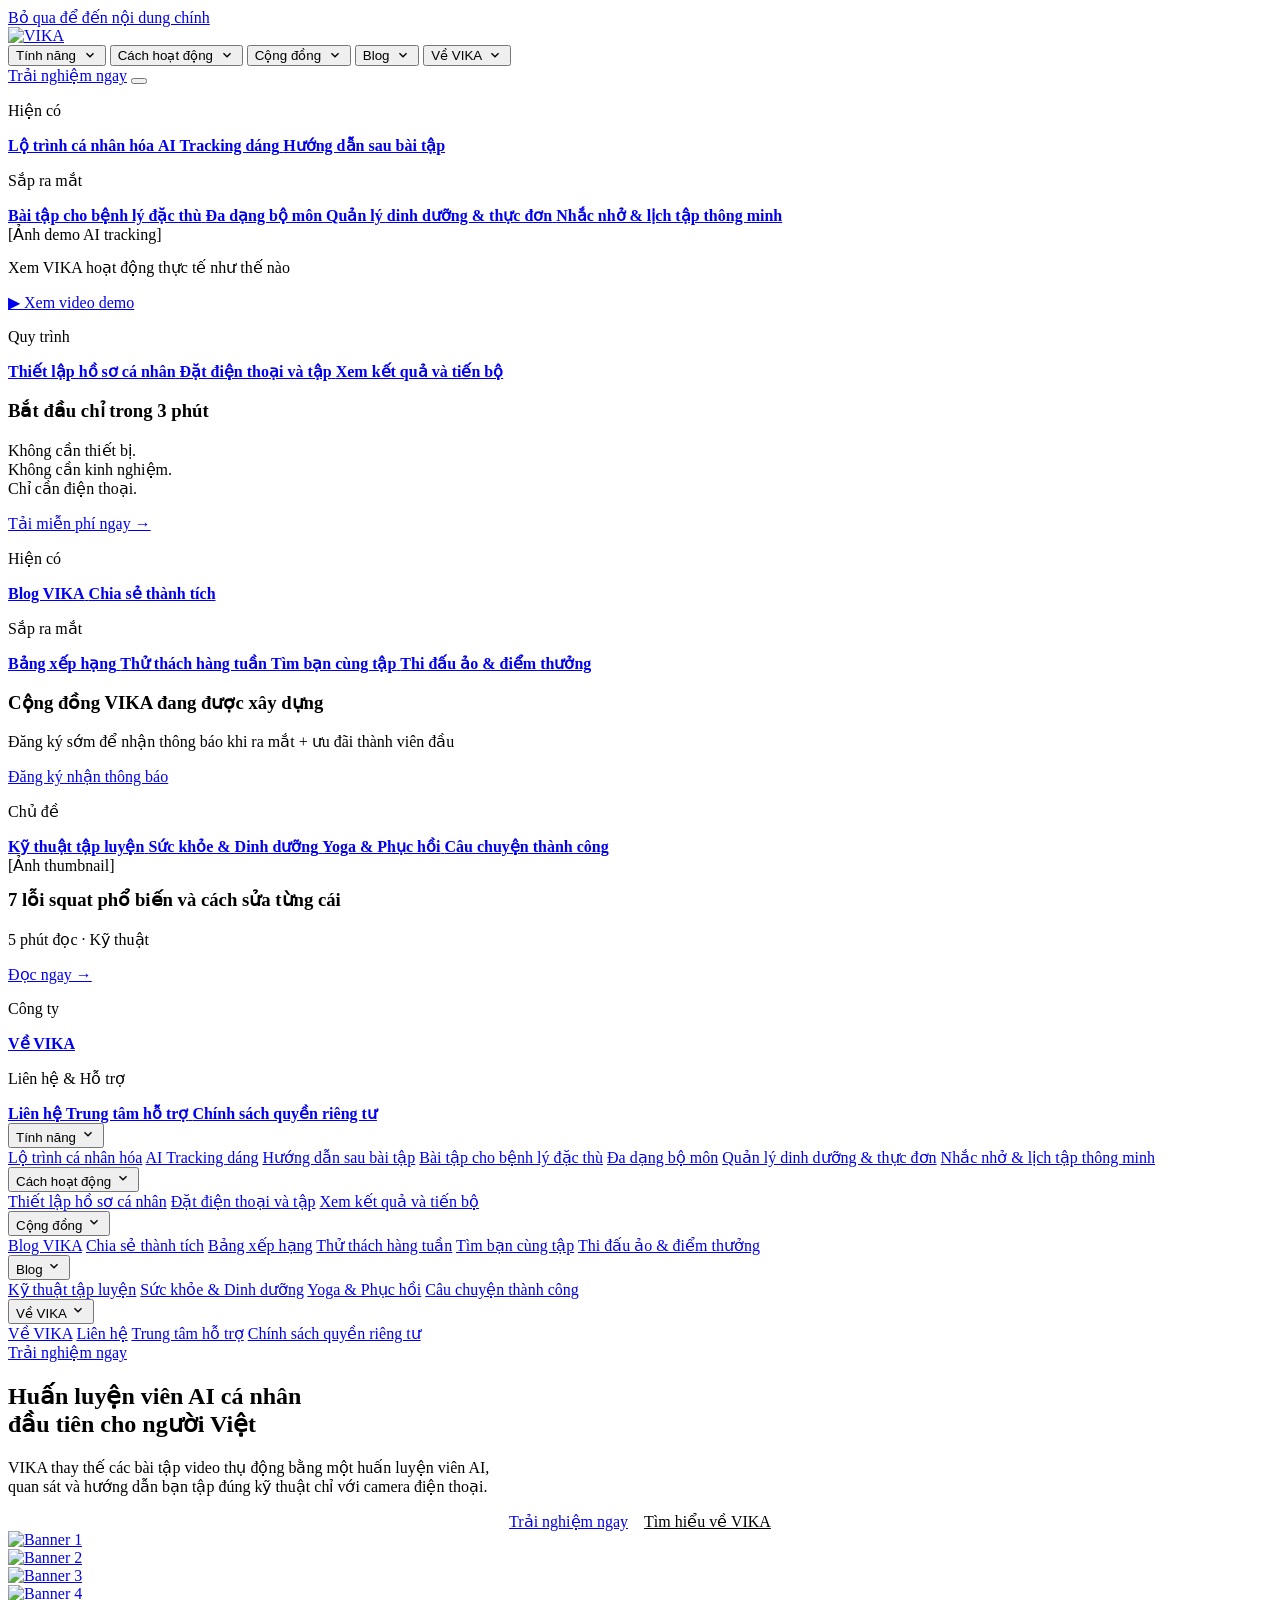
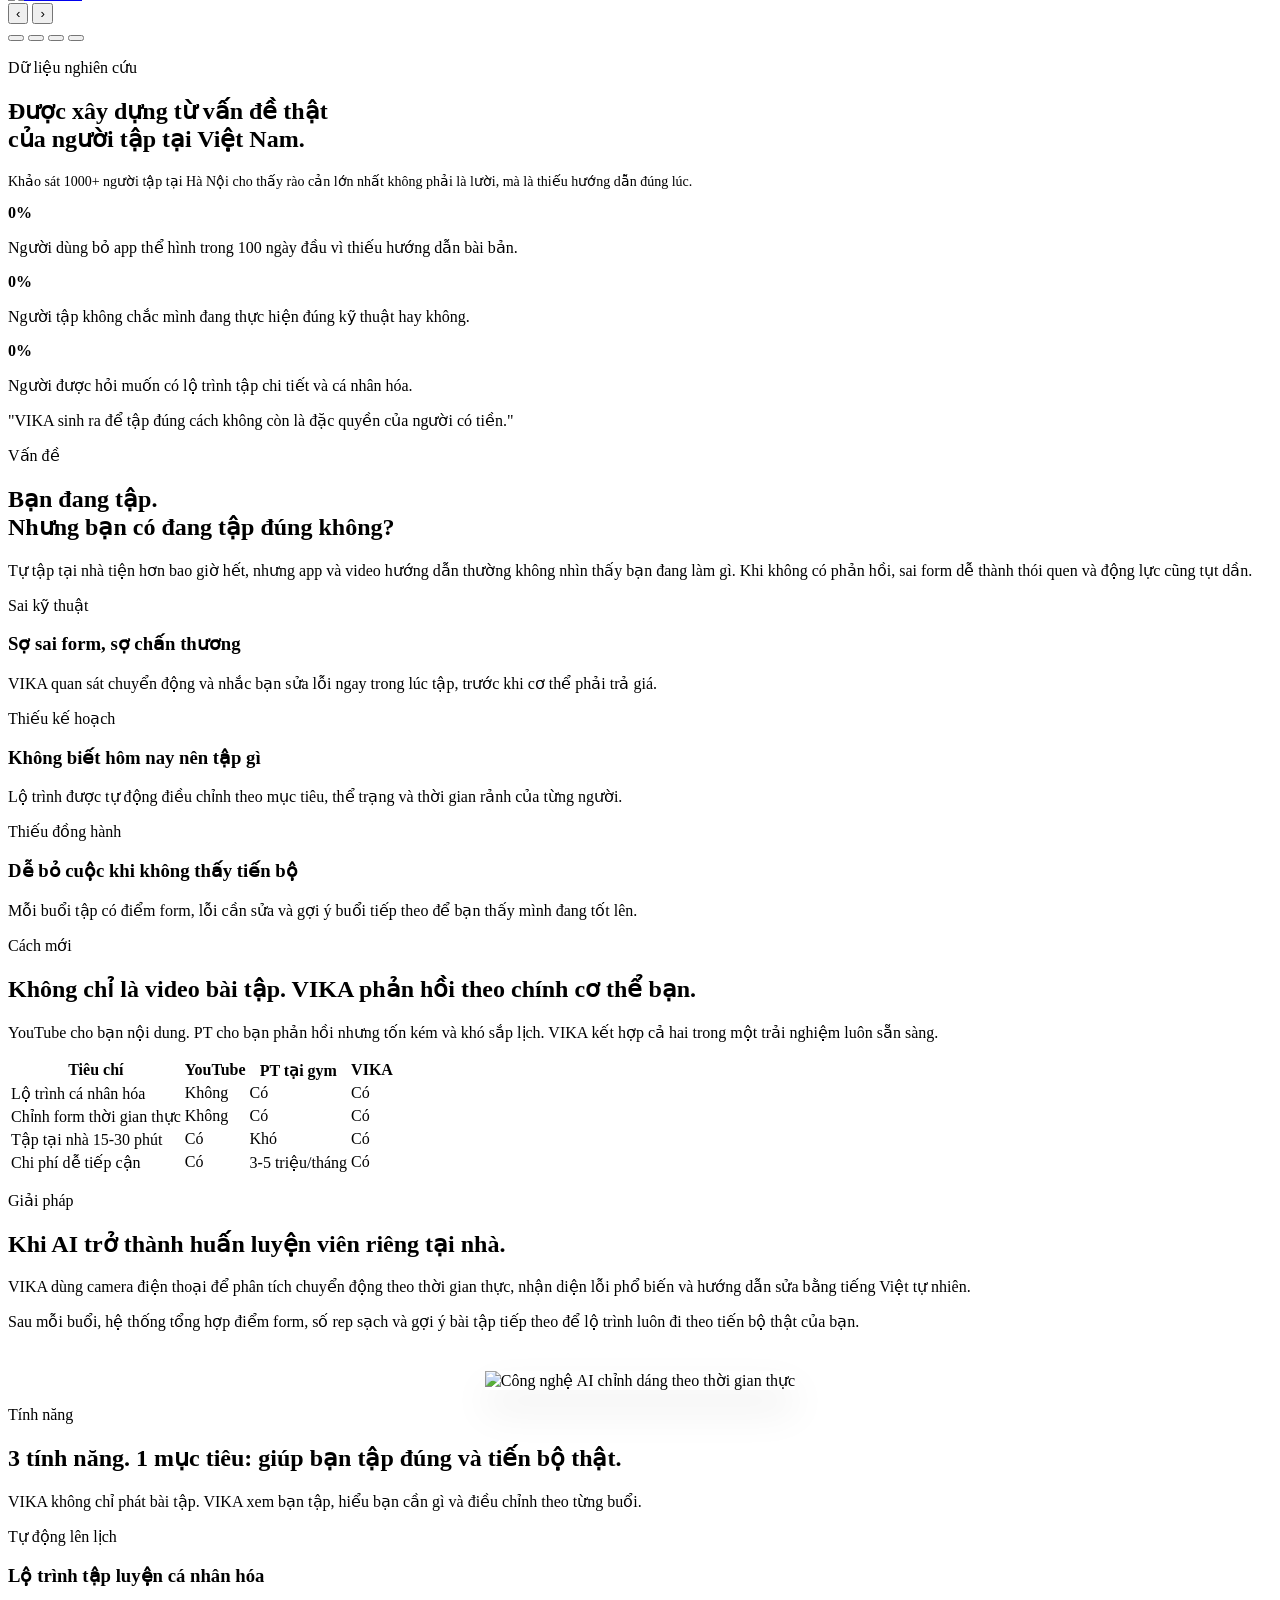
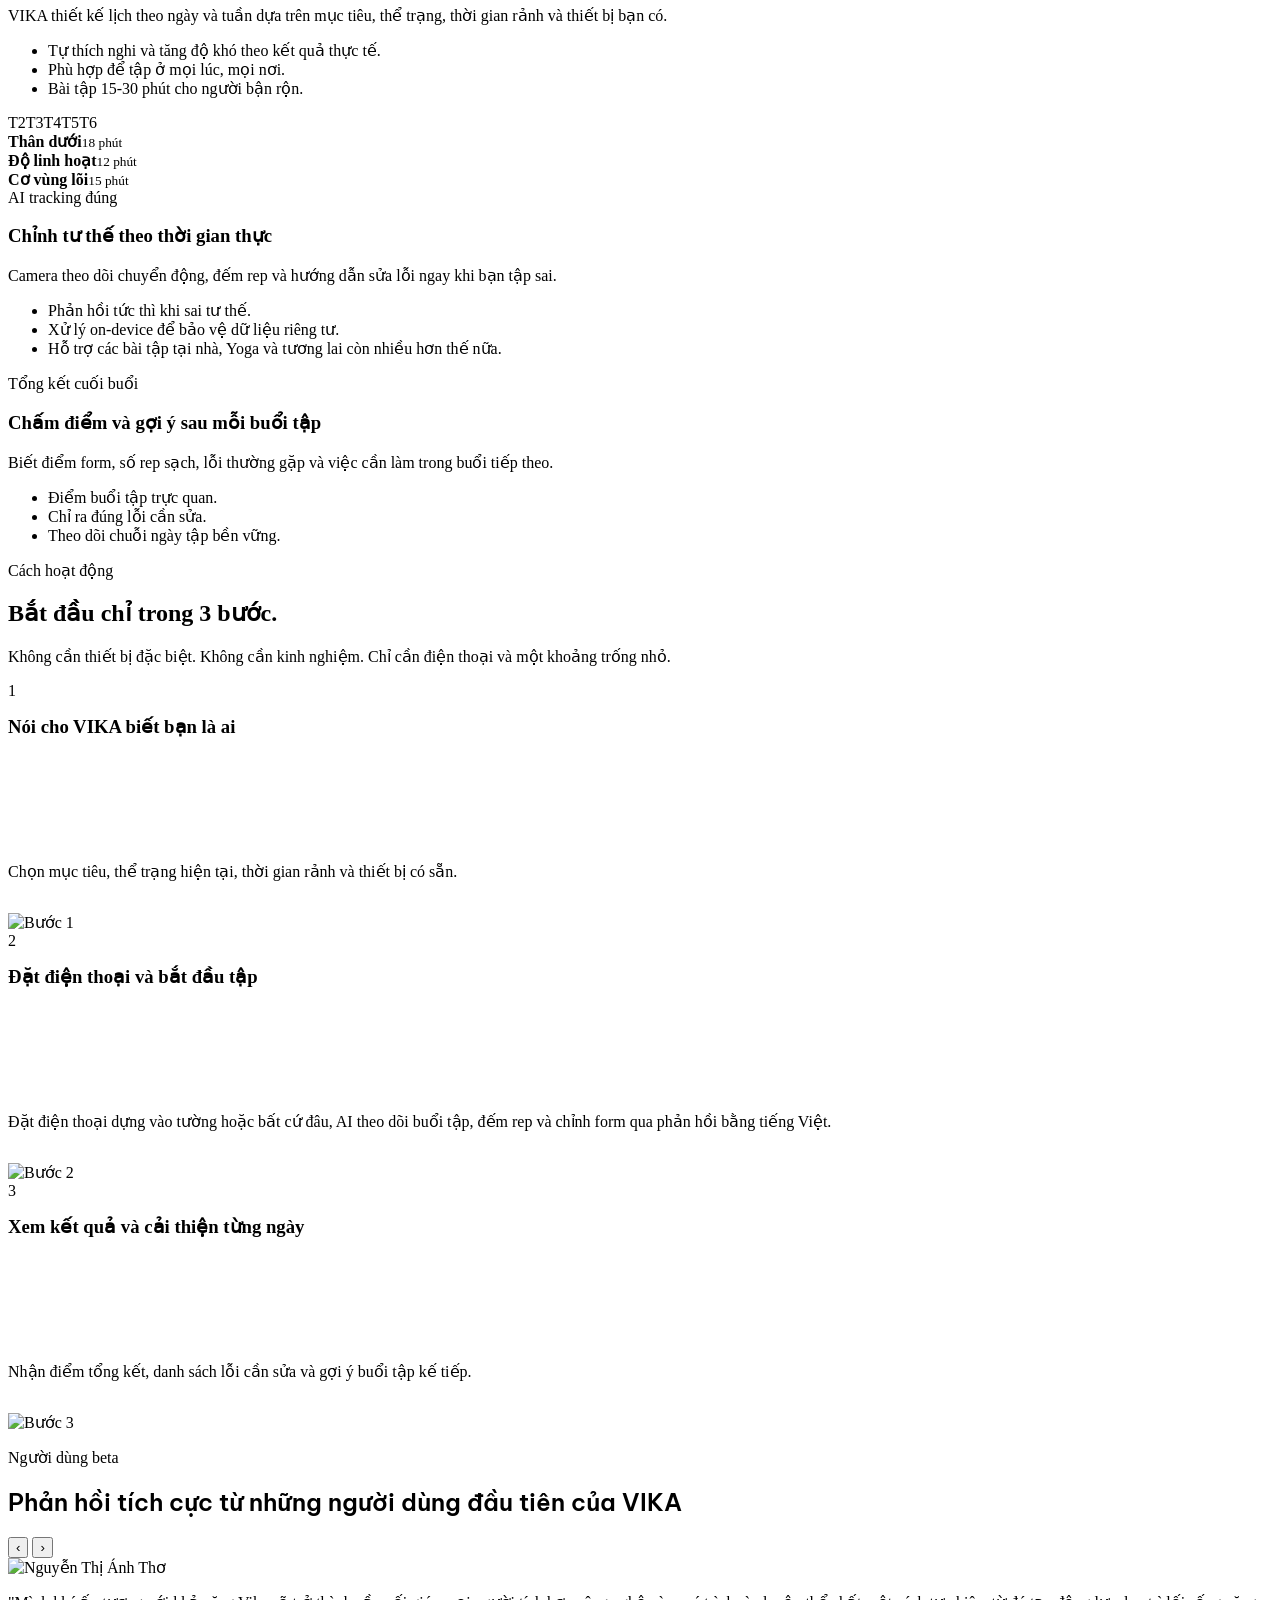
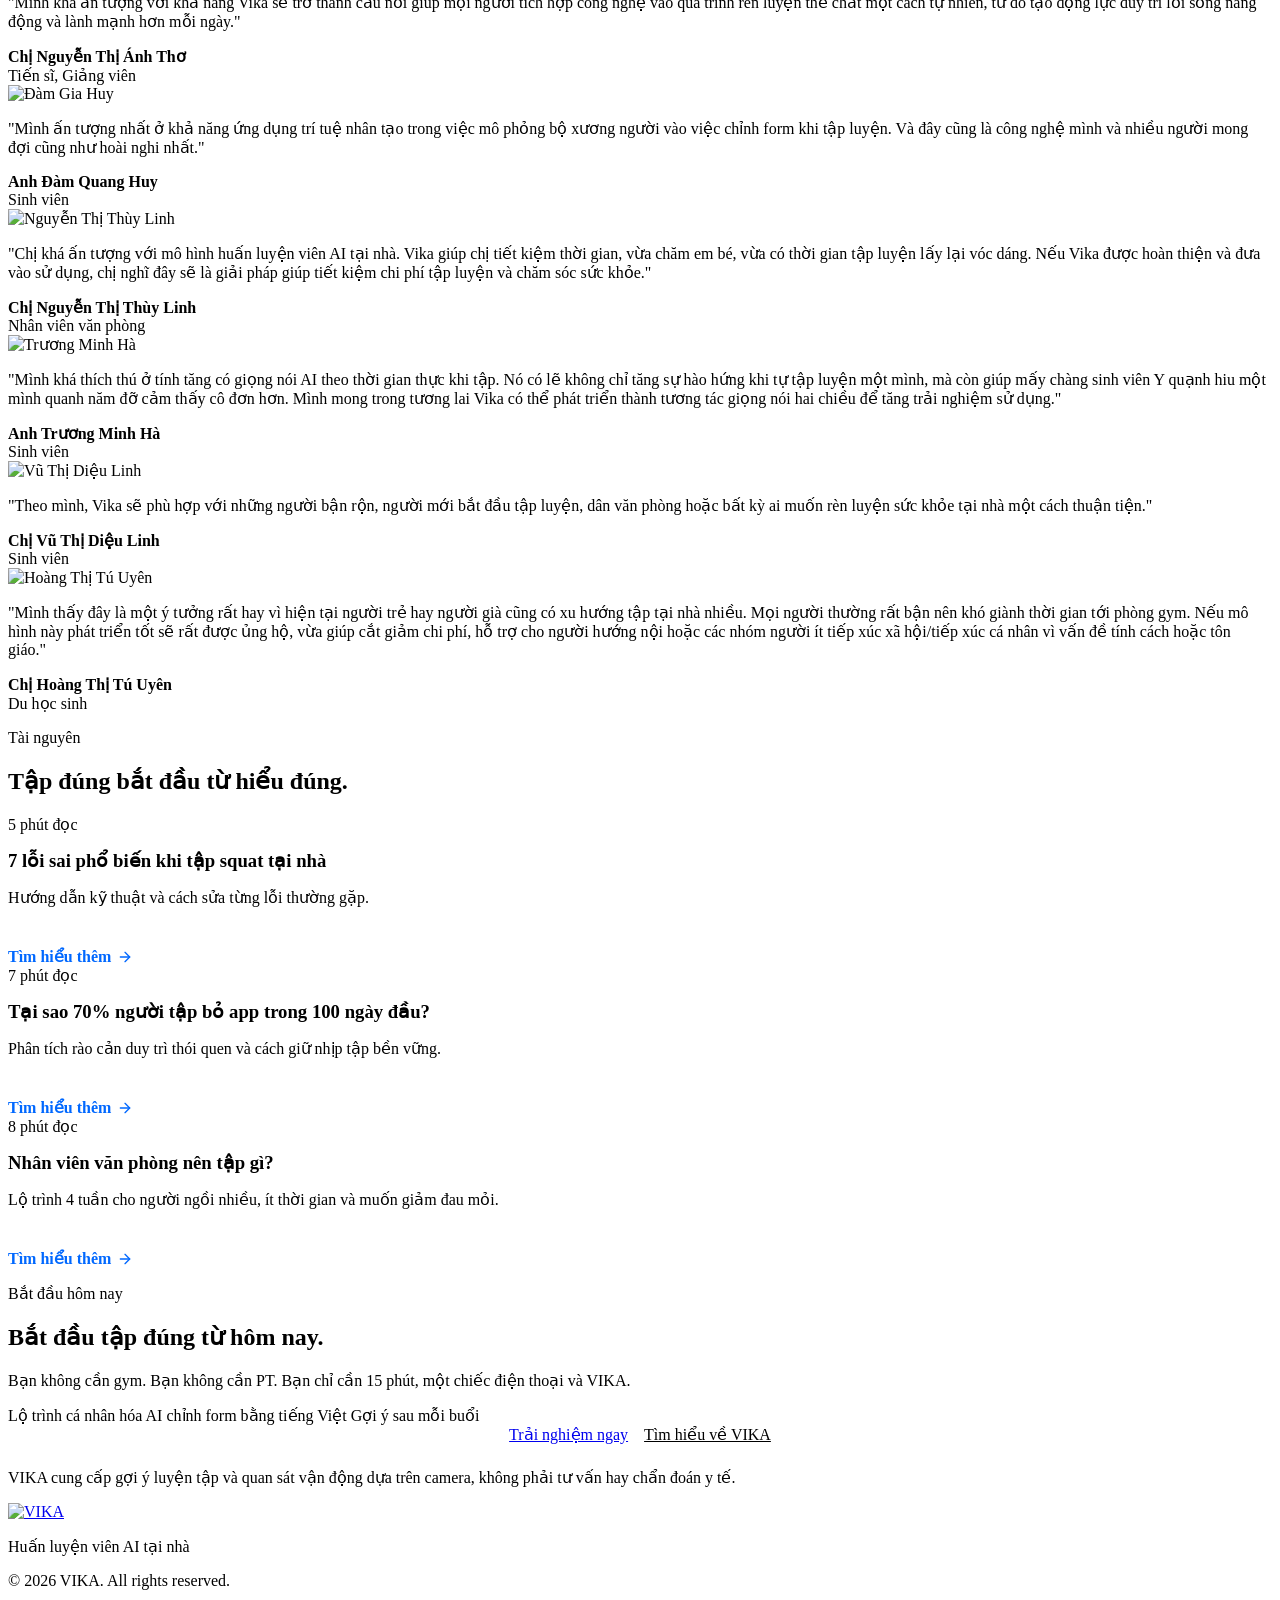
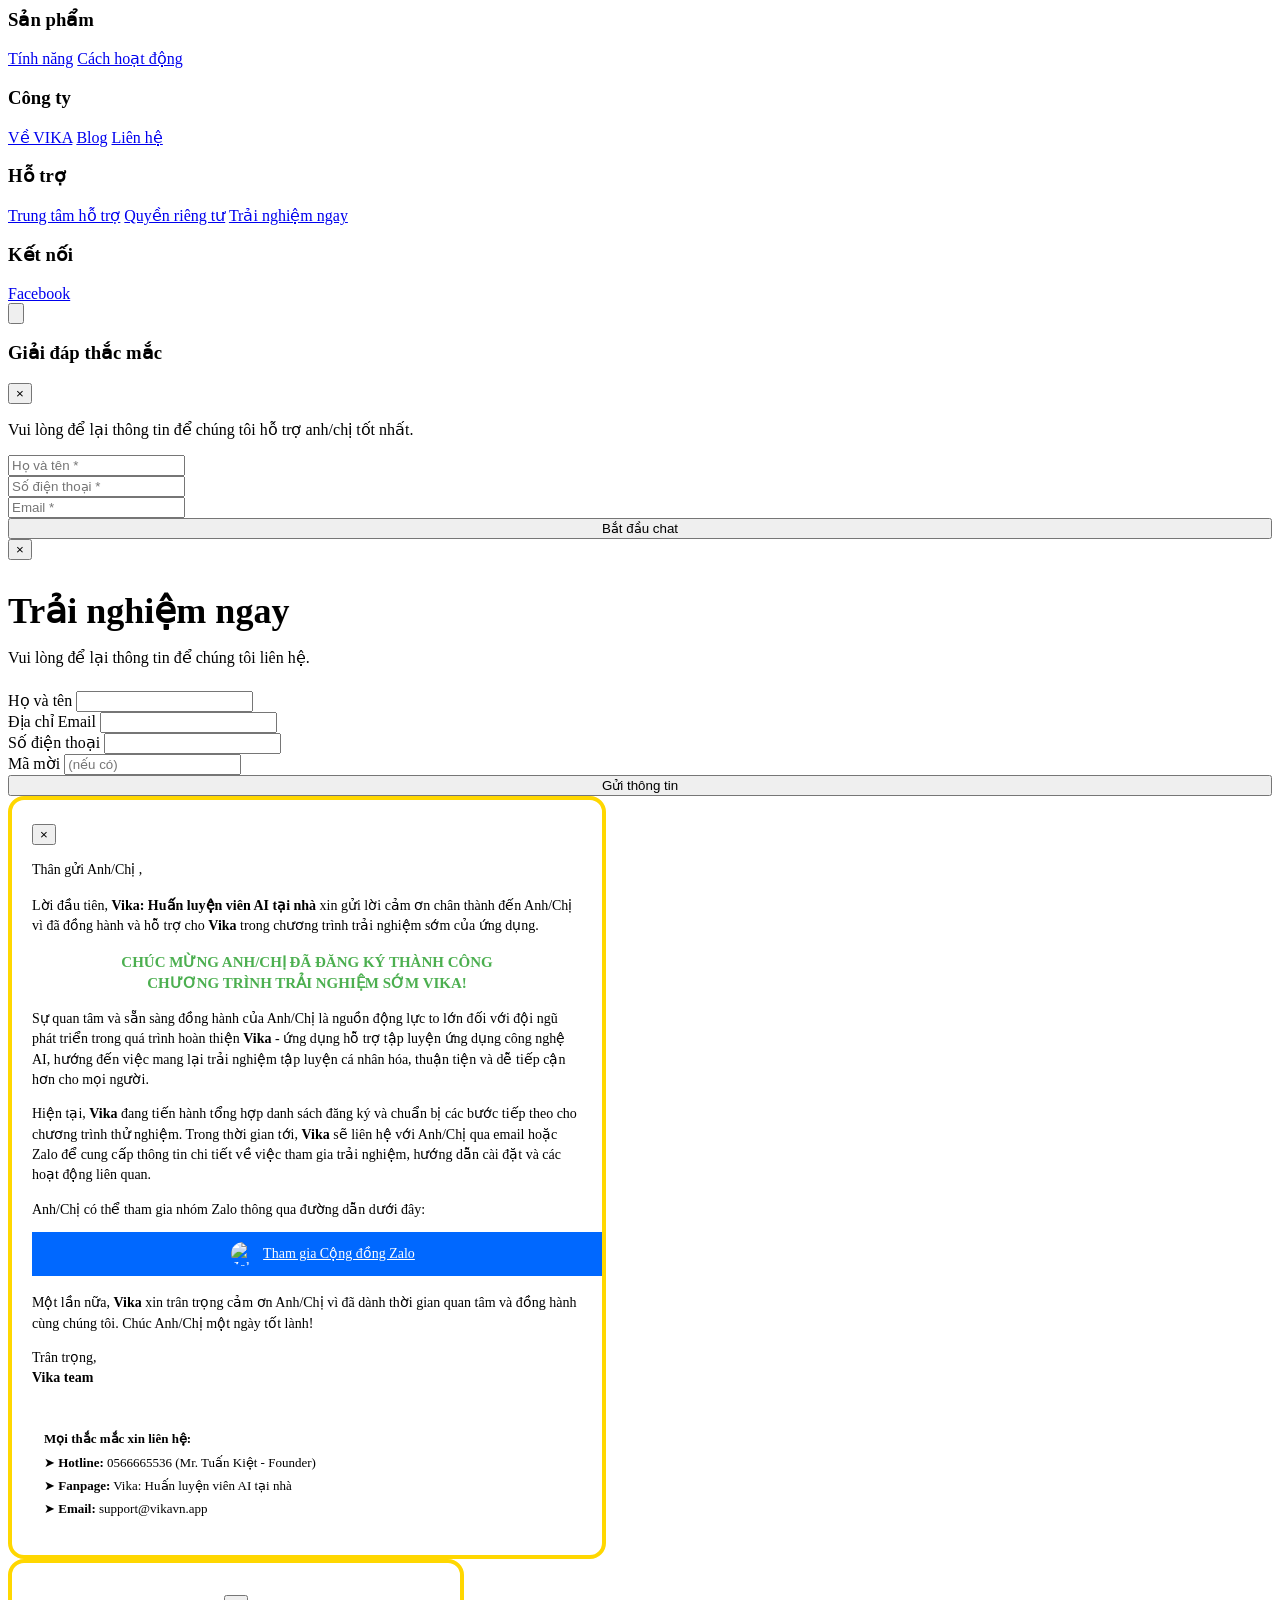
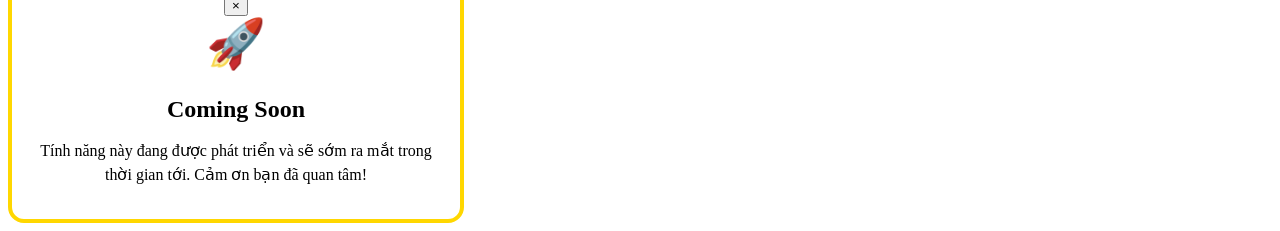
==== index.html @ 9a4d3ed3 "privacy: remove pre-announced AI integrations, correct PostHog disclosure" ====
<!doctype html>
<html lang="vi">

<head>
  <meta charset="utf-8" />
  <meta name="viewport" content="width=device-width, initial-scale=1" />
  <title>VIKA - Huấn luyện viên AI cá nhân cho người Việt</title>
  <meta name="description"
    content="VIKA dùng AI và camera điện thoại để chỉnh tư thế, đếm rep và cá nhân hóa lộ trình tập luyện bằng tiếng Việt." />
  <link rel="icon" type="image/png" href="favicon.png" />
  <link rel="apple-touch-icon" href="vika-logo-square.png" />
  <link rel="preconnect" href="https://fonts.googleapis.com" />
  <link rel="preconnect" href="https://fonts.gstatic.com" crossorigin />
  <link href="https://fonts.googleapis.com/css2?family=Be+Vietnam+Pro:wght@400;500;600;700&display=swap"
    rel="stylesheet" />
  <link rel="preload" href="vika-wordmark-blacktext.png" as="image" />
  <link rel="stylesheet" href="styles.css?v=1.3" />
  <style>
    .chat-notification {
      position: fixed;
      bottom: 85px;
      right: 20px;
      background: var(--color-surface);
      color: var(--color-ink);
      padding: 12px 16px;
      border-radius: 12px;
      box-shadow: 0 4px 12px rgba(0, 0, 0, 0.15);
      font-size: 14px;
      z-index: 1000;
      border: 1px solid var(--color-line);
      display: flex;
      align-items: center;
      gap: 12px;
      animation: slideUpFadeIn 0.5s ease-out forwards;
      max-width: 260px;
      line-height: 1.4;
    }

    .chat-notification button {
      background: none;
      border: none;
      font-size: 20px;
      cursor: pointer;
      color: var(--color-ink-light);
      padding: 0;
      margin-top: -2px;
    }

    .chat-notification::after {
      content: '';
      position: absolute;
      bottom: -8px;
      right: 24px;
      border-width: 8px 8px 0;
      border-style: solid;
      border-color: var(--color-surface) transparent transparent transparent;
    }

    .chat-notification::before {
      content: '';
      position: absolute;
      bottom: -9px;
      right: 24px;
      border-width: 9px 8px 0;
      border-style: solid;
      border-color: var(--color-line) transparent transparent transparent;
    }

    @keyframes slideUpFadeIn {
      from {
        opacity: 0;
        transform: translateY(20px);
      }

      to {
        opacity: 1;
        transform: translateY(0);
      }
    }
  </style>
  <script src="https://cdn.jsdelivr.net/npm/canvas-confetti@1.6.0/dist/confetti.browser.min.js"></script>
</head>

<body>
  <a class="skip-link" href="#content">Bỏ qua để đến nội dung chính</a>

  <header class="site-header" data-header>
    <div class="header-inner">
      <a class="brand" href="/#top" aria-label="VIKA">
        <img class="brand-logo" src="vika-wordmark-blacktext.png" width="359" height="164" alt="VIKA"
          decoding="async" />
      </a>

      <nav class="desktop-nav" aria-label="Điều hướng chính">
        <button class="nav-link nav-link-button" type="button" data-mega-trigger="mega-features" aria-expanded="false">
          Tính năng
          <svg class="chevron" stroke="currentColor" fill="currentColor" stroke-width="0" viewBox="0 0 24 24"
            height="1.2em" width="1.2em"
            style="display: inline-block; vertical-align: middle; margin-top: -2px; margin-left: 2px;"
            aria-hidden="true" xmlns="http://www.w3.org/2000/svg">
            <path fill="none" d="M0 0h24v24H0V0z"></path>
            <path d="M7.41 8.59 12 13.17l4.59-4.58L18 10l-6 6-6-6 1.41-1.41z"></path>
          </svg>
        </button>
        <button class="nav-link nav-link-button" type="button" data-mega-trigger="mega-how" aria-expanded="false">
          Cách hoạt động
          <svg class="chevron" stroke="currentColor" fill="currentColor" stroke-width="0" viewBox="0 0 24 24"
            height="1.2em" width="1.2em"
            style="display: inline-block; vertical-align: middle; margin-top: -2px; margin-left: 2px;"
            aria-hidden="true" xmlns="http://www.w3.org/2000/svg">
            <path fill="none" d="M0 0h24v24H0V0z"></path>
            <path d="M7.41 8.59 12 13.17l4.59-4.58L18 10l-6 6-6-6 1.41-1.41z"></path>
          </svg>
        </button>
        <button class="nav-link nav-link-button" type="button" data-mega-trigger="mega-community" aria-expanded="false">
          Cộng đồng
          <svg class="chevron" stroke="currentColor" fill="currentColor" stroke-width="0" viewBox="0 0 24 24"
            height="1.2em" width="1.2em"
            style="display: inline-block; vertical-align: middle; margin-top: -2px; margin-left: 2px;"
            aria-hidden="true" xmlns="http://www.w3.org/2000/svg">
            <path fill="none" d="M0 0h24v24H0V0z"></path>
            <path d="M7.41 8.59 12 13.17l4.59-4.58L18 10l-6 6-6-6 1.41-1.41z"></path>
          </svg>
        </button>
        <button class="nav-link nav-link-button" type="button" data-mega-trigger="mega-blog" aria-expanded="false">
          Blog
          <svg class="chevron" stroke="currentColor" fill="currentColor" stroke-width="0" viewBox="0 0 24 24"
            height="1.2em" width="1.2em"
            style="display: inline-block; vertical-align: middle; margin-top: -2px; margin-left: 2px;"
            aria-hidden="true" xmlns="http://www.w3.org/2000/svg">
            <path fill="none" d="M0 0h24v24H0V0z"></path>
            <path d="M7.41 8.59 12 13.17l4.59-4.58L18 10l-6 6-6-6 1.41-1.41z"></path>
          </svg>
        </button>
        <button class="nav-link nav-link-button" type="button" data-mega-trigger="mega-about" aria-expanded="false">
          Về VIKA
          <svg class="chevron" stroke="currentColor" fill="currentColor" stroke-width="0" viewBox="0 0 24 24"
            height="1.2em" width="1.2em"
            style="display: inline-block; vertical-align: middle; margin-top: -2px; margin-left: 2px;"
            aria-hidden="true" xmlns="http://www.w3.org/2000/svg">
            <path fill="none" d="M0 0h24v24H0V0z"></path>
            <path d="M7.41 8.59 12 13.17l4.59-4.58L18 10l-6 6-6-6 1.41-1.41z"></path>
          </svg>
        </button>
      </nav>

      <div class="header-actions">
        <a class="button button-primary" href="#experience-modal" data-modal-trigger="experience-modal">Trải nghiệm
          ngay</a>
        <button class="menu-toggle" type="button" data-menu-toggle aria-label="Mở menu" aria-expanded="false">
          <span></span>
          <span></span>
          <span></span>
        </button>
      </div>
    </div>

    <div class="mega-panel" data-mega-panel id="mega-features">
      <div class="mega-inner">
        <div class="mega-column">
          <p class="mega-title">Hiện có</p>
          <a href="#features" class="mega-item no-icon">
            <span><strong>Lộ trình cá nhân hóa</strong></span>
          </a>
          <a href="#features" class="mega-item no-icon">
            <span><strong>AI Tracking dáng</strong></span>
          </a>
          <a href="#features" class="mega-item no-icon">
            <span><strong>Hướng dẫn sau bài tập</strong></span>
          </a>
        </div>
        <div class="mega-column">
          <p class="mega-title">Sắp ra mắt</p>
          <a href="#features" class="mega-item no-icon">
            <span><strong>Bài tập cho bệnh lý đặc thù</strong></span>
          </a>
          <a href="#features" class="mega-item no-icon">
            <span><strong>Đa dạng bộ môn</strong></span>
          </a>
          <a href="#features" class="mega-item no-icon">
            <span><strong>Quản lý dinh dưỡng & thực đơn</strong></span>
          </a>
          <a href="#features" class="mega-item no-icon">
            <span><strong>Nhắc nhở & lịch tập thông minh</strong></span>
          </a>
        </div>
        <div class="mega-feature">
          <div class="image-placeholder">
            [Ảnh demo AI tracking]
          </div>
          <p style="margin-top: 14px;">Xem VIKA hoạt động thực tế như thế nào</p>
          <a class="text-link" href="#demo">▶ Xem video demo</a>
        </div>
      </div>
    </div>

    <div class="mega-panel" data-mega-panel id="mega-how">
      <div class="mega-inner mega-inner-2col">
        <div class="mega-column">
          <p class="mega-title">Quy trình</p>
          <a href="#how" class="mega-item no-icon">
            <span><strong>Thiết lập hồ sơ cá nhân</strong></span>
          </a>
          <a href="#how" class="mega-item no-icon">
            <span><strong>Đặt điện thoại và tập</strong></span>
          </a>
          <a href="#how" class="mega-item no-icon">
            <span><strong>Xem kết quả và tiến bộ</strong></span>
          </a>
        </div>
        <div class="mega-feature">
          <h3>Bắt đầu chỉ trong 3 phút</h3>
          <p>Không cần thiết bị.<br />Không cần kinh nghiệm.<br />Chỉ cần điện thoại.</p>
          <a class="text-link" href="#download">Tải miễn phí ngay →</a>
        </div>
      </div>
    </div>

    <div class="mega-panel" data-mega-panel id="mega-community">
      <div class="mega-inner">
        <div class="mega-column">
          <p class="mega-title">Hiện có</p>
          <a href="#blog" class="mega-item no-icon">
            <span><strong>Blog VIKA</strong></span>
          </a>
          <a href="#community" class="mega-item no-icon">
            <span><strong>Chia sẻ thành tích</strong></span>
          </a>
        </div>
        <div class="mega-column">
          <p class="mega-title">Sắp ra mắt</p>
          <a href="#community" class="mega-item no-icon">
            <span><strong>Bảng xếp hạng</strong></span>
          </a>
          <a href="#community" class="mega-item no-icon">
            <span><strong>Thử thách hàng tuần</strong></span>
          </a>
          <a href="#community" class="mega-item no-icon">
            <span><strong>Tìm bạn cùng tập</strong></span>
          </a>
          <a href="#community" class="mega-item no-icon">
            <span><strong>Thi đấu ảo & điểm thưởng</strong></span>
          </a>
        </div>
        <div class="mega-feature">
          <h3>Cộng đồng VIKA đang được xây dựng</h3>
          <p>Đăng ký sớm để nhận thông báo khi ra mắt + ưu đãi thành viên đầu</p>
          <a class="text-link" href="#register">Đăng ký nhận thông báo</a>
        </div>
      </div>
    </div>

    <div class="mega-panel" data-mega-panel id="mega-blog">
      <div class="mega-inner mega-inner-2col">
        <div class="mega-column">
          <p class="mega-title">Chủ đề</p>
          <a href="#blog" class="mega-item no-icon">
            <span><strong>Kỹ thuật tập luyện</strong></span>
          </a>
          <a href="#blog" class="mega-item no-icon">
            <span><strong>Sức khỏe & Dinh dưỡng</strong></span>
          </a>
          <a href="#blog" class="mega-item no-icon">
            <span><strong>Yoga & Phục hồi</strong></span>
          </a>
          <a href="#blog" class="mega-item no-icon">
            <span><strong>Câu chuyện thành công</strong></span>
          </a>
        </div>
        <div class="mega-feature">
          <div class="image-placeholder">
            [Ảnh thumbnail]
          </div>
          <h3 style="margin-top: 14px;">7 lỗi squat phổ biến và cách sửa từng cái</h3>
          <p class="eyebrow" style="margin-top: 4px;">5 phút đọc · Kỹ thuật</p>
          <a class="text-link" href="#blog" style="margin-top: 4px;">Đọc ngay →</a>
        </div>
      </div>
    </div>

    <div class="mega-panel" data-mega-panel id="mega-about">
      <div class="mega-inner mega-inner-2col">
        <div class="mega-column">
          <p class="mega-title">Công ty</p>
          <a href="/about" class="mega-item no-icon">
            <span>
              <strong>Về VIKA</strong>
            </span>
          </a>
        </div>
        <div class="mega-column">
          <p class="mega-title">Liên hệ & Hỗ trợ</p>
          <a href="mailto:hello@vikavn.app" class="mega-item no-icon">
            <span>
              <strong>Liên hệ</strong>
            </span>
          </a>
          <a href="/support.html" class="mega-item no-icon">
            <span>
              <strong>Trung tâm hỗ trợ</strong>
            </span>
          </a>
          <a href="/privacy" class="mega-item no-icon">
            <span>
              <strong>Chính sách quyền riêng tư</strong>
            </span>
          </a>
        </div>
      </div>
    </div>

    <nav class="mobile-nav" data-mobile-nav aria-label="Điều hướng mobile">
      <div class="mobile-nav-inner">
        <button class="mobile-accordion-button" type="button" data-mobile-accordion aria-expanded="false">
          Tính năng
          <svg class="chevron" stroke="currentColor" fill="currentColor" stroke-width="0" viewBox="0 0 24 24"
            height="1.2em" width="1.2em" aria-hidden="true" xmlns="http://www.w3.org/2000/svg">
            <path fill="none" d="M0 0h24v24H0V0z"></path>
            <path d="M7.41 8.59 12 13.17l4.59-4.58L18 10l-6 6-6-6 1.41-1.41z"></path>
          </svg>
        </button>
        <div class="mobile-accordion-panel">
          <a href="#features">Lộ trình cá nhân hóa</a>
          <a href="#features">AI Tracking dáng</a>
          <a href="#features">Hướng dẫn sau bài tập</a>
          <a href="#features">Bài tập cho bệnh lý đặc thù</a>
          <a href="#features">Đa dạng bộ môn</a>
          <a href="#features">Quản lý dinh dưỡng & thực đơn</a>
          <a href="#features">Nhắc nhở & lịch tập thông minh</a>
        </div>

        <button class="mobile-accordion-button" type="button" data-mobile-accordion aria-expanded="false">
          Cách hoạt động
          <svg class="chevron" stroke="currentColor" fill="currentColor" stroke-width="0" viewBox="0 0 24 24"
            height="1.2em" width="1.2em" aria-hidden="true" xmlns="http://www.w3.org/2000/svg">
            <path fill="none" d="M0 0h24v24H0V0z"></path>
            <path d="M7.41 8.59 12 13.17l4.59-4.58L18 10l-6 6-6-6 1.41-1.41z"></path>
          </svg>
        </button>
        <div class="mobile-accordion-panel">
          <a href="#how">Thiết lập hồ sơ cá nhân</a>
          <a href="#how">Đặt điện thoại và tập</a>
          <a href="#how">Xem kết quả và tiến bộ</a>
        </div>

        <button class="mobile-accordion-button" type="button" data-mobile-accordion aria-expanded="false">
          Cộng đồng
          <svg class="chevron" stroke="currentColor" fill="currentColor" stroke-width="0" viewBox="0 0 24 24"
            height="1.2em" width="1.2em" aria-hidden="true" xmlns="http://www.w3.org/2000/svg">
            <path fill="none" d="M0 0h24v24H0V0z"></path>
            <path d="M7.41 8.59 12 13.17l4.59-4.58L18 10l-6 6-6-6 1.41-1.41z"></path>
          </svg>
        </button>
        <div class="mobile-accordion-panel">
          <a href="#blog">Blog VIKA</a>
          <a href="#community">Chia sẻ thành tích</a>
          <a href="#community">Bảng xếp hạng</a>
          <a href="#community">Thử thách hàng tuần</a>
          <a href="#community">Tìm bạn cùng tập</a>
          <a href="#community">Thi đấu ảo & điểm thưởng</a>
        </div>

        <button class="mobile-accordion-button" type="button" data-mobile-accordion aria-expanded="false">
          Blog
          <svg class="chevron" stroke="currentColor" fill="currentColor" stroke-width="0" viewBox="0 0 24 24"
            height="1.2em" width="1.2em" aria-hidden="true" xmlns="http://www.w3.org/2000/svg">
            <path fill="none" d="M0 0h24v24H0V0z"></path>
            <path d="M7.41 8.59 12 13.17l4.59-4.58L18 10l-6 6-6-6 1.41-1.41z"></path>
          </svg>
        </button>
        <div class="mobile-accordion-panel">
          <a href="#blog">Kỹ thuật tập luyện</a>
          <a href="#blog">Sức khỏe & Dinh dưỡng</a>
          <a href="#blog">Yoga & Phục hồi</a>
          <a href="#blog">Câu chuyện thành công</a>
        </div>

        <button class="mobile-accordion-button" type="button" data-mobile-accordion aria-expanded="false">
          Về VIKA
          <svg class="chevron" stroke="currentColor" fill="currentColor" stroke-width="0" viewBox="0 0 24 24"
            height="1.2em" width="1.2em" aria-hidden="true" xmlns="http://www.w3.org/2000/svg">
            <path fill="none" d="M0 0h24v24H0V0z"></path>
            <path d="M7.41 8.59 12 13.17l4.59-4.58L18 10l-6 6-6-6 1.41-1.41z"></path>
          </svg>
        </button>
        <div class="mobile-accordion-panel">
          <a href="/about">Về VIKA</a>
          <a href="mailto:hello@vikavn.app">Liên hệ</a>
          <a href="/support.html">Trung tâm hỗ trợ</a>
          <a href="/privacy">Chính sách quyền riêng tư</a>
        </div>

        <div class="mobile-nav-actions">
          <a class="button button-primary" href="#experience-modal" data-modal-trigger="experience-modal">Trải nghiệm
            ngay</a>
        </div>
      </div>
    </nav>
  </header>

  <main id="content">
    <section class="hero-section" id="top">
      <div class="hero-inner">
        <div class="hero-copy">
          <h1><span class="nowrap-desktop">Huấn luyện viên AI cá nhân</span><br>đầu tiên cho người Việt</h1>
          <p class="hero-tagline">
            VIKA thay thế các bài tập video thụ động bằng một huấn luyện viên AI,<br class="desktop-only" />
            quan sát và hướng dẫn bạn tập đúng kỹ thuật chỉ với camera điện thoại.
          </p>
          <div class="hero-actions"
            style="width: 100%; display: flex; justify-content: center; gap: 16px; flex-wrap: wrap;">
            <a class="button button-primary button-large" href="#experience-modal"
              data-modal-trigger="experience-modal">Trải nghiệm ngay</a>
            <a class="button button-secondary button-large" href="/about"
              style="border: 2px solid var(--color-ink); color: var(--color-ink);">Tìm hiểu về VIKA</a>
          </div>
        </div>

        <div class="hero-media-card" id="demo">
          <div class="banner-carousel" data-banner-carousel>
            <div class="banner-carousel-track" data-banner-track>
              <div class="banner-slide"><a href="/about" draggable="false"><img src="BÌA 1.png" alt="Banner 1" /></a>
              </div>
              <div class="banner-slide"><a href="/about" draggable="false"><img src="BÌA 2.png" alt="Banner 2" /></a>
              </div>
              <div class="banner-slide"><a href="/about" draggable="false"><img src="BÌA 3.png" alt="Banner 3" /></a>
              </div>
              <div class="banner-slide"><a href="/about" draggable="false"><img src="VIKA BÌA.png" alt="Banner 4" /></a>
              </div>
            </div>
            <div class="banner-controls">
              <button class="banner-prev" data-banner-prev aria-label="Banner trước">‹</button>
              <button class="banner-next" data-banner-next aria-label="Banner sau">›</button>
            </div>
            <div class="banner-dots" data-banner-dots>
              <button class="banner-dot active" data-index="0" aria-label="Banner 1"></button>
              <button class="banner-dot" data-index="1" aria-label="Banner 2"></button>
              <button class="banner-dot" data-index="2" aria-label="Banner 3"></button>
              <button class="banner-dot" data-index="3" aria-label="Banner 4"></button>
            </div>
          </div>
        </div>
      </div>
    </section>

    <section class="section proof-section" id="community">
      <div class="container">
        <div class="section-heading centered" data-animate>
          <p class="eyebrow">Dữ liệu nghiên cứu</p>
          <h2 style="max-width: 100%;"><span class="nowrap-desktop">Được xây dựng từ vấn đề thật</span><br><span
              class="nowrap-desktop">của người tập tại Việt Nam.</span></h2>
          <p style="font-size: 14px;">Khảo sát 1000+ người tập tại Hà Nội cho thấy rào cản lớn nhất
            không phải là lười, mà là thiếu hướng dẫn đúng lúc.</p>
        </div>
        <div class="stats-grid" data-animate>
          <article class="stat-card">
            <strong class="counter" data-target="70" data-suffix="%">0%</strong>
            <p>Người dùng bỏ app thể hình trong 100 ngày đầu vì thiếu hướng dẫn bài bản.</p>
          </article>
          <article class="stat-card">
            <strong class="counter" data-target="63.5" data-suffix="%">0%</strong>
            <p>Người tập không chắc mình đang thực hiện đúng kỹ thuật hay không.</p>
          </article>
          <article class="stat-card">
            <strong class="counter" data-target="72.6" data-suffix="%">0%</strong>
            <p>Người được hỏi muốn có lộ trình tập chi tiết và cá nhân hóa.</p>
          </article>
        </div>
        <p class="quote-line" data-animate>"VIKA sinh ra để tập đúng cách không còn là đặc quyền của người có tiền."</p>
      </div>
    </section>

    <section class="section problem-section">
      <div class="container">
        <div class="split-heading" data-animate>
          <p class="eyebrow">Vấn đề</p>
          <h2>Bạn đang tập.<br>Nhưng bạn có đang tập đúng không?</h2>
          <p>
            Tự tập tại nhà tiện hơn bao giờ hết, nhưng app và video hướng dẫn thường không nhìn thấy bạn đang làm gì.
            Khi không có phản hồi,
            sai form dễ thành thói quen và động lực cũng tụt dần.
          </p>
        </div>

        <div class="pain-grid" data-animate>
          <article class="pain-card">
            <span class="card-kicker">Sai kỹ thuật</span>
            <h3>Sợ sai form, sợ chấn thương</h3>
            <p>VIKA quan sát chuyển động và nhắc bạn sửa lỗi ngay trong lúc tập, trước khi cơ thể phải trả giá.</p>
          </article>
          <article class="pain-card">
            <span class="card-kicker">Thiếu kế hoạch</span>
            <h3>Không biết hôm nay nên tập gì</h3>
            <p>Lộ trình được tự động điều chỉnh theo mục tiêu, thể trạng và thời gian rảnh của từng người.</p>
          </article>
          <article class="pain-card">
            <span class="card-kicker">Thiếu đồng hành</span>
            <h3>Dễ bỏ cuộc khi không thấy tiến bộ</h3>
            <p>Mỗi buổi tập có điểm form, lỗi cần sửa và gợi ý buổi tiếp theo để bạn thấy mình đang tốt lên.</p>
          </article>
        </div>
      </div>
    </section>

    <section class="section compare-section">
      <div class="container">
        <div class="section-heading" data-animate>
          <p class="eyebrow">Cách mới</p>
          <h2>Không chỉ là video bài tập. VIKA phản hồi theo chính cơ thể bạn.</h2>
          <p>
            YouTube cho bạn nội dung. PT cho bạn phản hồi nhưng tốn kém và khó sắp lịch. VIKA kết hợp cả hai trong một
            trải nghiệm luôn sẵn sàng.
          </p>
        </div>

        <div class="comparison-table-wrap" data-animate>
          <table class="comparison-table">
            <thead>
              <tr>
                <th>Tiêu chí</th>
                <th>YouTube</th>
                <th>PT tại gym</th>
                <th>VIKA</th>
              </tr>
            </thead>
            <tbody>
              <tr>
                <td>Lộ trình cá nhân hóa</td>
                <td>Không</td>
                <td>Có</td>
                <td>Có</td>
              </tr>
              <tr>
                <td>Chỉnh form thời gian thực</td>
                <td>Không</td>
                <td>Có</td>
                <td>Có</td>
              </tr>
              <tr>
                <td>Tập tại nhà 15-30 phút</td>
                <td>Có</td>
                <td>Khó</td>
                <td>Có</td>
              </tr>
              <tr>
                <td>Chi phí dễ tiếp cận</td>
                <td>Có</td>
                <td>3-5 triệu/tháng</td>
                <td>Có</td>
              </tr>
            </tbody>
          </table>
        </div>
      </div>
    </section>

    <section class="section solution-section">
      <div class="container solution-grid">
        <div data-animate>
          <p class="eyebrow">Giải pháp</p>
          <h2>Khi AI trở thành huấn luyện viên riêng tại nhà.</h2>
          <p>
            VIKA dùng camera điện thoại để phân tích chuyển động theo thời gian thực, nhận diện lỗi phổ biến và hướng
            dẫn sửa bằng tiếng Việt tự nhiên.
          </p>
          <p>
            Sau mỗi buổi, hệ thống tổng hợp điểm form, số rep sạch và gợi ý bài tập tiếp theo để lộ trình luôn đi theo
            tiến bộ thật của bạn.
          </p>
        </div>
        <div class="coach-image-wrapper" data-animate style="margin-top: 40px; text-align: center;">
          <img src="ai-coach-demo.png" alt="Công nghệ AI chỉnh dáng theo thời gian thực"
            style="max-width: 100%; height: auto; border-radius: var(--radius-card); box-shadow: 0 20px 40px rgba(0,0,0,0.08);">
        </div>
      </div>
    </section>

    <section class="section features-section" id="features">
      <div class="container">
        <div class="section-heading" data-animate>
          <p class="eyebrow">Tính năng</p>
          <h2>3 tính năng. 1 mục tiêu: giúp bạn tập đúng và tiến bộ thật.</h2>
          <p>VIKA không chỉ phát bài tập. VIKA xem bạn tập, hiểu bạn cần gì và điều chỉnh theo từng buổi.</p>
        </div>

        <div class="bento-grid">
          <article class="feature-card feature-card-wide" data-animate>
            <div>
              <span class="card-kicker">Tự động lên lịch</span>
              <h3>Lộ trình tập luyện cá nhân hóa</h3>
              <p>
                VIKA thiết kế lịch theo ngày và tuần dựa trên mục tiêu, thể trạng, thời gian rảnh và thiết bị bạn có.
              </p>
              <ul class="check-list">
                <li>Tự thích nghi và tăng độ khó theo kết quả thực tế.</li>
                <li>Phù hợp để tập ở mọi lúc, mọi nơi.</li>
                <li>Bài tập 15-30 phút cho người bận rộn.</li>
              </ul>
            </div>
            <div class="schedule-ui" aria-hidden="true">
              <div class="week-row">
                <span>T2</span><span>T3</span><span>T4</span><span>T5</span><span>T6</span>
              </div>
              <div class="workout-line active"><strong>Thân dưới</strong><small>18 phút</small></div>
              <div class="workout-line"><strong>Độ linh hoạt</strong><small>12 phút</small></div>
              <div class="workout-line"><strong>Cơ vùng lõi</strong><small>15 phút</small></div>
            </div>
          </article>

          <article class="feature-card feature-card-dark" data-animate>
            <span class="card-kicker">AI tracking đúng</span>
            <h3>Chỉnh tư thế theo thời gian thực</h3>
            <p>Camera theo dõi chuyển động, đếm rep và hướng dẫn sửa lỗi ngay khi bạn tập sai.</p>
            <ul class="check-list">
              <li>Phản hồi tức thì khi sai tư thế.</li>
              <li>Xử lý on-device để bảo vệ dữ liệu riêng tư.</li>
              <li>Hỗ trợ các bài tập tại nhà, Yoga và tương lai còn nhiều hơn thế nữa.</li>
            </ul>
          </article>

          <article class="feature-card" data-animate>
            <span class="card-kicker">Tổng kết cuối buổi</span>
            <h3>Chấm điểm và gợi ý sau mỗi buổi tập</h3>
            <p>Biết điểm form, số rep sạch, lỗi thường gặp và việc cần làm trong buổi tiếp theo.</p>
            <ul class="check-list">
              <li>Điểm buổi tập trực quan.</li>
              <li>Chỉ ra đúng lỗi cần sửa.</li>
              <li>Theo dõi chuỗi ngày tập bền vững.</li>
            </ul>
          </article>
        </div>
      </div>
    </section>

    <section class="section how-section" id="how">
      <div class="container">
        <div class="section-heading" data-animate>
          <p class="eyebrow">Cách hoạt động</p>
          <h2>Bắt đầu chỉ trong 3 bước.</h2>
          <p>Không cần thiết bị đặc biệt. Không cần kinh nghiệm. Chỉ cần điện thoại và một khoảng trống nhỏ.</p>
        </div>
        <div class="steps-grid" data-animate style="align-items: flex-start;">
          <article class="step-card" style="display: flex; flex-direction: column; gap: 16px;">
            <span>1</span>
            <div class="step-text-content">
              <h3 style="margin: 0; min-height: 130px;">Nói cho VIKA biết bạn là ai</h3>
              <div class="step-desc-wrapper">
                <p>Chọn mục tiêu, thể trạng hiện tại, thời gian rảnh và thiết bị có sẵn.</p>
              </div>
            </div>
            <img class="step-box-img" src="Box%201.png" alt="Bước 1" style="object-position: left;">
          </article>
          <article class="step-card" style="display: flex; flex-direction: column; gap: 16px;">
            <span>2</span>
            <div class="step-text-content">
              <h3 style="margin: 0; min-height: 130px;">Đặt điện thoại và bắt đầu tập</h3>
              <div class="step-desc-wrapper">
                <p>Đặt điện thoại dựng vào tường hoặc bất cứ đâu, AI theo dõi buổi tập, đếm rep và chỉnh form qua phản
                  hồi bằng tiếng Việt.</p>
              </div>
            </div>
            <img class="step-box-img" src="Box%202.png" alt="Bước 2">
          </article>
          <article class="step-card" style="display: flex; flex-direction: column; gap: 16px;">
            <span>3</span>
            <div class="step-text-content">
              <h3 style="margin: 0; min-height: 130px;">Xem kết quả và cải thiện từng ngày</h3>
              <div class="step-desc-wrapper">
                <p>Nhận điểm tổng kết, danh sách lỗi cần sửa và gợi ý buổi tập kế tiếp.</p>
              </div>
            </div>
            <img class="step-box-img" src="Box%203.png" alt="Bước 3">
          </article>
        </div>

      </div>
    </section>

    <section class="section testimonials-section">
      <div class="container">
        <div class="section-heading" data-animate>
          <p class="eyebrow">Người dùng beta</p>
          <h2 style="font-family: 'Be Vietnam Pro', sans-serif; font-weight: 600; text-transform: none;">Phản hồi tích
            cực từ những người dùng đầu tiên của VIKA</h2>
        </div>

        <div class="carousel" data-carousel data-animate>
          <div class="carousel-controls">
            <button class="icon-button" type="button" data-carousel-prev aria-label="Xem nhận xét trước">‹</button>
            <button class="icon-button" type="button" data-carousel-next aria-label="Xem nhận xét sau">›</button>
          </div>
          <div class="carousel-track" data-carousel-track>
            <article class="testimonial-card rich-card">
              <div class="card-image-header">
                <img src="Nguyễn Thị Ánh Thơ.jpg" alt="Nguyễn Thị Ánh Thơ">
              </div>
              <div class="card-content">
                <p>"Mình khá ấn tượng với khả năng Vika sẽ trở thành cầu nối giúp mọi người tích hợp công nghệ vào quá
                  trình rèn luyện thể chất một cách tự nhiên, từ đó tạo động lực duy trì lối sống năng động và lành mạnh
                  hơn mỗi ngày."</p>
                <footer>
                  <strong>Chị Nguyễn Thị Ánh Thơ</strong><br>
                  <span>Tiến sĩ, Giảng viên</span>
                </footer>
              </div>
            </article>

            <article class="testimonial-card rich-card">
              <div class="card-image-header">
                <img src="Đàm Gia Huy.jpg" alt="Đàm Gia Huy" style="object-position: top;">
              </div>
              <div class="card-content">
                <p>"Mình ấn tượng nhất ở khả năng ứng dụng trí tuệ nhân tạo trong việc mô phỏng bộ xương người vào việc
                  chỉnh form khi tập luyện. Và đây cũng là công nghệ mình và nhiều người mong đợi cũng như hoài nghi
                  nhất."</p>
                <footer>
                  <strong>Anh Đàm Quang Huy</strong><br>
                  <span>Sinh viên</span>
                </footer>
              </div>
            </article>

            <article class="testimonial-card rich-card">
              <div class="card-image-header">
                <img src="Nguyễn Thị Thuỳ Linh.jpg" alt="Nguyễn Thị Thùy Linh">
              </div>
              <div class="card-content">
                <p>"Chị khá ấn tượng với mô hình huấn luyện viên AI tại nhà. Vika giúp chị tiết kiệm thời gian, vừa chăm
                  em bé, vừa có thời gian tập luyện lấy lại vóc dáng. Nếu Vika được hoàn thiện và đưa vào sử dụng, chị
                  nghĩ đây sẽ là giải pháp giúp tiết kiệm chi phí tập luyện và chăm sóc sức khỏe."</p>
                <footer>
                  <strong>Chị Nguyễn Thị Thùy Linh</strong><br>
                  <span>Nhân viên văn phòng</span>
                </footer>
              </div>
            </article>

            <article class="testimonial-card rich-card">
              <div class="card-image-header">
                <img src="Trương Minh Hà.jpg" alt="Trương Minh Hà">
              </div>
              <div class="card-content">
                <p>"Mình khá thích thú ở tính tăng có giọng nói AI theo thời gian thực khi tập. Nó có lẽ không chỉ tăng
                  sự hào hứng khi tự tập luyện một mình, mà còn giúp mấy chàng sinh viên Y quạnh hiu một mình quanh năm
                  đỡ cảm thấy cô đơn hơn. Mình mong trong tương lai Vika có thể phát triển thành tương tác giọng nói hai
                  chiều để tăng trải nghiệm sử dụng."</p>
                <footer>
                  <strong>Anh Trương Minh Hà</strong><br>
                  <span>Sinh viên</span>
                </footer>
              </div>
            </article>

            <article class="testimonial-card rich-card">
              <div class="card-image-header">
                <img src="Vũ Thị Diệu Linh.jpg" alt="Vũ Thị Diệu Linh" style="object-position: top;">
              </div>
              <div class="card-content">
                <p>"Theo mình, Vika sẽ phù hợp với những người bận rộn, người mới bắt đầu tập luyện, dân văn phòng hoặc
                  bất kỳ ai muốn rèn luyện sức khỏe tại nhà một cách thuận tiện."</p>
                <footer>
                  <strong>Chị Vũ Thị Diệu Linh</strong><br>
                  <span>Sinh viên</span>
                </footer>
              </div>
            </article>

            <article class="testimonial-card rich-card">
              <div class="card-image-header">
                <img src="Hoàng Thị Tú Uyên.jpeg" alt="Hoàng Thị Tú Uyên" style="object-position: center 25%;">
              </div>
              <div class="card-content">
                <p>"Mình thấy đây là một ý tưởng rất hay vì hiện tại người trẻ hay người già cũng có xu hướng tập tại
                  nhà nhiều. Mọi người thường rất bận nên khó giành thời gian tới phòng gym. Nếu mô hình này phát triển
                  tốt sẽ rất được ủng hộ, vừa giúp cắt giảm chi phí, hỗ trợ cho người hướng nội hoặc các nhóm người ít
                  tiếp xúc xã hội/tiếp xúc cá nhân vì vấn đề tính cách hoặc tôn giáo."</p>
                <footer>
                  <strong>Chị Hoàng Thị Tú Uyên</strong><br>
                  <span>Du học sinh</span>
                </footer>
              </div>
            </article>
          </div>
          <div class="carousel-dots" data-carousel-dots aria-label="Chọn nhận xét"></div>
        </div>
      </div>
    </section>

    <section class="section blog-section" id="blog">
      <div class="container">
        <div class="section-heading" data-animate>
          <p class="eyebrow">Tài nguyên</p>
          <h2>Tập đúng bắt đầu từ hiểu đúng.</h2>
        </div>
        <div class="blog-grid" data-animate>
          <article class="blog-card" style="display: flex; flex-direction: column; justify-content: space-between;">
            <div>
              <span>5 phút đọc</span>
              <h3 style="margin: 16px 0;">7 lỗi sai phổ biến khi tập squat tại nhà</h3>
              <p>Hướng dẫn kỹ thuật và cách sửa từng lỗi thường gặp.</p>
            </div>
            <a href="#experience-modal" data-modal-trigger="experience-modal"
              style="margin-top: 24px; color: #0068FF; font-weight: 600; text-decoration: none; display: flex; align-items: center; gap: 6px;">Tìm
              hiểu thêm <svg width="16" height="16" viewBox="0 0 24 24" fill="none" stroke="currentColor"
                stroke-width="2" stroke-linecap="round" stroke-linejoin="round">
                <path d="M5 12h14"></path>
                <path d="m12 5 7 7-7 7"></path>
              </svg></a>
          </article>
          <article class="blog-card" style="display: flex; flex-direction: column; justify-content: space-between;">
            <div>
              <span>7 phút đọc</span>
              <h3 style="margin: 16px 0;">Tại sao 70% người tập bỏ app trong 100 ngày đầu?</h3>
              <p>Phân tích rào cản duy trì thói quen và cách giữ nhịp tập bền vững.</p>
            </div>
            <a href="#experience-modal" data-modal-trigger="experience-modal"
              style="margin-top: 24px; color: #0068FF; font-weight: 600; text-decoration: none; display: flex; align-items: center; gap: 6px;">Tìm
              hiểu thêm <svg width="16" height="16" viewBox="0 0 24 24" fill="none" stroke="currentColor"
                stroke-width="2" stroke-linecap="round" stroke-linejoin="round">
                <path d="M5 12h14"></path>
                <path d="m12 5 7 7-7 7"></path>
              </svg></a>
          </article>
          <article class="blog-card" style="display: flex; flex-direction: column; justify-content: space-between;">
            <div>
              <span>8 phút đọc</span>
              <h3 style="margin: 16px 0;">Nhân viên văn phòng nên tập gì?</h3>
              <p>Lộ trình 4 tuần cho người ngồi nhiều, ít thời gian và muốn giảm đau mỏi.</p>
            </div>
            <a href="#experience-modal" data-modal-trigger="experience-modal"
              style="margin-top: 24px; color: #0068FF; font-weight: 600; text-decoration: none; display: flex; align-items: center; gap: 6px;">Tìm
              hiểu thêm <svg width="16" height="16" viewBox="0 0 24 24" fill="none" stroke="currentColor"
                stroke-width="2" stroke-linecap="round" stroke-linejoin="round">
                <path d="M5 12h14"></path>
                <path d="m12 5 7 7-7 7"></path>
              </svg></a>
          </article>
        </div>
      </div>
    </section>

    <section class="section final-cta-section" id="download">
      <div class="container final-cta" data-animate>
        <p class="eyebrow">Bắt đầu hôm nay</p>
        <h2>Bắt đầu tập đúng từ hôm nay.</h2>
        <p>Bạn không cần gym. Bạn không cần PT. Bạn chỉ cần 15 phút, một chiếc điện thoại và VIKA.</p>
        <div class="benefit-row">
          <span>Lộ trình cá nhân hóa</span>
          <span>AI chỉnh form bằng tiếng Việt</span>
          <span>Gợi ý sau mỗi buổi</span>
        </div>
        <div style="display: flex; justify-content: center; gap: 16px; flex-wrap: wrap; margin-bottom: 24px;">
          <a class="button button-primary button-large" href="#experience-modal"
            data-modal-trigger="experience-modal">Trải nghiệm ngay</a>
          <a class="button button-secondary button-large" href="/about"
            style="border: 2px solid var(--color-ink); color: var(--color-ink); background: transparent;">Tìm hiểu về
            VIKA</a>
        </div>
        <p class="disclaimer">
          VIKA cung cấp gợi ý luyện tập và quan sát vận động dựa trên camera, không phải tư vấn hay chẩn đoán y tế.
        </p>
      </div>
    </section>
  </main>

  <footer class="site-footer" id="about">
    <div class="container footer-grid">
      <div>
        <a class="brand footer-brand" href="/#top" aria-label="VIKA">
          <img class="brand-logo" src="vika-wordmark-blacktext.png" width="359" height="164" alt="VIKA"
            loading="lazy" />
        </a>
        <p>Huấn luyện viên AI tại nhà</p>
        <p class="footer-small">&copy; 2026 VIKA. All rights reserved.</p>
      </div>
      <div>
        <h3>Sản phẩm</h3>
        <a href="#features">Tính năng</a>
        <a href="#how">Cách hoạt động</a>
      </div>
      <div>
        <h3>Công ty</h3>
        <a href="/about">Về VIKA</a>
        <a href="#blog">Blog</a>
        <a href="mailto:hello@vikavn.app">Liên hệ</a>
      </div>
      <div>
        <h3>Hỗ trợ</h3>
        <a href="/support.html">Trung tâm hỗ trợ</a>
        <a href="/privacy">Quyền riêng tư</a>
        <a href="#experience-modal" data-modal-trigger="experience-modal">Trải nghiệm ngay</a>
      </div>
      <div>
        <h3>Kết nối</h3>
        <a href="https://web.facebook.com/profile.php?id=61590066156123&locale=vi_VN">Facebook</a>
      </div>
    </div>
  </footer>



  <div class="chat-notification" id="chat-notification" style="display: none;">
    Anh/chị có thắc mắc hay câu hỏi gì? Hãy nhắn cho VIKA nhé!
    <button aria-label="Đóng"
      onclick="document.getElementById('chat-notification').style.display='none'">&times;</button>
  </div>
  <script>
    document.addEventListener("DOMContentLoaded", function () {
      if (!sessionStorage.getItem('chatNotiShown')) {
        setTimeout(function () {
          var noti = document.getElementById('chat-notification');
          if (noti) {
            noti.style.display = 'flex';
            sessionStorage.setItem('chatNotiShown', 'true');
            setTimeout(function () {
              noti.style.display = 'none';
            }, 10000);
          }
        }, 3000);
      }
    });
  </script>
  <button class="floating-chat" type="button" aria-label="Liên hệ VIKA" id="chat-toggle">
    <svg viewBox="0 0 24 24" aria-hidden="true">
      <path d="M5 5h14v10H8.6L5 18.3V5Zm2 2v6.7l.8-.7H19V7H7Zm4 10h8v2h-8v-2Z" />
    </svg>
  </button>

  <div class="chatbox-container" id="chatbox">
    <div class="chatbox-header">
      <h3>Giải đáp thắc mắc</h3>
      <button class="chatbox-close" id="chat-close" aria-label="Đóng chat">&times;</button>
    </div>

    <div class="chatbox-body">
      <!-- Màn hình 1: Nhập thông tin -->
      <div class="chatbox-form-view" id="chat-form-view">
        <p>Vui lòng để lại thông tin để chúng tôi hỗ trợ anh/chị tốt nhất.</p>
        <form id="chat-info-form">
          <div class="form-group">
            <input type="text" id="chat-name" name="name" placeholder="Họ và tên *" required>
          </div>
          <div class="form-group">
            <input type="tel" id="chat-phone" name="phone" placeholder="Số điện thoại *" required>
          </div>
          <div class="form-group">
            <input type="email" id="chat-email" name="email" placeholder="Email *" required>
          </div>
          <button type="submit" class="button button-primary" style="width: 100%;">Bắt đầu chat</button>
        </form>
      </div>

      <!-- Màn hình 2: Chat -->
      <div class="chatbox-chat-view" id="chat-message-view" style="display: none;">
        <div class="chat-messages" id="chat-messages">
          <!-- Tin nhắn sẽ được append vào đây -->
        </div>
        <div class="chat-input-area">
          <form id="chat-send-form">
            <input type="text" id="chat-input" placeholder="Nhập câu hỏi của bạn..." autocomplete="off" required
              disabled>
            <button type="submit" aria-label="Gửi tin nhắn" id="chat-send-btn" disabled>
              <svg viewBox="0 0 24 24" width="20" height="20" fill="currentColor">
                <path d="M2.01 21L23 12 2.01 3 2 10l15 2-15 2z" />
              </svg>
            </button>
          </form>
        </div>
      </div>
    </div>
  </div>

  <div class="modal-overlay" id="experience-modal" aria-hidden="true" data-modal>
    <div class="modal-content" role="dialog" aria-modal="true" aria-labelledby="modal-title">
      <button class="modal-close" aria-label="Đóng" data-modal-close>&times;</button>
      <h2 id="modal-title" style="margin-bottom: 16px; white-space: nowrap; font-size: clamp(24px, 8vw, 36px);">Trải
        nghiệm ngay</h2>
      <p style="margin-bottom: 24px;">Vui lòng để lại thông tin để chúng tôi liên hệ.</p>
      <form class="experience-form">
        <div class="form-group">
          <label for="exp-name">Họ và tên</label>
          <input type="text" id="exp-name" name="name" required>
        </div>
        <div class="form-group">
          <label for="exp-email">Địa chỉ Email</label>
          <input type="email" id="exp-email" name="email" pattern="[a-zA-Z0-9._%+-]+@[a-zA-Z0-9.-]+\.[a-zA-Z]{2,}$"
            title="Vui lòng nhập địa chỉ email hợp lệ (ví dụ: ten@email.com)" required>
        </div>
        <div class="form-group">
          <label for="exp-phone">Số điện thoại</label>
          <input type="tel" id="exp-phone" name="phone" minlength="10" pattern="[0-9\-\+\s]{10,}"
            title="Số điện thoại phải có ít nhất 10 chữ số" required>
        </div>
        <div class="form-group">
          <label for="exp-code">Mã mời</label>
          <input type="text" id="exp-code" name="code" placeholder="(nếu có)" class="italic-placeholder">
        </div>
        <button type="submit" class="button button-primary button-large" style="width: 100%;">Gửi thông tin</button>
      </form>
    </div>
  </div>

  <div class="modal-overlay" id="thankyou-modal" aria-hidden="true" data-modal>
    <div class="modal-content" role="dialog" aria-modal="true" aria-labelledby="thankyou-title"
      style="padding: 24px 20px; max-width: 550px; max-height: 95vh; overflow-y: auto; border: 4px solid #FFD700; border-radius: 16px;">
      <button class="modal-close" aria-label="Đóng" data-modal-close>&times;</button>

      <div class="thank-you-letter"
        style="text-align: left; color: var(--color-ink); line-height: 1.45; font-size: 14px;">
        <p style="margin-bottom: 10px;">Thân gửi Anh/Chị <strong class="user-name-display"
            style="font-weight: 800; color: #000; font-size: 15px;"></strong>,</p>

        <p style="margin-bottom: 10px;">Lời đầu tiên, <strong style="color: #000;">Vika: Huấn luyện viên AI tại
            nhà</strong> xin gửi lời cảm ơn chân thành đến Anh/Chị <strong class="user-name-display"
            style="font-weight: 800; color: #000; font-size: 15px;"></strong> vì đã đồng hành và hỗ trợ cho <strong
            style="color: #000;">Vika</strong> trong chương trình trải nghiệm sớm của ứng dụng.</p>

        <p
          style="margin-bottom: 10px; font-weight: 800; color: #4CAF50; font-size: 15px; text-align: center; text-transform: uppercase;">
          Chúc mừng Anh/Chị đã đăng ký thành công<br>chương trình trải nghiệm sớm VIKA!</p>

        <p style="margin-bottom: 10px;">Sự quan tâm và sẵn sàng đồng hành của Anh/Chị là nguồn động lực to lớn đối với
          đội ngũ phát triển trong quá trình hoàn thiện <strong style="color: #000;">Vika</strong> - ứng dụng hỗ trợ tập
          luyện ứng dụng công nghệ AI, hướng đến việc mang lại trải nghiệm tập luyện cá nhân hóa, thuận tiện và dễ tiếp
          cận hơn cho mọi người.</p>

        <p style="margin-bottom: 10px;">Hiện tại, <strong style="color: #000;">Vika</strong> đang tiến hành tổng hợp
          danh sách đăng ký và chuẩn bị các bước tiếp theo cho chương trình thử nghiệm. Trong thời gian tới, <strong
            style="color: #000;">Vika</strong> sẽ liên hệ với Anh/Chị qua email hoặc Zalo để cung cấp thông tin chi tiết
          về việc tham gia trải nghiệm, hướng dẫn cài đặt và các hoạt động liên quan.</p>

        <p style="margin-bottom: 12px;">Anh/Chị có thể tham gia nhóm Zalo thông qua đường dẫn dưới đây:</p>

        <a href="https://zalo.me/g/ubsja1ciq2isacaibru2" target="_blank" class="button button-primary button-large"
          style="width: 100%; display: flex; align-items: center; justify-content: center; gap: 8px; background: #0068FF; color: white; border-color: #0068FF; margin-bottom: 16px; min-height: 44px; padding: 0 16px;">
          <img src="zalo.png" alt="Zalo" width="24" height="24" style="border-radius: 50%;">
          Tham gia Cộng đồng Zalo
        </a>

        <p style="margin-bottom: 10px;">Một lần nữa, <strong style="color: #000;">Vika</strong> xin trân trọng cảm ơn
          Anh/Chị <strong class="user-name-display" style="font-weight: 800; color: #000; font-size: 15px;"></strong> vì
          đã dành thời gian quan tâm và đồng hành cùng chúng tôi. Chúc Anh/Chị một ngày tốt lành!</p>

        <p style="margin-bottom: 16px;">Trân trọng,<br><strong style="font-weight: 800; color: #000;">Vika team</strong>
        </p>

        <div
          style="background: var(--color-background); padding: 12px; border-radius: 8px; font-size: 13px; border: 1px solid var(--color-line);">
          <p style="font-weight: 600; margin-bottom: 6px;">Mọi thắc mắc xin liên hệ:</p>
          <ul style="list-style: none; padding: 0; margin: 0; display: flex; flex-direction: column; gap: 4px;">
            <li>➤ <strong>Hotline:</strong> 0566665536 (Mr. Tuấn Kiệt - Founder)</li>
            <li>➤ <strong>Fanpage:</strong> Vika: Huấn luyện viên AI tại nhà</li>
            <li>➤ <strong>Email:</strong> support@vikavn.app</li>
          </ul>
        </div>
      </div>
    </div>
  </div>
  <div class="modal-overlay" id="coming-soon-modal" aria-hidden="true" data-modal>
    <div class="modal-content" role="dialog" aria-modal="true" aria-labelledby="coming-soon-title"
      style="padding: 32px 24px; max-width: 400px; text-align: center; border: 4px solid var(--color-primary, #FFD700); border-radius: 16px;">
      <button class="modal-close" aria-label="Đóng" data-modal-close>&times;</button>
      <div style="font-size: 48px; margin-bottom: 16px;">🚀</div>
      <h3 id="coming-soon-title" style="margin-bottom: 12px; color: var(--color-title); font-size: 24px; font-weight: 700;">Coming Soon</h3>
      <p style="color: var(--color-ink); margin-bottom: 0; font-size: 16px; line-height: 1.5;">Tính năng này đang được phát triển và sẽ sớm ra mắt trong thời gian tới. Cảm ơn bạn đã quan tâm!</p>
    </div>
  </div>

  <script src="script.js?v=1.3"></script>
</body>

</html>
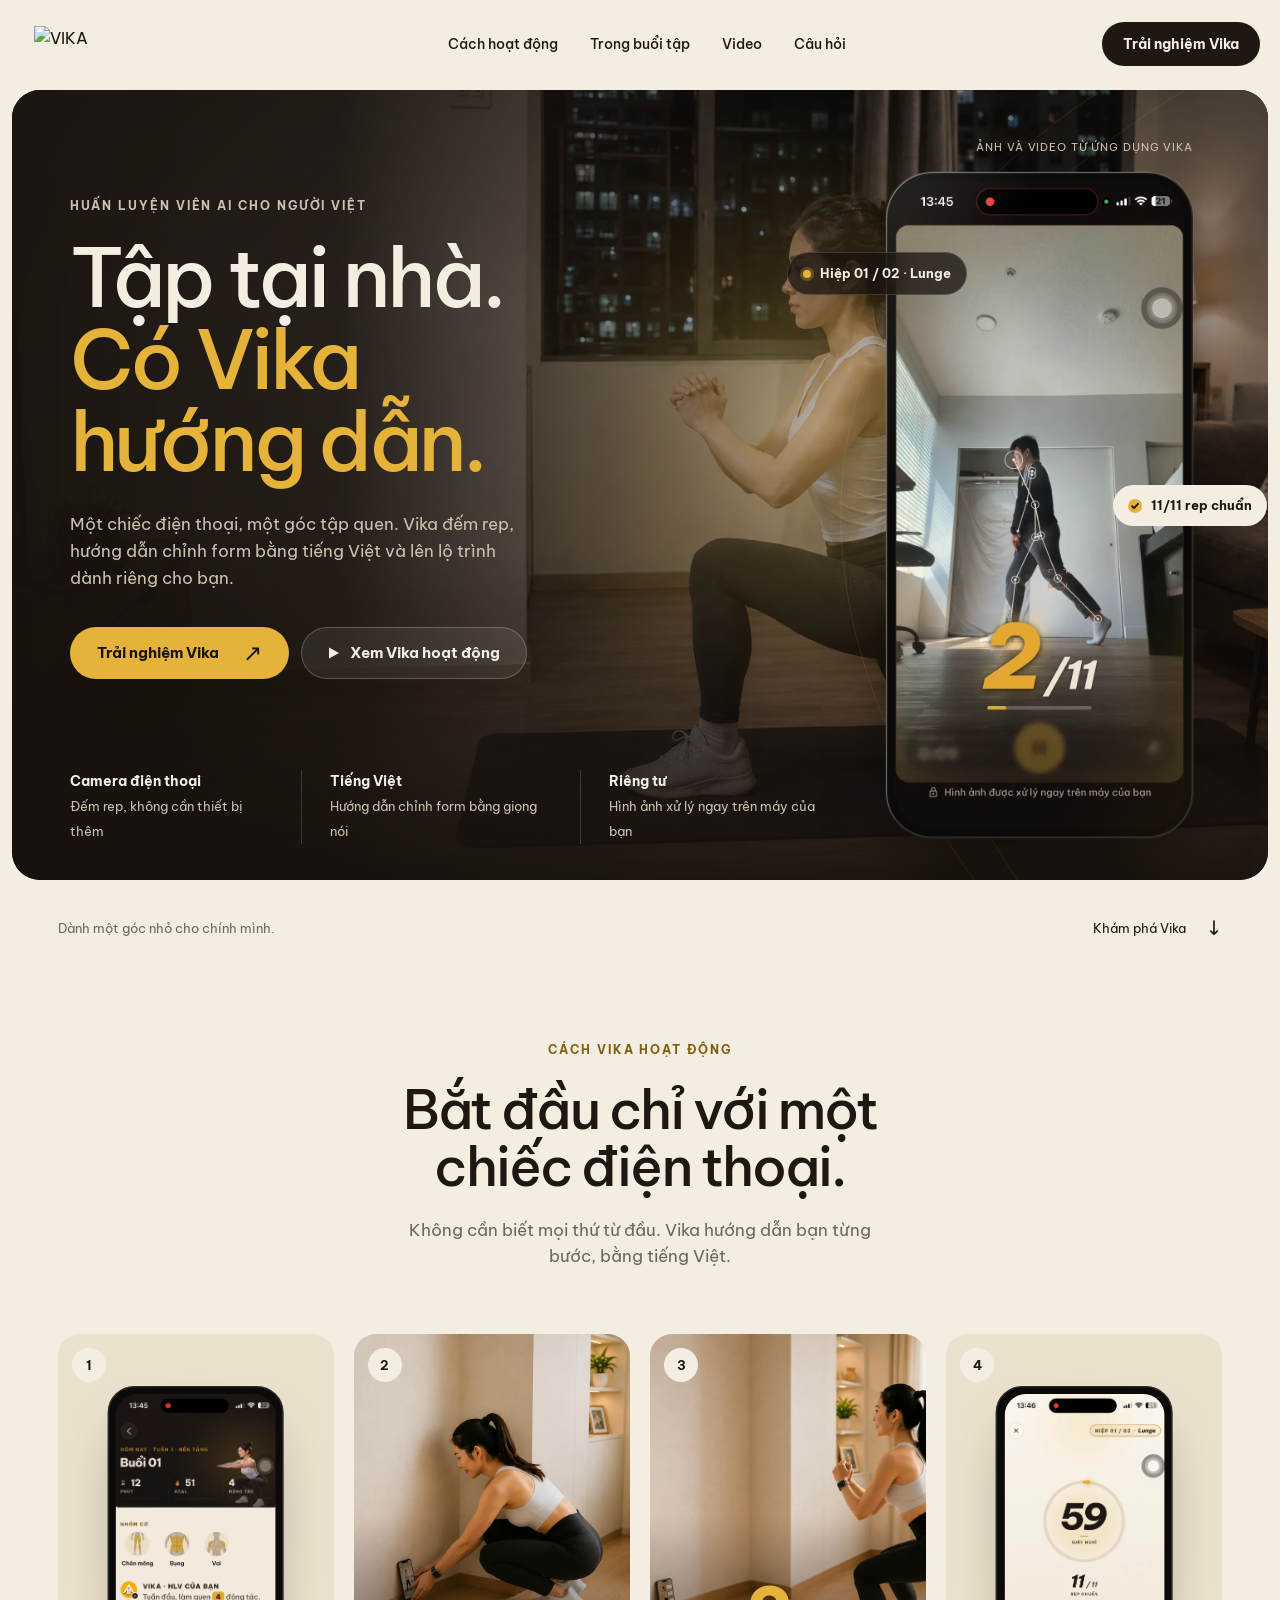
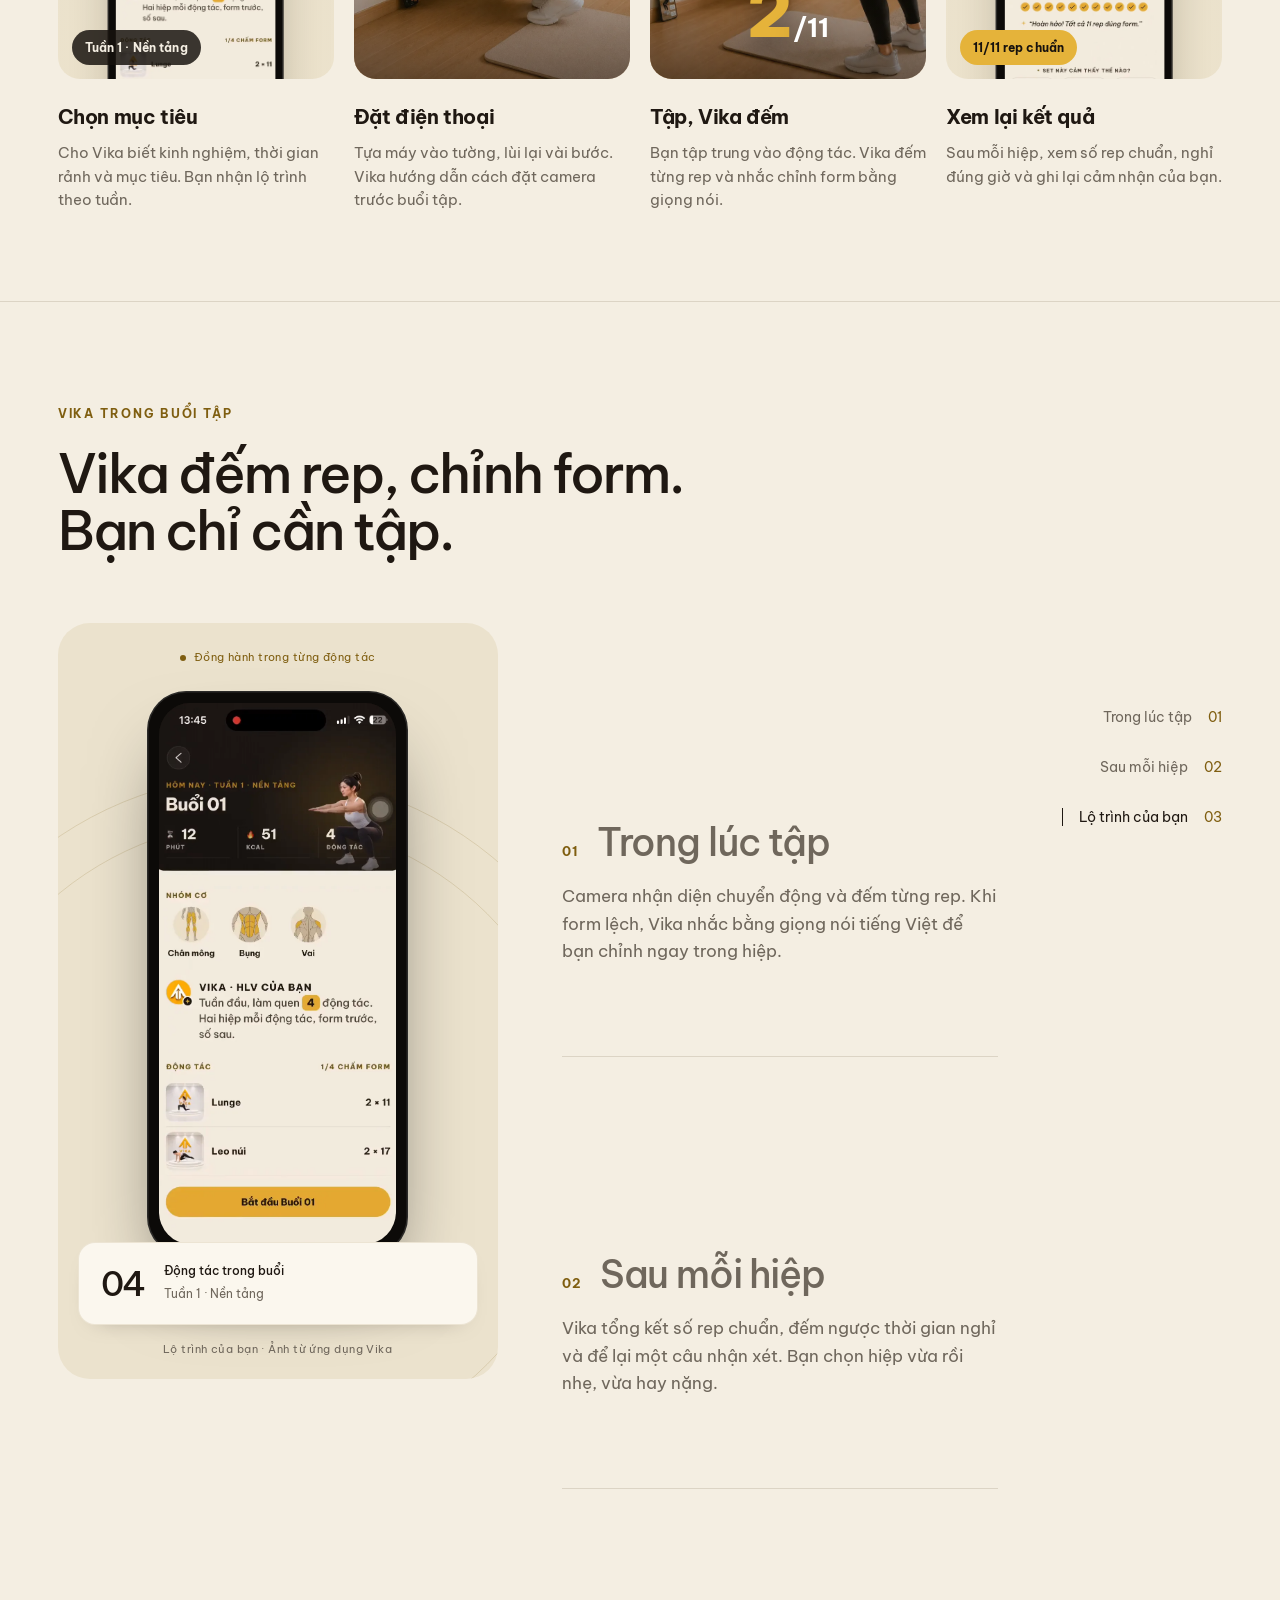
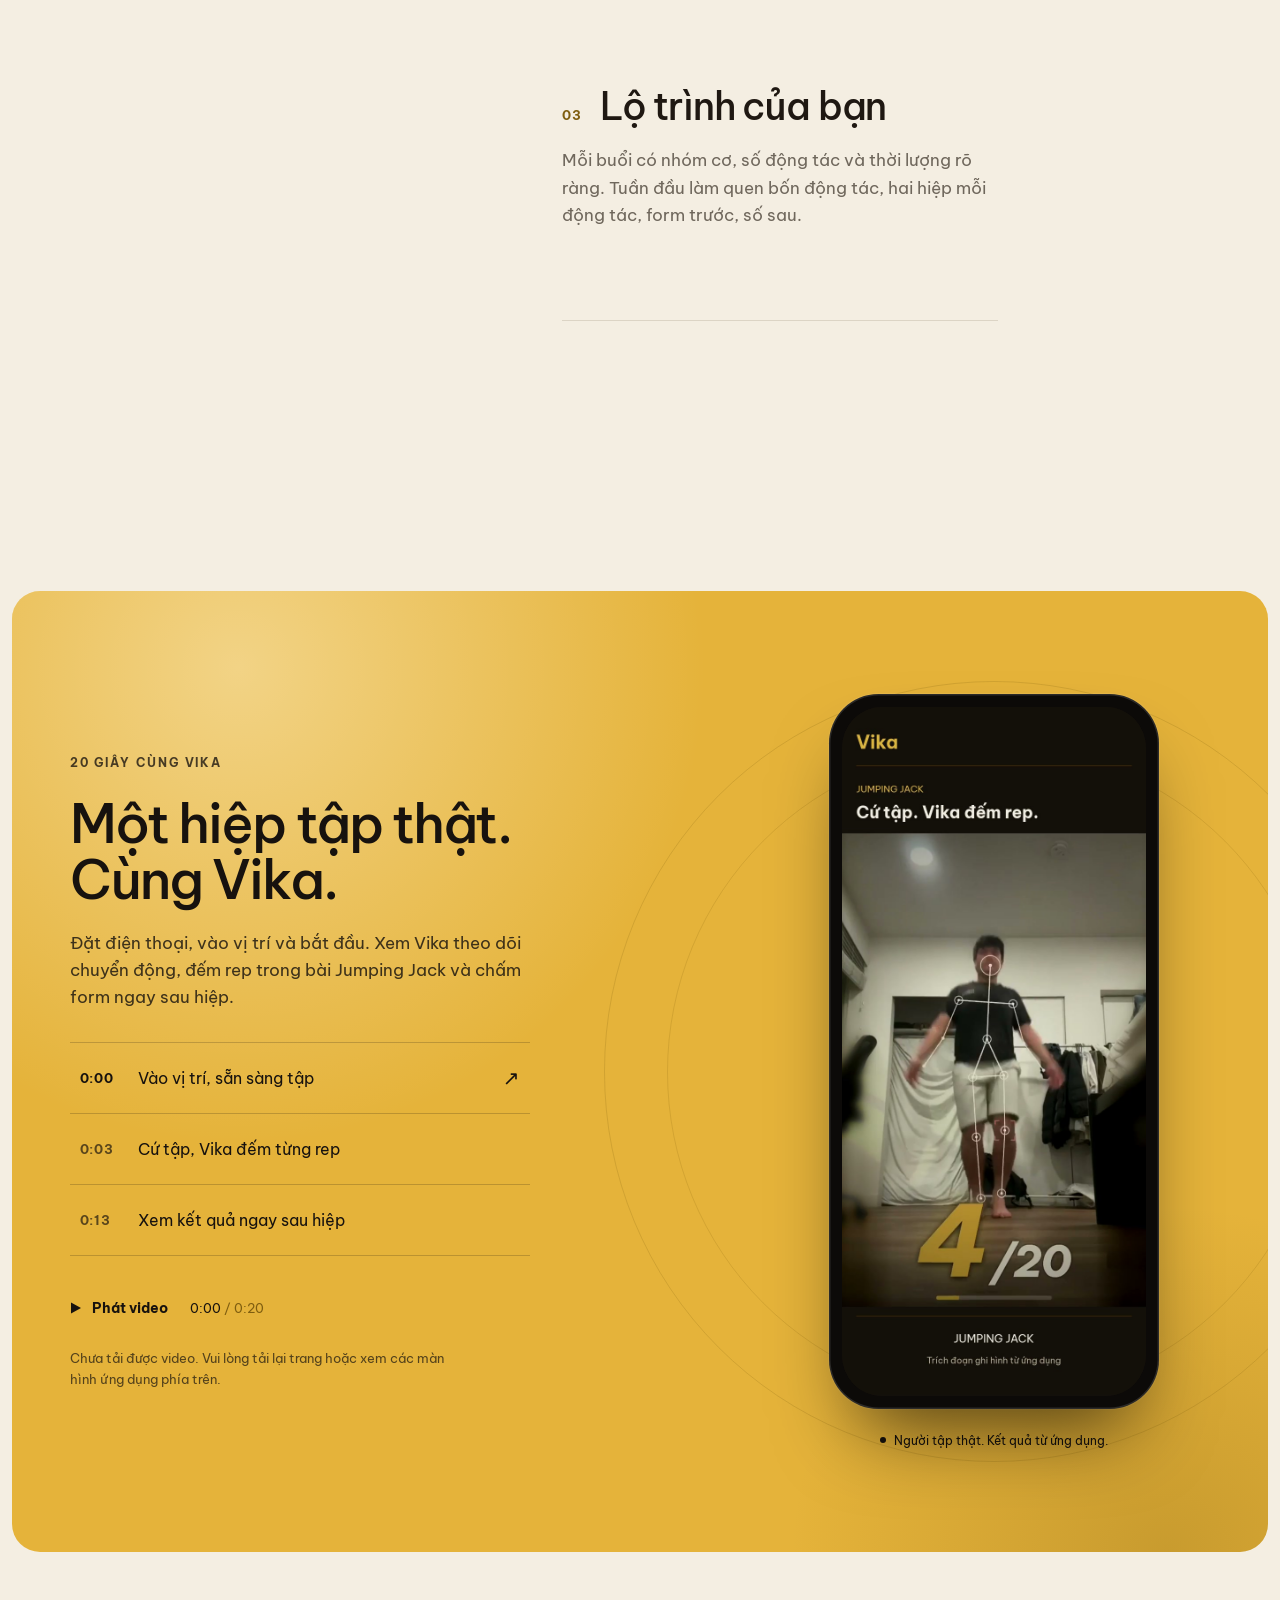
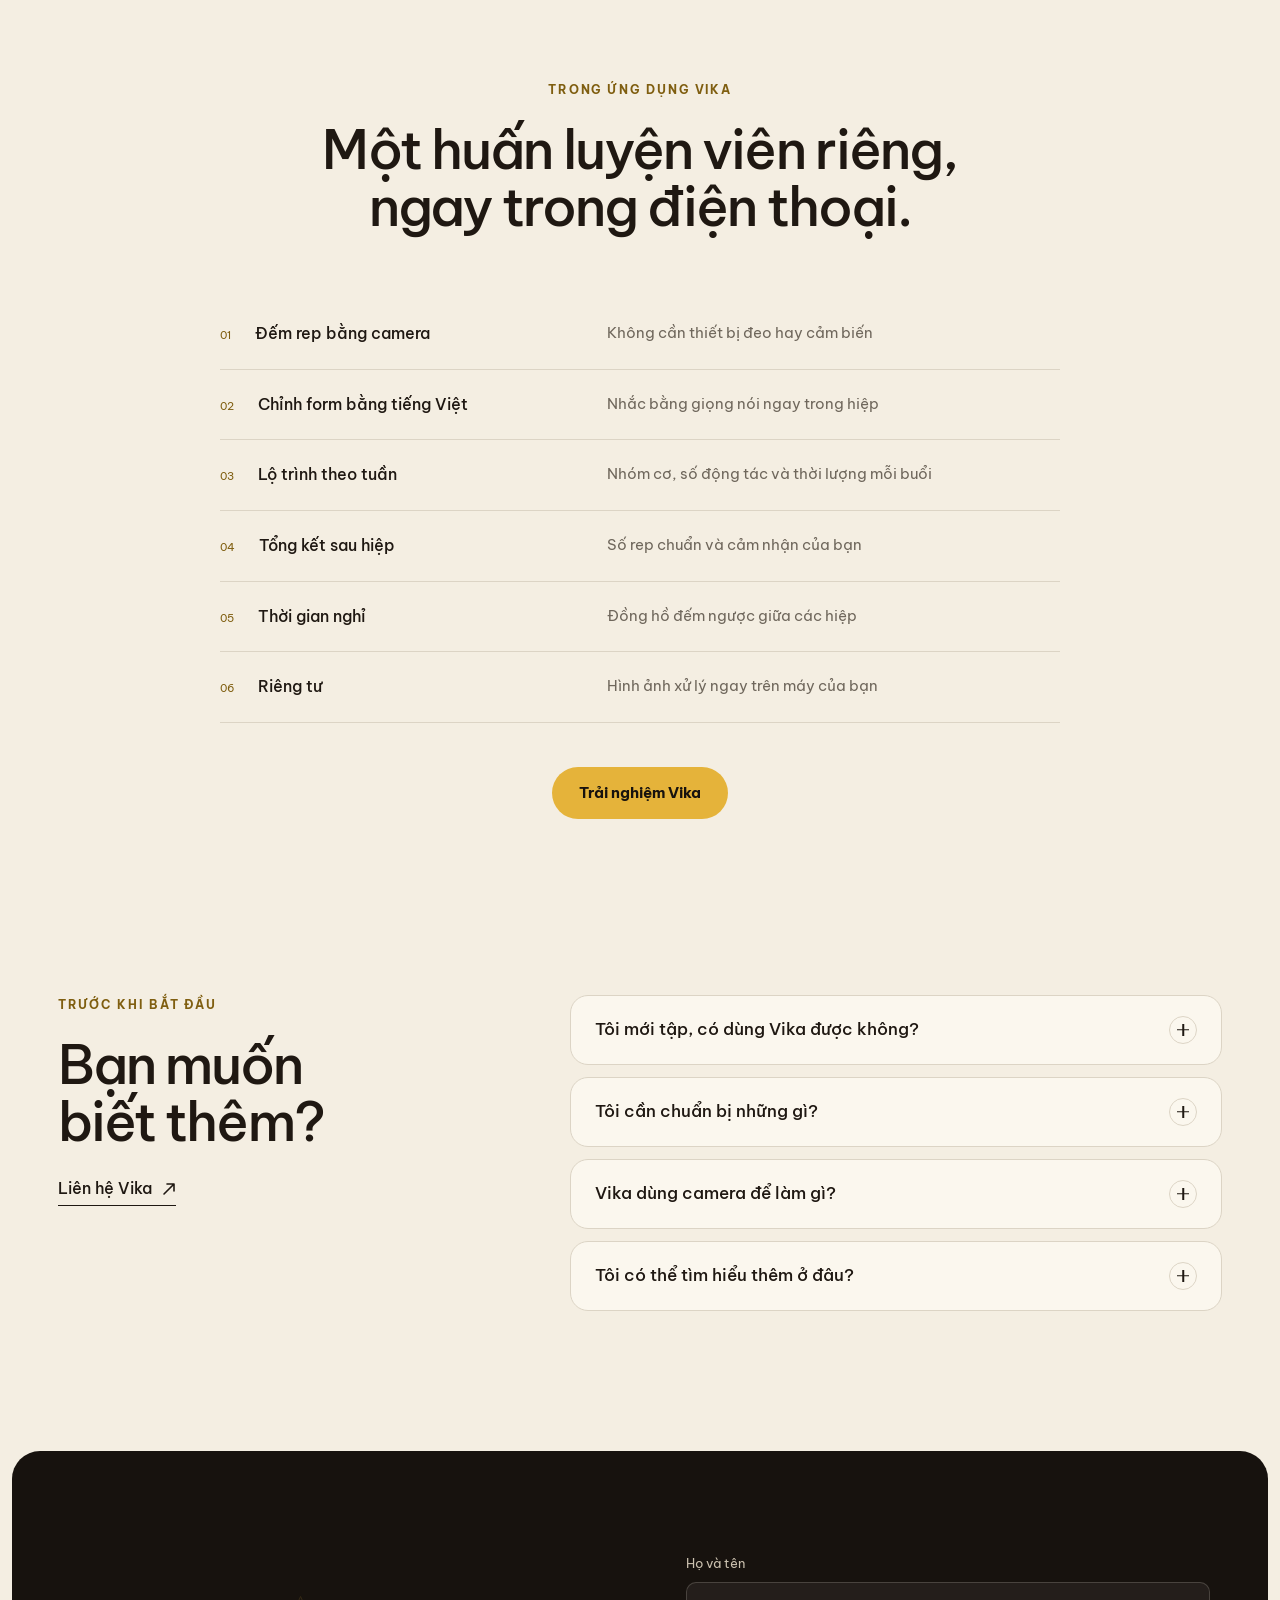
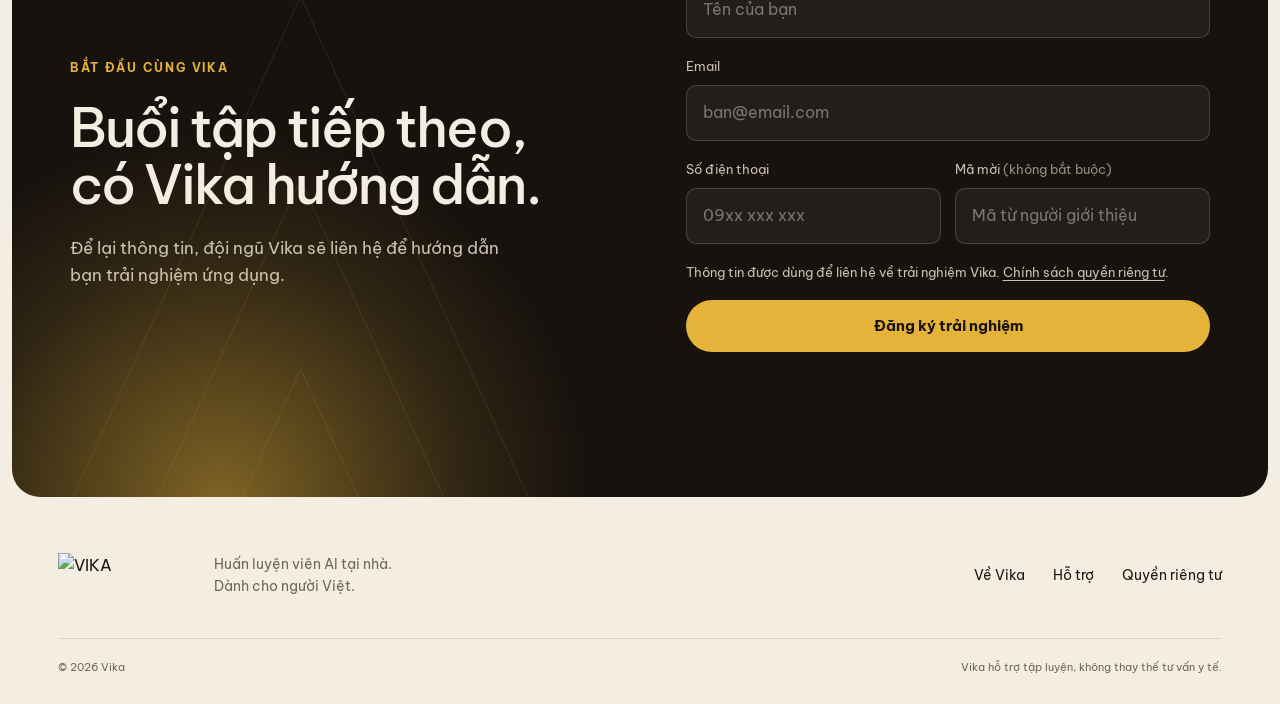
==== commit 40f75c90: "Publish the new homepage and restyled interior pages Ivory and dark-stage design with the app film, " ====
--- a/index.html
+++ b/index.html
@@ -1,1072 +1,285 @@
 <!doctype html>
-<html lang="vi">
-
+<html lang="vi" class="no-js">
 <head>
-  <meta charset="utf-8" />
-  <meta name="viewport" content="width=device-width, initial-scale=1" />
-  <title>VIKA - Huấn luyện viên AI cá nhân cho người Việt</title>
-  <meta name="description"
-    content="VIKA dùng AI và camera điện thoại để chỉnh tư thế, đếm rep và cá nhân hóa lộ trình tập luyện bằng tiếng Việt." />
-  <link rel="icon" type="image/png" href="favicon.png" />
-  <link rel="apple-touch-icon" href="vika-logo-square.png" />
-  <link rel="preconnect" href="https://fonts.googleapis.com" />
-  <link rel="preconnect" href="https://fonts.gstatic.com" crossorigin />
-  <link href="https://fonts.googleapis.com/css2?family=Be+Vietnam+Pro:wght@400;500;600;700&display=swap"
-    rel="stylesheet" />
-  <link rel="preload" href="vika-wordmark-blacktext.png" as="image" />
-  <link rel="stylesheet" href="styles.css?v=1.3" />
-  <style>
-    .chat-notification {
-      position: fixed;
-      bottom: 85px;
-      right: 20px;
-      background: var(--color-surface);
-      color: var(--color-ink);
-      padding: 12px 16px;
-      border-radius: 12px;
-      box-shadow: 0 4px 12px rgba(0, 0, 0, 0.15);
-      font-size: 14px;
-      z-index: 1000;
-      border: 1px solid var(--color-line);
-      display: flex;
-      align-items: center;
-      gap: 12px;
-      animation: slideUpFadeIn 0.5s ease-out forwards;
-      max-width: 260px;
-      line-height: 1.4;
-    }
-
-    .chat-notification button {
-      background: none;
-      border: none;
-      font-size: 20px;
-      cursor: pointer;
-      color: var(--color-ink-light);
-      padding: 0;
-      margin-top: -2px;
-    }
-
-    .chat-notification::after {
-      content: '';
-      position: absolute;
-      bottom: -8px;
-      right: 24px;
-      border-width: 8px 8px 0;
-      border-style: solid;
-      border-color: var(--color-surface) transparent transparent transparent;
-    }
-
-    .chat-notification::before {
-      content: '';
-      position: absolute;
-      bottom: -9px;
-      right: 24px;
-      border-width: 9px 8px 0;
-      border-style: solid;
-      border-color: var(--color-line) transparent transparent transparent;
-    }
-
-    @keyframes slideUpFadeIn {
-      from {
-        opacity: 0;
-        transform: translateY(20px);
-      }
-
-      to {
-        opacity: 1;
-        transform: translateY(0);
-      }
-    }
-  </style>
-  <script src="https://cdn.jsdelivr.net/npm/canvas-confetti@1.6.0/dist/confetti.browser.min.js"></script>
+  <meta charset="utf-8">
+  <meta name="viewport" content="width=device-width, initial-scale=1">
+  <title>Vika · Huấn luyện viên AI tại nhà</title>
+  <meta name="description" content="Vika dùng camera điện thoại để đếm rep, hướng dẫn chỉnh form bằng tiếng Việt và lên lộ trình tập tại nhà dành riêng cho bạn.">
+  <meta name="theme-color" content="#17120e">
+  <link rel="canonical" href="https://vikavn.app/">
+  <link rel="icon" href="favicon.png">
+  <link rel="apple-touch-icon" href="vika-logo-square.png">
+  <link rel="preload" href="assets/home/fonts/BeVietnamPro-Medium.ttf" as="font" type="font/ttf" crossorigin>
+  <link rel="preload" href="assets/home/fonts/BeVietnamPro-Regular.ttf" as="font" type="font/ttf" crossorigin>
+  <link rel="preload" href="assets/home/training-home.webp" as="image" type="image/webp">
+  <link rel="stylesheet" href="home.css">
+  <script>document.documentElement.className = "js";</script>
+  <script src="home.js" defer></script>
+  <script src="home-video.js" defer></script>
+  <script src="home-motion.js" defer></script>
 </head>
-
-<body>
-  <a class="skip-link" href="#content">Bỏ qua để đến nội dung chính</a>
-
-  <header class="site-header" data-header>
-    <div class="header-inner">
-      <a class="brand" href="/#top" aria-label="VIKA">
-        <img class="brand-logo" src="vika-wordmark-blacktext.png" width="359" height="164" alt="VIKA"
-          decoding="async" />
-      </a>
-
-      <nav class="desktop-nav" aria-label="Điều hướng chính">
-        <button class="nav-link nav-link-button" type="button" data-mega-trigger="mega-features" aria-expanded="false">
-          Tính năng
-          <svg class="chevron" stroke="currentColor" fill="currentColor" stroke-width="0" viewBox="0 0 24 24"
-            height="1.2em" width="1.2em"
-            style="display: inline-block; vertical-align: middle; margin-top: -2px; margin-left: 2px;"
-            aria-hidden="true" xmlns="http://www.w3.org/2000/svg">
-            <path fill="none" d="M0 0h24v24H0V0z"></path>
-            <path d="M7.41 8.59 12 13.17l4.59-4.58L18 10l-6 6-6-6 1.41-1.41z"></path>
-          </svg>
-        </button>
-        <button class="nav-link nav-link-button" type="button" data-mega-trigger="mega-how" aria-expanded="false">
-          Cách hoạt động
-          <svg class="chevron" stroke="currentColor" fill="currentColor" stroke-width="0" viewBox="0 0 24 24"
-            height="1.2em" width="1.2em"
-            style="display: inline-block; vertical-align: middle; margin-top: -2px; margin-left: 2px;"
-            aria-hidden="true" xmlns="http://www.w3.org/2000/svg">
-            <path fill="none" d="M0 0h24v24H0V0z"></path>
-            <path d="M7.41 8.59 12 13.17l4.59-4.58L18 10l-6 6-6-6 1.41-1.41z"></path>
-          </svg>
-        </button>
-        <button class="nav-link nav-link-button" type="button" data-mega-trigger="mega-community" aria-expanded="false">
-          Cộng đồng
-          <svg class="chevron" stroke="currentColor" fill="currentColor" stroke-width="0" viewBox="0 0 24 24"
-            height="1.2em" width="1.2em"
-            style="display: inline-block; vertical-align: middle; margin-top: -2px; margin-left: 2px;"
-            aria-hidden="true" xmlns="http://www.w3.org/2000/svg">
-            <path fill="none" d="M0 0h24v24H0V0z"></path>
-            <path d="M7.41 8.59 12 13.17l4.59-4.58L18 10l-6 6-6-6 1.41-1.41z"></path>
-          </svg>
-        </button>
-        <button class="nav-link nav-link-button" type="button" data-mega-trigger="mega-blog" aria-expanded="false">
-          Blog
-          <svg class="chevron" stroke="currentColor" fill="currentColor" stroke-width="0" viewBox="0 0 24 24"
-            height="1.2em" width="1.2em"
-            style="display: inline-block; vertical-align: middle; margin-top: -2px; margin-left: 2px;"
-            aria-hidden="true" xmlns="http://www.w3.org/2000/svg">
-            <path fill="none" d="M0 0h24v24H0V0z"></path>
-            <path d="M7.41 8.59 12 13.17l4.59-4.58L18 10l-6 6-6-6 1.41-1.41z"></path>
-          </svg>
-        </button>
-        <button class="nav-link nav-link-button" type="button" data-mega-trigger="mega-about" aria-expanded="false">
-          Về VIKA
-          <svg class="chevron" stroke="currentColor" fill="currentColor" stroke-width="0" viewBox="0 0 24 24"
-            height="1.2em" width="1.2em"
-            style="display: inline-block; vertical-align: middle; margin-top: -2px; margin-left: 2px;"
-            aria-hidden="true" xmlns="http://www.w3.org/2000/svg">
-            <path fill="none" d="M0 0h24v24H0V0z"></path>
-            <path d="M7.41 8.59 12 13.17l4.59-4.58L18 10l-6 6-6-6 1.41-1.41z"></path>
-          </svg>
-        </button>
+<body id="top">
+<a class="skip" href="#main">Đến nội dung chính</a>
+<div class="reading-progress" aria-hidden="true"><span></span></div>
+
+<header class="nav">
+  <div class="nav-inner">
+    <a class="brand" href="#top" aria-label="Vika, về đầu trang">
+      <img class="brand-dark" src="vika-wordmark-blacktext.png" width="486" height="164" alt="VIKA">
+      <img class="brand-light" src="vika-wordmark-yellow.png" width="486" height="164" alt="" aria-hidden="true">
+    </a>
+    <nav class="nav-links" aria-label="Điều hướng chính">
+      <a href="#how">Cách hoạt động</a>
+      <a href="#product">Trong buổi tập</a>
+      <a href="#film">Video</a>
+      <a href="#faq">Câu hỏi</a>
+    </nav>
+    <div class="nav-actions">
+      <a class="btn btn-nav" href="#start">Trải nghiệm Vika</a>
+      <details class="mobile-menu">
+        <summary aria-label="Menu điều hướng"><span class="burger" aria-hidden="true"><i></i><i></i></span></summary>
+        <nav aria-label="Điều hướng trên điện thoại">
+          <a href="#how">Cách hoạt động</a>
+          <a href="#product">Trong buổi tập</a>
+          <a href="#film">Video</a>
+          <a href="#faq">Câu hỏi thường gặp</a>
+          <a href="about.html">Về Vika</a>
+          <a href="support.html">Hỗ trợ</a>
+        </nav>
+      </details>
+    </div>
+  </div>
+</header>
+
+<main id="main">
+
+  <section class="stage hero" aria-labelledby="hero-title">
+    <div class="hero-media" aria-hidden="true">
+      <picture>
+        <source srcset="assets/home/training-home.webp" type="image/webp">
+        <img src="assets/home/training-home.jpg" alt="" width="1536" height="1024" fetchpriority="high" decoding="async">
+      </picture>
+      <div class="hero-glow"></div>
+      <div class="hero-shade"></div>
+      <svg class="hero-contour" viewBox="0 0 900 1000" fill="none"><path d="M820-80C180 170 120 660 560 1110"/><path d="M890-60C240 190 180 660 620 1130"/></svg>
+    </div>
+
+    <div class="hero-copy">
+      <p class="eyebrow on-dark rise" style="--d:.05s">Huấn luyện viên AI cho người Việt</p>
+      <h1 id="hero-title"><span class="rise" style="--d:.15s">Tập tại nhà.</span><span class="rise gold" style="--d:.25s">Có Vika hướng dẫn.</span></h1>
+      <p class="lede rise" style="--d:.38s">Một chiếc điện thoại, một góc tập quen. Vika đếm rep, hướng dẫn chỉnh form bằng tiếng Việt và lên lộ trình dành riêng cho bạn.</p>
+      <div class="hero-actions rise" style="--d:.48s">
+        <a class="btn btn-gold btn-arrow" href="#start">Trải nghiệm Vika<span class="button-arrow" aria-hidden="true">↗</span></a>
+        <a class="btn btn-ghost" href="#film" data-play-preview><svg width="12" height="14" viewBox="0 0 12 14" aria-hidden="true"><path d="M1 1.5v11l10-5.5z" fill="currentColor"/></svg>Xem Vika hoạt động</a>
+      </div>
+    </div>
+
+    <figure class="hero-device rise" style="--d:.55s">
+      <div class="hero-depth"><div class="device device-hero">
+        <div class="screen">
+          <picture>
+            <source srcset="assets/home/app-workout.webp" type="image/webp">
+            <img src="assets/home/app-workout.png" width="720" height="1560" alt="Vika đếm rep trong buổi tập lunge, hiển thị 2 trên 11 rep" fetchpriority="high" decoding="async">
+          </picture>
+          <video id="hero-video" data-src="assets/home/app-preview.mp4" muted loop playsinline preload="none" aria-label="Video giới thiệu Vika đầy đủ, khoảng 30 giây"></video>
+        </div>
+      </div></div>
+      <span class="callout callout-set rise" style="--d:.95s"><span class="dot" aria-hidden="true"></span>Hiệp 01 / 02 · Lunge</span>
+      <span class="callout callout-form rise" style="--d:1.1s"><svg width="14" height="14" viewBox="0 0 14 14" aria-hidden="true"><circle cx="7" cy="7" r="7" fill="#e5b33a"/><path d="M4 7.2l2 2 4-4.4" fill="none" stroke="#17120e" stroke-width="1.8" stroke-linecap="round" stroke-linejoin="round"/></svg>11/11 rep chuẩn</span>
+      <figcaption class="device-note rise" style="--d:1.2s"><span>Ảnh và video từ ứng dụng Vika</span><button id="hero-video-toggle" type="button" aria-controls="hero-video" hidden>Phát video</button></figcaption>
+    </figure>
+
+    <ul class="hero-proof rise" style="--d:.7s">
+      <li><strong>Camera điện thoại</strong><span>Đếm rep, không cần thiết bị thêm</span></li>
+      <li><strong>Tiếng Việt</strong><span>Hướng dẫn chỉnh form bằng giọng nói</span></li>
+      <li><strong>Riêng tư</strong><span>Hình ảnh xử lý ngay trên máy của bạn</span></li>
+    </ul>
+  </section>
+
+  <div class="chapter-divider"><span>Dành một góc nhỏ cho chính mình.</span><a href="#how">Khám phá Vika <span aria-hidden="true">↓</span></a></div>
+
+  <section class="section how" id="how" aria-labelledby="how-title">
+    <div class="section-head center" data-reveal>
+      <p class="eyebrow">Cách Vika hoạt động</p>
+      <h2 id="how-title">Bắt đầu chỉ với một chiếc điện thoại.</h2>
+      <p class="sub">Không cần biết mọi thứ từ đầu. Vika hướng dẫn bạn từng bước, bằng tiếng Việt.</p>
+    </div>
+    <ol class="steps" id="workout-steps" data-stagger tabindex="0" aria-label="Bốn bước bắt đầu cùng Vika">
+      <li class="step">
+        <div class="step-visual step-visual-app">
+          <span class="step-num" aria-hidden="true">1</span>
+          <div class="device device-card"><div class="screen"><picture><source srcset="assets/home/app-plan.webp" type="image/webp"><img src="assets/home/app-plan.png" width="720" height="1560" alt="Màn hình Buổi 01 trong ứng dụng Vika với nhóm cơ và các động tác" loading="lazy" decoding="async"></picture></div></div>
+          <span class="chip chip-dark">Tuần 1 · Nền tảng</span>
+        </div>
+        <h3>Chọn mục tiêu</h3>
+        <p>Cho Vika biết kinh nghiệm, thời gian rảnh và mục tiêu. Bạn nhận lộ trình theo tuần.</p>
+      </li>
+      <li class="step">
+        <div class="step-visual">
+          <span class="step-num" aria-hidden="true">2</span>
+          <picture><source srcset="assets/home/place-phone.webp" type="image/webp"><img src="assets/home/place-phone.jpg" width="1200" height="960" alt="Đặt điện thoại tựa vào tường trước buổi tập" loading="lazy" decoding="async"></picture>
+        </div>
+        <h3>Đặt điện thoại</h3>
+        <p>Tựa máy vào tường, lùi lại vài bước. Vika hướng dẫn cách đặt camera trước buổi tập.</p>
+      </li>
+      <li class="step">
+        <div class="step-visual">
+          <span class="step-num" aria-hidden="true">3</span>
+          <picture><source srcset="assets/home/squat-home.webp" type="image/webp"><img src="assets/home/squat-home.jpg" width="1200" height="800" alt="Tập squat trong phòng khách, điện thoại đặt trước mặt" loading="lazy" decoding="async"></picture>
+          <span class="rep-counter" aria-hidden="true"><b>2</b><i>/11</i></span>
+        </div>
+        <h3>Tập, Vika đếm</h3>
+        <p>Bạn tập trung vào động tác. Vika đếm từng rep và nhắc chỉnh form bằng giọng nói.</p>
+      </li>
+      <li class="step">
+        <div class="step-visual step-visual-app">
+          <span class="step-num" aria-hidden="true">4</span>
+          <div class="device device-card"><div class="screen"><picture><source srcset="assets/home/app-feedback.webp" type="image/webp"><img src="assets/home/app-feedback.png" width="720" height="1560" alt="Màn hình nghỉ giữa hiệp: 59 giây nghỉ, 11 trên 11 rep chuẩn" loading="lazy" decoding="async"></picture></div></div>
+          <span class="chip chip-gold">11/11 rep chuẩn</span>
+        </div>
+        <h3>Xem lại kết quả</h3>
+        <p>Sau mỗi hiệp, xem số rep chuẩn, nghỉ đúng giờ và ghi lại cảm nhận của bạn.</p>
+      </li>
+    </ol>
+    <div class="step-controls" hidden>
+      <span class="step-position"><span id="step-current">01</span><span class="step-track" aria-hidden="true"><i></i></span><span>04</span></span>
+      <div><button type="button" data-step-prev aria-label="Bước trước" aria-controls="workout-steps" disabled>←</button><button type="button" data-step-next aria-label="Bước tiếp theo" aria-controls="workout-steps">→</button></div>
+    </div>
+  </section>
+
+  <section class="section product" id="product" aria-labelledby="product-title">
+    <div class="section-head" data-reveal>
+      <p class="eyebrow">Vika trong buổi tập</p>
+      <h2 id="product-title">Vika đếm rep, chỉnh form.<br>Bạn chỉ cần tập.</h2>
+    </div>
+    <div class="product-layout">
+      <figure class="product-device" data-reveal>
+        <div class="product-orbit" aria-hidden="true"><i></i><i></i></div>
+        <div class="product-stage-label"><span class="signal-dot" aria-hidden="true"></span>Đồng hành trong từng động tác</div>
+        <div class="device device-product">
+          <div class="screen screen-stack">
+            <picture class="shot is-active" data-shot="workout"><source srcset="assets/home/app-workout.webp" type="image/webp"><img src="assets/home/app-workout.png" width="720" height="1560" alt="Vika đếm rep trong buổi tập lunge" loading="lazy" decoding="async"></picture>
+            <picture class="shot" data-shot="feedback"><source srcset="assets/home/app-feedback.webp" type="image/webp"><img src="assets/home/app-feedback.png" width="720" height="1560" alt="Vika tổng kết sau hiệp tập" loading="lazy" decoding="async"></picture>
+            <picture class="shot" data-shot="plan"><source srcset="assets/home/app-plan.webp" type="image/webp"><img src="assets/home/app-plan.png" width="720" height="1560" alt="Buổi tập và các động tác trong ứng dụng Vika" loading="lazy" decoding="async"></picture>
+          </div>
+        </div>
+        <div class="session-insights" aria-hidden="true">
+          <div class="session-insight is-active" data-insight="workout"><div class="insight-value">02<span>/11</span></div><div><p>Vika đếm từng rep</p><div class="rep-track"><i class="done"></i><i class="done"></i><i></i><i></i><i></i><i></i><i></i><i></i><i></i><i></i><i></i></div></div></div>
+          <div class="session-insight" data-insight="feedback"><div class="insight-value">11<span>/11</span></div><div><p>Rep chuẩn trong hiệp</p><div class="rep-track complete"><i></i><i></i><i></i><i></i><i></i><i></i><i></i><i></i><i></i><i></i><i></i></div></div></div>
+          <div class="session-insight" data-insight="plan"><div class="insight-value">04</div><div><p>Động tác trong buổi</p><span class="insight-note">Tuần 1 · Nền tảng</span></div></div>
+        </div>
+        <figcaption id="screen-caption" aria-live="polite">Trong lúc tập · Ảnh từ ứng dụng Vika</figcaption>
+      </figure>
+
+      <div class="chapters" id="chapters">
+        <article class="chapter is-active" id="chapter-workout" data-chapter="workout">
+          <button type="button" class="chapter-head" data-screen="workout" aria-pressed="true"><span class="chapter-num">01</span><span class="chapter-title">Trong lúc tập</span></button>
+          <p>Camera nhận diện chuyển động và đếm từng rep. Khi form lệch, Vika nhắc bằng giọng nói tiếng Việt để bạn chỉnh ngay trong hiệp.</p>
+        </article>
+        <article class="chapter" id="chapter-feedback" data-chapter="feedback">
+          <button type="button" class="chapter-head" data-screen="feedback" aria-pressed="false"><span class="chapter-num">02</span><span class="chapter-title">Sau mỗi hiệp</span></button>
+          <p>Vika tổng kết số rep chuẩn, đếm ngược thời gian nghỉ và để lại một câu nhận xét. Bạn chọn hiệp vừa rồi nhẹ, vừa hay nặng.</p>
+        </article>
+        <article class="chapter" id="chapter-plan" data-chapter="plan">
+          <button type="button" class="chapter-head" data-screen="plan" aria-pressed="false"><span class="chapter-num">03</span><span class="chapter-title">Lộ trình của bạn</span></button>
+          <p>Mỗi buổi có nhóm cơ, số động tác và thời lượng rõ ràng. Tuần đầu làm quen bốn động tác, hai hiệp mỗi động tác, form trước, số sau.</p>
+        </article>
+      </div>
+
+      <nav class="chapter-index" aria-label="Các phần trong buổi tập">
+        <a href="#chapter-workout" data-index="workout" class="is-active"><span>Trong lúc tập</span><span>01</span></a>
+        <a href="#chapter-feedback" data-index="feedback"><span>Sau mỗi hiệp</span><span>02</span></a>
+        <a href="#chapter-plan" data-index="plan"><span>Lộ trình của bạn</span><span>03</span></a>
       </nav>
-
-      <div class="header-actions">
-        <a class="button button-primary" href="#experience-modal" data-modal-trigger="experience-modal">Trải nghiệm
-          ngay</a>
-        <button class="menu-toggle" type="button" data-menu-toggle aria-label="Mở menu" aria-expanded="false">
-          <span></span>
-          <span></span>
-          <span></span>
-        </button>
-      </div>
-    </div>
-
-    <div class="mega-panel" data-mega-panel id="mega-features">
-      <div class="mega-inner">
-        <div class="mega-column">
-          <p class="mega-title">Hiện có</p>
-          <a href="#features" class="mega-item no-icon">
-            <span><strong>Lộ trình cá nhân hóa</strong></span>
-          </a>
-          <a href="#features" class="mega-item no-icon">
-            <span><strong>AI Tracking dáng</strong></span>
-          </a>
-          <a href="#features" class="mega-item no-icon">
-            <span><strong>Hướng dẫn sau bài tập</strong></span>
-          </a>
-        </div>
-        <div class="mega-column">
-          <p class="mega-title">Sắp ra mắt</p>
-          <a href="#features" class="mega-item no-icon">
-            <span><strong>Bài tập cho bệnh lý đặc thù</strong></span>
-          </a>
-          <a href="#features" class="mega-item no-icon">
-            <span><strong>Đa dạng bộ môn</strong></span>
-          </a>
-          <a href="#features" class="mega-item no-icon">
-            <span><strong>Quản lý dinh dưỡng & thực đơn</strong></span>
-          </a>
-          <a href="#features" class="mega-item no-icon">
-            <span><strong>Nhắc nhở & lịch tập thông minh</strong></span>
-          </a>
-        </div>
-        <div class="mega-feature">
-          <div class="image-placeholder">
-            [Ảnh demo AI tracking]
-          </div>
-          <p style="margin-top: 14px;">Xem VIKA hoạt động thực tế như thế nào</p>
-          <a class="text-link" href="#demo">▶ Xem video demo</a>
-        </div>
-      </div>
-    </div>
-
-    <div class="mega-panel" data-mega-panel id="mega-how">
-      <div class="mega-inner mega-inner-2col">
-        <div class="mega-column">
-          <p class="mega-title">Quy trình</p>
-          <a href="#how" class="mega-item no-icon">
-            <span><strong>Thiết lập hồ sơ cá nhân</strong></span>
-          </a>
-          <a href="#how" class="mega-item no-icon">
-            <span><strong>Đặt điện thoại và tập</strong></span>
-          </a>
-          <a href="#how" class="mega-item no-icon">
-            <span><strong>Xem kết quả và tiến bộ</strong></span>
-          </a>
-        </div>
-        <div class="mega-feature">
-          <h3>Bắt đầu chỉ trong 3 phút</h3>
-          <p>Không cần thiết bị.<br />Không cần kinh nghiệm.<br />Chỉ cần điện thoại.</p>
-          <a class="text-link" href="#download">Tải miễn phí ngay →</a>
-        </div>
-      </div>
-    </div>
-
-    <div class="mega-panel" data-mega-panel id="mega-community">
-      <div class="mega-inner">
-        <div class="mega-column">
-          <p class="mega-title">Hiện có</p>
-          <a href="#blog" class="mega-item no-icon">
-            <span><strong>Blog VIKA</strong></span>
-          </a>
-          <a href="#community" class="mega-item no-icon">
-            <span><strong>Chia sẻ thành tích</strong></span>
-          </a>
-        </div>
-        <div class="mega-column">
-          <p class="mega-title">Sắp ra mắt</p>
-          <a href="#community" class="mega-item no-icon">
-            <span><strong>Bảng xếp hạng</strong></span>
-          </a>
-          <a href="#community" class="mega-item no-icon">
-            <span><strong>Thử thách hàng tuần</strong></span>
-          </a>
-          <a href="#community" class="mega-item no-icon">
-            <span><strong>Tìm bạn cùng tập</strong></span>
-          </a>
-          <a href="#community" class="mega-item no-icon">
-            <span><strong>Thi đấu ảo & điểm thưởng</strong></span>
-          </a>
-        </div>
-        <div class="mega-feature">
-          <h3>Cộng đồng VIKA đang được xây dựng</h3>
-          <p>Đăng ký sớm để nhận thông báo khi ra mắt + ưu đãi thành viên đầu</p>
-          <a class="text-link" href="#register">Đăng ký nhận thông báo</a>
-        </div>
-      </div>
-    </div>
-
-    <div class="mega-panel" data-mega-panel id="mega-blog">
-      <div class="mega-inner mega-inner-2col">
-        <div class="mega-column">
-          <p class="mega-title">Chủ đề</p>
-          <a href="#blog" class="mega-item no-icon">
-            <span><strong>Kỹ thuật tập luyện</strong></span>
-          </a>
-          <a href="#blog" class="mega-item no-icon">
-            <span><strong>Sức khỏe & Dinh dưỡng</strong></span>
-          </a>
-          <a href="#blog" class="mega-item no-icon">
-            <span><strong>Yoga & Phục hồi</strong></span>
-          </a>
-          <a href="#blog" class="mega-item no-icon">
-            <span><strong>Câu chuyện thành công</strong></span>
-          </a>
-        </div>
-        <div class="mega-feature">
-          <div class="image-placeholder">
-            [Ảnh thumbnail]
-          </div>
-          <h3 style="margin-top: 14px;">7 lỗi squat phổ biến và cách sửa từng cái</h3>
-          <p class="eyebrow" style="margin-top: 4px;">5 phút đọc · Kỹ thuật</p>
-          <a class="text-link" href="#blog" style="margin-top: 4px;">Đọc ngay →</a>
-        </div>
-      </div>
-    </div>
-
-    <div class="mega-panel" data-mega-panel id="mega-about">
-      <div class="mega-inner mega-inner-2col">
-        <div class="mega-column">
-          <p class="mega-title">Công ty</p>
-          <a href="/about" class="mega-item no-icon">
-            <span>
-              <strong>Về VIKA</strong>
-            </span>
-          </a>
-        </div>
-        <div class="mega-column">
-          <p class="mega-title">Liên hệ & Hỗ trợ</p>
-          <a href="mailto:hello@vikavn.app" class="mega-item no-icon">
-            <span>
-              <strong>Liên hệ</strong>
-            </span>
-          </a>
-          <a href="/support.html" class="mega-item no-icon">
-            <span>
-              <strong>Trung tâm hỗ trợ</strong>
-            </span>
-          </a>
-          <a href="/privacy" class="mega-item no-icon">
-            <span>
-              <strong>Chính sách quyền riêng tư</strong>
-            </span>
-          </a>
-        </div>
-      </div>
-    </div>
-
-    <nav class="mobile-nav" data-mobile-nav aria-label="Điều hướng mobile">
-      <div class="mobile-nav-inner">
-        <button class="mobile-accordion-button" type="button" data-mobile-accordion aria-expanded="false">
-          Tính năng
-          <svg class="chevron" stroke="currentColor" fill="currentColor" stroke-width="0" viewBox="0 0 24 24"
-            height="1.2em" width="1.2em" aria-hidden="true" xmlns="http://www.w3.org/2000/svg">
-            <path fill="none" d="M0 0h24v24H0V0z"></path>
-            <path d="M7.41 8.59 12 13.17l4.59-4.58L18 10l-6 6-6-6 1.41-1.41z"></path>
-          </svg>
-        </button>
-        <div class="mobile-accordion-panel">
-          <a href="#features">Lộ trình cá nhân hóa</a>
-          <a href="#features">AI Tracking dáng</a>
-          <a href="#features">Hướng dẫn sau bài tập</a>
-          <a href="#features">Bài tập cho bệnh lý đặc thù</a>
-          <a href="#features">Đa dạng bộ môn</a>
-          <a href="#features">Quản lý dinh dưỡng & thực đơn</a>
-          <a href="#features">Nhắc nhở & lịch tập thông minh</a>
-        </div>
-
-        <button class="mobile-accordion-button" type="button" data-mobile-accordion aria-expanded="false">
-          Cách hoạt động
-          <svg class="chevron" stroke="currentColor" fill="currentColor" stroke-width="0" viewBox="0 0 24 24"
-            height="1.2em" width="1.2em" aria-hidden="true" xmlns="http://www.w3.org/2000/svg">
-            <path fill="none" d="M0 0h24v24H0V0z"></path>
-            <path d="M7.41 8.59 12 13.17l4.59-4.58L18 10l-6 6-6-6 1.41-1.41z"></path>
-          </svg>
-        </button>
-        <div class="mobile-accordion-panel">
-          <a href="#how">Thiết lập hồ sơ cá nhân</a>
-          <a href="#how">Đặt điện thoại và tập</a>
-          <a href="#how">Xem kết quả và tiến bộ</a>
-        </div>
-
-        <button class="mobile-accordion-button" type="button" data-mobile-accordion aria-expanded="false">
-          Cộng đồng
-          <svg class="chevron" stroke="currentColor" fill="currentColor" stroke-width="0" viewBox="0 0 24 24"
-            height="1.2em" width="1.2em" aria-hidden="true" xmlns="http://www.w3.org/2000/svg">
-            <path fill="none" d="M0 0h24v24H0V0z"></path>
-            <path d="M7.41 8.59 12 13.17l4.59-4.58L18 10l-6 6-6-6 1.41-1.41z"></path>
-          </svg>
-        </button>
-        <div class="mobile-accordion-panel">
-          <a href="#blog">Blog VIKA</a>
-          <a href="#community">Chia sẻ thành tích</a>
-          <a href="#community">Bảng xếp hạng</a>
-          <a href="#community">Thử thách hàng tuần</a>
-          <a href="#community">Tìm bạn cùng tập</a>
-          <a href="#community">Thi đấu ảo & điểm thưởng</a>
-        </div>
-
-        <button class="mobile-accordion-button" type="button" data-mobile-accordion aria-expanded="false">
-          Blog
-          <svg class="chevron" stroke="currentColor" fill="currentColor" stroke-width="0" viewBox="0 0 24 24"
-            height="1.2em" width="1.2em" aria-hidden="true" xmlns="http://www.w3.org/2000/svg">
-            <path fill="none" d="M0 0h24v24H0V0z"></path>
-            <path d="M7.41 8.59 12 13.17l4.59-4.58L18 10l-6 6-6-6 1.41-1.41z"></path>
-          </svg>
-        </button>
-        <div class="mobile-accordion-panel">
-          <a href="#blog">Kỹ thuật tập luyện</a>
-          <a href="#blog">Sức khỏe & Dinh dưỡng</a>
-          <a href="#blog">Yoga & Phục hồi</a>
-          <a href="#blog">Câu chuyện thành công</a>
-        </div>
-
-        <button class="mobile-accordion-button" type="button" data-mobile-accordion aria-expanded="false">
-          Về VIKA
-          <svg class="chevron" stroke="currentColor" fill="currentColor" stroke-width="0" viewBox="0 0 24 24"
-            height="1.2em" width="1.2em" aria-hidden="true" xmlns="http://www.w3.org/2000/svg">
-            <path fill="none" d="M0 0h24v24H0V0z"></path>
-            <path d="M7.41 8.59 12 13.17l4.59-4.58L18 10l-6 6-6-6 1.41-1.41z"></path>
-          </svg>
-        </button>
-        <div class="mobile-accordion-panel">
-          <a href="/about">Về VIKA</a>
-          <a href="mailto:hello@vikavn.app">Liên hệ</a>
-          <a href="/support.html">Trung tâm hỗ trợ</a>
-          <a href="/privacy">Chính sách quyền riêng tư</a>
-        </div>
-
-        <div class="mobile-nav-actions">
-          <a class="button button-primary" href="#experience-modal" data-modal-trigger="experience-modal">Trải nghiệm
-            ngay</a>
-        </div>
-      </div>
-    </nav>
-  </header>
-
-  <main id="content">
-    <section class="hero-section" id="top">
-      <div class="hero-inner">
-        <div class="hero-copy">
-          <h1><span class="nowrap-desktop">Huấn luyện viên AI cá nhân</span><br>đầu tiên cho người Việt</h1>
-          <p class="hero-tagline">
-            VIKA thay thế các bài tập video thụ động bằng một huấn luyện viên AI,<br class="desktop-only" />
-            quan sát và hướng dẫn bạn tập đúng kỹ thuật chỉ với camera điện thoại.
-          </p>
-          <div class="hero-actions"
-            style="width: 100%; display: flex; justify-content: center; gap: 16px; flex-wrap: wrap;">
-            <a class="button button-primary button-large" href="#experience-modal"
-              data-modal-trigger="experience-modal">Trải nghiệm ngay</a>
-            <a class="button button-secondary button-large" href="/about"
-              style="border: 2px solid var(--color-ink); color: var(--color-ink);">Tìm hiểu về VIKA</a>
-          </div>
-        </div>
-
-        <div class="hero-media-card" id="demo">
-          <div class="banner-carousel" data-banner-carousel>
-            <div class="banner-carousel-track" data-banner-track>
-              <div class="banner-slide"><a href="/about" draggable="false"><img src="BÌA 1.png" alt="Banner 1" /></a>
-              </div>
-              <div class="banner-slide"><a href="/about" draggable="false"><img src="BÌA 2.png" alt="Banner 2" /></a>
-              </div>
-              <div class="banner-slide"><a href="/about" draggable="false"><img src="BÌA 3.png" alt="Banner 3" /></a>
-              </div>
-              <div class="banner-slide"><a href="/about" draggable="false"><img src="VIKA BÌA.png" alt="Banner 4" /></a>
-              </div>
-            </div>
-            <div class="banner-controls">
-              <button class="banner-prev" data-banner-prev aria-label="Banner trước">‹</button>
-              <button class="banner-next" data-banner-next aria-label="Banner sau">›</button>
-            </div>
-            <div class="banner-dots" data-banner-dots>
-              <button class="banner-dot active" data-index="0" aria-label="Banner 1"></button>
-              <button class="banner-dot" data-index="1" aria-label="Banner 2"></button>
-              <button class="banner-dot" data-index="2" aria-label="Banner 3"></button>
-              <button class="banner-dot" data-index="3" aria-label="Banner 4"></button>
-            </div>
-          </div>
-        </div>
-      </div>
-    </section>
-
-    <section class="section proof-section" id="community">
-      <div class="container">
-        <div class="section-heading centered" data-animate>
-          <p class="eyebrow">Dữ liệu nghiên cứu</p>
-          <h2 style="max-width: 100%;"><span class="nowrap-desktop">Được xây dựng từ vấn đề thật</span><br><span
-              class="nowrap-desktop">của người tập tại Việt Nam.</span></h2>
-          <p style="font-size: 14px;">Khảo sát 1000+ người tập tại Hà Nội cho thấy rào cản lớn nhất
-            không phải là lười, mà là thiếu hướng dẫn đúng lúc.</p>
-        </div>
-        <div class="stats-grid" data-animate>
-          <article class="stat-card">
-            <strong class="counter" data-target="70" data-suffix="%">0%</strong>
-            <p>Người dùng bỏ app thể hình trong 100 ngày đầu vì thiếu hướng dẫn bài bản.</p>
-          </article>
-          <article class="stat-card">
-            <strong class="counter" data-target="63.5" data-suffix="%">0%</strong>
-            <p>Người tập không chắc mình đang thực hiện đúng kỹ thuật hay không.</p>
-          </article>
-          <article class="stat-card">
-            <strong class="counter" data-target="72.6" data-suffix="%">0%</strong>
-            <p>Người được hỏi muốn có lộ trình tập chi tiết và cá nhân hóa.</p>
-          </article>
-        </div>
-        <p class="quote-line" data-animate>"VIKA sinh ra để tập đúng cách không còn là đặc quyền của người có tiền."</p>
-      </div>
-    </section>
-
-    <section class="section problem-section">
-      <div class="container">
-        <div class="split-heading" data-animate>
-          <p class="eyebrow">Vấn đề</p>
-          <h2>Bạn đang tập.<br>Nhưng bạn có đang tập đúng không?</h2>
-          <p>
-            Tự tập tại nhà tiện hơn bao giờ hết, nhưng app và video hướng dẫn thường không nhìn thấy bạn đang làm gì.
-            Khi không có phản hồi,
-            sai form dễ thành thói quen và động lực cũng tụt dần.
-          </p>
-        </div>
-
-        <div class="pain-grid" data-animate>
-          <article class="pain-card">
-            <span class="card-kicker">Sai kỹ thuật</span>
-            <h3>Sợ sai form, sợ chấn thương</h3>
-            <p>VIKA quan sát chuyển động và nhắc bạn sửa lỗi ngay trong lúc tập, trước khi cơ thể phải trả giá.</p>
-          </article>
-          <article class="pain-card">
-            <span class="card-kicker">Thiếu kế hoạch</span>
-            <h3>Không biết hôm nay nên tập gì</h3>
-            <p>Lộ trình được tự động điều chỉnh theo mục tiêu, thể trạng và thời gian rảnh của từng người.</p>
-          </article>
-          <article class="pain-card">
-            <span class="card-kicker">Thiếu đồng hành</span>
-            <h3>Dễ bỏ cuộc khi không thấy tiến bộ</h3>
-            <p>Mỗi buổi tập có điểm form, lỗi cần sửa và gợi ý buổi tiếp theo để bạn thấy mình đang tốt lên.</p>
-          </article>
-        </div>
-      </div>
-    </section>
-
-    <section class="section compare-section">
-      <div class="container">
-        <div class="section-heading" data-animate>
-          <p class="eyebrow">Cách mới</p>
-          <h2>Không chỉ là video bài tập. VIKA phản hồi theo chính cơ thể bạn.</h2>
-          <p>
-            YouTube cho bạn nội dung. PT cho bạn phản hồi nhưng tốn kém và khó sắp lịch. VIKA kết hợp cả hai trong một
-            trải nghiệm luôn sẵn sàng.
-          </p>
-        </div>
-
-        <div class="comparison-table-wrap" data-animate>
-          <table class="comparison-table">
-            <thead>
-              <tr>
-                <th>Tiêu chí</th>
-                <th>YouTube</th>
-                <th>PT tại gym</th>
-                <th>VIKA</th>
-              </tr>
-            </thead>
-            <tbody>
-              <tr>
-                <td>Lộ trình cá nhân hóa</td>
-                <td>Không</td>
-                <td>Có</td>
-                <td>Có</td>
-              </tr>
-              <tr>
-                <td>Chỉnh form thời gian thực</td>
-                <td>Không</td>
-                <td>Có</td>
-                <td>Có</td>
-              </tr>
-              <tr>
-                <td>Tập tại nhà 15-30 phút</td>
-                <td>Có</td>
-                <td>Khó</td>
-                <td>Có</td>
-              </tr>
-              <tr>
-                <td>Chi phí dễ tiếp cận</td>
-                <td>Có</td>
-                <td>3-5 triệu/tháng</td>
-                <td>Có</td>
-              </tr>
-            </tbody>
-          </table>
-        </div>
-      </div>
-    </section>
-
-    <section class="section solution-section">
-      <div class="container solution-grid">
-        <div data-animate>
-          <p class="eyebrow">Giải pháp</p>
-          <h2>Khi AI trở thành huấn luyện viên riêng tại nhà.</h2>
-          <p>
-            VIKA dùng camera điện thoại để phân tích chuyển động theo thời gian thực, nhận diện lỗi phổ biến và hướng
-            dẫn sửa bằng tiếng Việt tự nhiên.
-          </p>
-          <p>
-            Sau mỗi buổi, hệ thống tổng hợp điểm form, số rep sạch và gợi ý bài tập tiếp theo để lộ trình luôn đi theo
-            tiến bộ thật của bạn.
-          </p>
-        </div>
-        <div class="coach-image-wrapper" data-animate style="margin-top: 40px; text-align: center;">
-          <img src="ai-coach-demo.png" alt="Công nghệ AI chỉnh dáng theo thời gian thực"
-            style="max-width: 100%; height: auto; border-radius: var(--radius-card); box-shadow: 0 20px 40px rgba(0,0,0,0.08);">
-        </div>
-      </div>
-    </section>
-
-    <section class="section features-section" id="features">
-      <div class="container">
-        <div class="section-heading" data-animate>
-          <p class="eyebrow">Tính năng</p>
-          <h2>3 tính năng. 1 mục tiêu: giúp bạn tập đúng và tiến bộ thật.</h2>
-          <p>VIKA không chỉ phát bài tập. VIKA xem bạn tập, hiểu bạn cần gì và điều chỉnh theo từng buổi.</p>
-        </div>
-
-        <div class="bento-grid">
-          <article class="feature-card feature-card-wide" data-animate>
-            <div>
-              <span class="card-kicker">Tự động lên lịch</span>
-              <h3>Lộ trình tập luyện cá nhân hóa</h3>
-              <p>
-                VIKA thiết kế lịch theo ngày và tuần dựa trên mục tiêu, thể trạng, thời gian rảnh và thiết bị bạn có.
-              </p>
-              <ul class="check-list">
-                <li>Tự thích nghi và tăng độ khó theo kết quả thực tế.</li>
-                <li>Phù hợp để tập ở mọi lúc, mọi nơi.</li>
-                <li>Bài tập 15-30 phút cho người bận rộn.</li>
-              </ul>
-            </div>
-            <div class="schedule-ui" aria-hidden="true">
-              <div class="week-row">
-                <span>T2</span><span>T3</span><span>T4</span><span>T5</span><span>T6</span>
-              </div>
-              <div class="workout-line active"><strong>Thân dưới</strong><small>18 phút</small></div>
-              <div class="workout-line"><strong>Độ linh hoạt</strong><small>12 phút</small></div>
-              <div class="workout-line"><strong>Cơ vùng lõi</strong><small>15 phút</small></div>
-            </div>
-          </article>
-
-          <article class="feature-card feature-card-dark" data-animate>
-            <span class="card-kicker">AI tracking đúng</span>
-            <h3>Chỉnh tư thế theo thời gian thực</h3>
-            <p>Camera theo dõi chuyển động, đếm rep và hướng dẫn sửa lỗi ngay khi bạn tập sai.</p>
-            <ul class="check-list">
-              <li>Phản hồi tức thì khi sai tư thế.</li>
-              <li>Xử lý on-device để bảo vệ dữ liệu riêng tư.</li>
-              <li>Hỗ trợ các bài tập tại nhà, Yoga và tương lai còn nhiều hơn thế nữa.</li>
-            </ul>
-          </article>
-
-          <article class="feature-card" data-animate>
-            <span class="card-kicker">Tổng kết cuối buổi</span>
-            <h3>Chấm điểm và gợi ý sau mỗi buổi tập</h3>
-            <p>Biết điểm form, số rep sạch, lỗi thường gặp và việc cần làm trong buổi tiếp theo.</p>
-            <ul class="check-list">
-              <li>Điểm buổi tập trực quan.</li>
-              <li>Chỉ ra đúng lỗi cần sửa.</li>
-              <li>Theo dõi chuỗi ngày tập bền vững.</li>
-            </ul>
-          </article>
-        </div>
-      </div>
-    </section>
-
-    <section class="section how-section" id="how">
-      <div class="container">
-        <div class="section-heading" data-animate>
-          <p class="eyebrow">Cách hoạt động</p>
-          <h2>Bắt đầu chỉ trong 3 bước.</h2>
-          <p>Không cần thiết bị đặc biệt. Không cần kinh nghiệm. Chỉ cần điện thoại và một khoảng trống nhỏ.</p>
-        </div>
-        <div class="steps-grid" data-animate style="align-items: flex-start;">
-          <article class="step-card" style="display: flex; flex-direction: column; gap: 16px;">
-            <span>1</span>
-            <div class="step-text-content">
-              <h3 style="margin: 0; min-height: 130px;">Nói cho VIKA biết bạn là ai</h3>
-              <div class="step-desc-wrapper">
-                <p>Chọn mục tiêu, thể trạng hiện tại, thời gian rảnh và thiết bị có sẵn.</p>
-              </div>
-            </div>
-            <img class="step-box-img" src="Box%201.png" alt="Bước 1" style="object-position: left;">
-          </article>
-          <article class="step-card" style="display: flex; flex-direction: column; gap: 16px;">
-            <span>2</span>
-            <div class="step-text-content">
-              <h3 style="margin: 0; min-height: 130px;">Đặt điện thoại và bắt đầu tập</h3>
-              <div class="step-desc-wrapper">
-                <p>Đặt điện thoại dựng vào tường hoặc bất cứ đâu, AI theo dõi buổi tập, đếm rep và chỉnh form qua phản
-                  hồi bằng tiếng Việt.</p>
-              </div>
-            </div>
-            <img class="step-box-img" src="Box%202.png" alt="Bước 2">
-          </article>
-          <article class="step-card" style="display: flex; flex-direction: column; gap: 16px;">
-            <span>3</span>
-            <div class="step-text-content">
-              <h3 style="margin: 0; min-height: 130px;">Xem kết quả và cải thiện từng ngày</h3>
-              <div class="step-desc-wrapper">
-                <p>Nhận điểm tổng kết, danh sách lỗi cần sửa và gợi ý buổi tập kế tiếp.</p>
-              </div>
-            </div>
-            <img class="step-box-img" src="Box%203.png" alt="Bước 3">
-          </article>
-        </div>
-
-      </div>
-    </section>
-
-    <section class="section testimonials-section">
-      <div class="container">
-        <div class="section-heading" data-animate>
-          <p class="eyebrow">Người dùng beta</p>
-          <h2 style="font-family: 'Be Vietnam Pro', sans-serif; font-weight: 600; text-transform: none;">Phản hồi tích
-            cực từ những người dùng đầu tiên của VIKA</h2>
-        </div>
-
-        <div class="carousel" data-carousel data-animate>
-          <div class="carousel-controls">
-            <button class="icon-button" type="button" data-carousel-prev aria-label="Xem nhận xét trước">‹</button>
-            <button class="icon-button" type="button" data-carousel-next aria-label="Xem nhận xét sau">›</button>
-          </div>
-          <div class="carousel-track" data-carousel-track>
-            <article class="testimonial-card rich-card">
-              <div class="card-image-header">
-                <img src="Nguyễn Thị Ánh Thơ.jpg" alt="Nguyễn Thị Ánh Thơ">
-              </div>
-              <div class="card-content">
-                <p>"Mình khá ấn tượng với khả năng Vika sẽ trở thành cầu nối giúp mọi người tích hợp công nghệ vào quá
-                  trình rèn luyện thể chất một cách tự nhiên, từ đó tạo động lực duy trì lối sống năng động và lành mạnh
-                  hơn mỗi ngày."</p>
-                <footer>
-                  <strong>Chị Nguyễn Thị Ánh Thơ</strong><br>
-                  <span>Tiến sĩ, Giảng viên</span>
-                </footer>
-              </div>
-            </article>
-
-            <article class="testimonial-card rich-card">
-              <div class="card-image-header">
-                <img src="Đàm Gia Huy.jpg" alt="Đàm Gia Huy" style="object-position: top;">
-              </div>
-              <div class="card-content">
-                <p>"Mình ấn tượng nhất ở khả năng ứng dụng trí tuệ nhân tạo trong việc mô phỏng bộ xương người vào việc
-                  chỉnh form khi tập luyện. Và đây cũng là công nghệ mình và nhiều người mong đợi cũng như hoài nghi
-                  nhất."</p>
-                <footer>
-                  <strong>Anh Đàm Quang Huy</strong><br>
-                  <span>Sinh viên</span>
-                </footer>
-              </div>
-            </article>
-
-            <article class="testimonial-card rich-card">
-              <div class="card-image-header">
-                <img src="Nguyễn Thị Thuỳ Linh.jpg" alt="Nguyễn Thị Thùy Linh">
-              </div>
-              <div class="card-content">
-                <p>"Chị khá ấn tượng với mô hình huấn luyện viên AI tại nhà. Vika giúp chị tiết kiệm thời gian, vừa chăm
-                  em bé, vừa có thời gian tập luyện lấy lại vóc dáng. Nếu Vika được hoàn thiện và đưa vào sử dụng, chị
-                  nghĩ đây sẽ là giải pháp giúp tiết kiệm chi phí tập luyện và chăm sóc sức khỏe."</p>
-                <footer>
-                  <strong>Chị Nguyễn Thị Thùy Linh</strong><br>
-                  <span>Nhân viên văn phòng</span>
-                </footer>
-              </div>
-            </article>
-
-            <article class="testimonial-card rich-card">
-              <div class="card-image-header">
-                <img src="Trương Minh Hà.jpg" alt="Trương Minh Hà">
-              </div>
-              <div class="card-content">
-                <p>"Mình khá thích thú ở tính tăng có giọng nói AI theo thời gian thực khi tập. Nó có lẽ không chỉ tăng
-                  sự hào hứng khi tự tập luyện một mình, mà còn giúp mấy chàng sinh viên Y quạnh hiu một mình quanh năm
-                  đỡ cảm thấy cô đơn hơn. Mình mong trong tương lai Vika có thể phát triển thành tương tác giọng nói hai
-                  chiều để tăng trải nghiệm sử dụng."</p>
-                <footer>
-                  <strong>Anh Trương Minh Hà</strong><br>
-                  <span>Sinh viên</span>
-                </footer>
-              </div>
-            </article>
-
-            <article class="testimonial-card rich-card">
-              <div class="card-image-header">
-                <img src="Vũ Thị Diệu Linh.jpg" alt="Vũ Thị Diệu Linh" style="object-position: top;">
-              </div>
-              <div class="card-content">
-                <p>"Theo mình, Vika sẽ phù hợp với những người bận rộn, người mới bắt đầu tập luyện, dân văn phòng hoặc
-                  bất kỳ ai muốn rèn luyện sức khỏe tại nhà một cách thuận tiện."</p>
-                <footer>
-                  <strong>Chị Vũ Thị Diệu Linh</strong><br>
-                  <span>Sinh viên</span>
-                </footer>
-              </div>
-            </article>
-
-            <article class="testimonial-card rich-card">
-              <div class="card-image-header">
-                <img src="Hoàng Thị Tú Uyên.jpeg" alt="Hoàng Thị Tú Uyên" style="object-position: center 25%;">
-              </div>
-              <div class="card-content">
-                <p>"Mình thấy đây là một ý tưởng rất hay vì hiện tại người trẻ hay người già cũng có xu hướng tập tại
-                  nhà nhiều. Mọi người thường rất bận nên khó giành thời gian tới phòng gym. Nếu mô hình này phát triển
-                  tốt sẽ rất được ủng hộ, vừa giúp cắt giảm chi phí, hỗ trợ cho người hướng nội hoặc các nhóm người ít
-                  tiếp xúc xã hội/tiếp xúc cá nhân vì vấn đề tính cách hoặc tôn giáo."</p>
-                <footer>
-                  <strong>Chị Hoàng Thị Tú Uyên</strong><br>
-                  <span>Du học sinh</span>
-                </footer>
-              </div>
-            </article>
-          </div>
-          <div class="carousel-dots" data-carousel-dots aria-label="Chọn nhận xét"></div>
-        </div>
-      </div>
-    </section>
-
-    <section class="section blog-section" id="blog">
-      <div class="container">
-        <div class="section-heading" data-animate>
-          <p class="eyebrow">Tài nguyên</p>
-          <h2>Tập đúng bắt đầu từ hiểu đúng.</h2>
-        </div>
-        <div class="blog-grid" data-animate>
-          <article class="blog-card" style="display: flex; flex-direction: column; justify-content: space-between;">
-            <div>
-              <span>5 phút đọc</span>
-              <h3 style="margin: 16px 0;">7 lỗi sai phổ biến khi tập squat tại nhà</h3>
-              <p>Hướng dẫn kỹ thuật và cách sửa từng lỗi thường gặp.</p>
-            </div>
-            <a href="#experience-modal" data-modal-trigger="experience-modal"
-              style="margin-top: 24px; color: #0068FF; font-weight: 600; text-decoration: none; display: flex; align-items: center; gap: 6px;">Tìm
-              hiểu thêm <svg width="16" height="16" viewBox="0 0 24 24" fill="none" stroke="currentColor"
-                stroke-width="2" stroke-linecap="round" stroke-linejoin="round">
-                <path d="M5 12h14"></path>
-                <path d="m12 5 7 7-7 7"></path>
-              </svg></a>
-          </article>
-          <article class="blog-card" style="display: flex; flex-direction: column; justify-content: space-between;">
-            <div>
-              <span>7 phút đọc</span>
-              <h3 style="margin: 16px 0;">Tại sao 70% người tập bỏ app trong 100 ngày đầu?</h3>
-              <p>Phân tích rào cản duy trì thói quen và cách giữ nhịp tập bền vững.</p>
-            </div>
-            <a href="#experience-modal" data-modal-trigger="experience-modal"
-              style="margin-top: 24px; color: #0068FF; font-weight: 600; text-decoration: none; display: flex; align-items: center; gap: 6px;">Tìm
-              hiểu thêm <svg width="16" height="16" viewBox="0 0 24 24" fill="none" stroke="currentColor"
-                stroke-width="2" stroke-linecap="round" stroke-linejoin="round">
-                <path d="M5 12h14"></path>
-                <path d="m12 5 7 7-7 7"></path>
-              </svg></a>
-          </article>
-          <article class="blog-card" style="display: flex; flex-direction: column; justify-content: space-between;">
-            <div>
-              <span>8 phút đọc</span>
-              <h3 style="margin: 16px 0;">Nhân viên văn phòng nên tập gì?</h3>
-              <p>Lộ trình 4 tuần cho người ngồi nhiều, ít thời gian và muốn giảm đau mỏi.</p>
-            </div>
-            <a href="#experience-modal" data-modal-trigger="experience-modal"
-              style="margin-top: 24px; color: #0068FF; font-weight: 600; text-decoration: none; display: flex; align-items: center; gap: 6px;">Tìm
-              hiểu thêm <svg width="16" height="16" viewBox="0 0 24 24" fill="none" stroke="currentColor"
-                stroke-width="2" stroke-linecap="round" stroke-linejoin="round">
-                <path d="M5 12h14"></path>
-                <path d="m12 5 7 7-7 7"></path>
-              </svg></a>
-          </article>
-        </div>
-      </div>
-    </section>
-
-    <section class="section final-cta-section" id="download">
-      <div class="container final-cta" data-animate>
-        <p class="eyebrow">Bắt đầu hôm nay</p>
-        <h2>Bắt đầu tập đúng từ hôm nay.</h2>
-        <p>Bạn không cần gym. Bạn không cần PT. Bạn chỉ cần 15 phút, một chiếc điện thoại và VIKA.</p>
-        <div class="benefit-row">
-          <span>Lộ trình cá nhân hóa</span>
-          <span>AI chỉnh form bằng tiếng Việt</span>
-          <span>Gợi ý sau mỗi buổi</span>
-        </div>
-        <div style="display: flex; justify-content: center; gap: 16px; flex-wrap: wrap; margin-bottom: 24px;">
-          <a class="button button-primary button-large" href="#experience-modal"
-            data-modal-trigger="experience-modal">Trải nghiệm ngay</a>
-          <a class="button button-secondary button-large" href="/about"
-            style="border: 2px solid var(--color-ink); color: var(--color-ink); background: transparent;">Tìm hiểu về
-            VIKA</a>
-        </div>
-        <p class="disclaimer">
-          VIKA cung cấp gợi ý luyện tập và quan sát vận động dựa trên camera, không phải tư vấn hay chẩn đoán y tế.
-        </p>
-      </div>
-    </section>
-  </main>
-
-  <footer class="site-footer" id="about">
-    <div class="container footer-grid">
-      <div>
-        <a class="brand footer-brand" href="/#top" aria-label="VIKA">
-          <img class="brand-logo" src="vika-wordmark-blacktext.png" width="359" height="164" alt="VIKA"
-            loading="lazy" />
-        </a>
-        <p>Huấn luyện viên AI tại nhà</p>
-        <p class="footer-small">&copy; 2026 VIKA. All rights reserved.</p>
-      </div>
-      <div>
-        <h3>Sản phẩm</h3>
-        <a href="#features">Tính năng</a>
-        <a href="#how">Cách hoạt động</a>
-      </div>
-      <div>
-        <h3>Công ty</h3>
-        <a href="/about">Về VIKA</a>
-        <a href="#blog">Blog</a>
-        <a href="mailto:hello@vikavn.app">Liên hệ</a>
-      </div>
-      <div>
-        <h3>Hỗ trợ</h3>
-        <a href="/support.html">Trung tâm hỗ trợ</a>
-        <a href="/privacy">Quyền riêng tư</a>
-        <a href="#experience-modal" data-modal-trigger="experience-modal">Trải nghiệm ngay</a>
-      </div>
-      <div>
-        <h3>Kết nối</h3>
-        <a href="https://web.facebook.com/profile.php?id=61590066156123&locale=vi_VN">Facebook</a>
-      </div>
-    </div>
-  </footer>
-
-
-
-  <div class="chat-notification" id="chat-notification" style="display: none;">
-    Anh/chị có thắc mắc hay câu hỏi gì? Hãy nhắn cho VIKA nhé!
-    <button aria-label="Đóng"
-      onclick="document.getElementById('chat-notification').style.display='none'">&times;</button>
+    </div>
+  </section>
+
+  <section class="stage film" id="film" aria-labelledby="film-title">
+    <div class="film-copy" data-reveal>
+      <p class="eyebrow on-gold">20 giây cùng Vika</p>
+      <h2 id="film-title">Một hiệp tập thật.<br>Cùng Vika.</h2>
+      <p class="film-lede">Đặt điện thoại, vào vị trí và bắt đầu. Xem Vika theo dõi chuyển động, đếm rep trong bài Jumping Jack và chấm form ngay sau hiệp.</p>
+      <ol class="film-moments">
+        <li><button type="button" data-seek="0"><span class="time">0:00</span><span>Vào vị trí, sẵn sàng tập</span></button></li>
+        <li><button type="button" data-seek="3"><span class="time">0:03</span><span>Cứ tập, Vika đếm từng rep</span></button></li>
+        <li><button type="button" data-seek="13"><span class="time">0:13</span><span>Xem kết quả ngay sau hiệp</span></button></li>
+      </ol>
+      <div class="film-transport"><button class="film-toggle" type="button" data-play-preview data-film-toggle aria-controls="full-preview"><svg width="12" height="14" viewBox="0 0 12 14" aria-hidden="true"><path d="M1 1.5v11l10-5.5z" fill="currentColor"/></svg><span>Phát video</span></button><span class="film-time" aria-hidden="true"><span id="film-elapsed">0:00</span> / 0:20</span></div>
+      <p class="film-note">Bản dựng 20 giây từ một hiệp tập thật, đã rút gọn và không có âm thanh.</p>
+    </div>
+    <figure class="film-device" data-reveal>
+      <div class="film-orbit" aria-hidden="true"><span>VIKA</span></div>
+      <div class="device device-film">
+        <div class="screen">
+          <video id="full-preview" controls muted loop playsinline preload="none" poster="assets/home/session-poster.jpg" data-src="assets/home/session-preview.mp4" aria-label="Một hiệp Jumping Jack thật cùng Vika, bản dựng 20 giây"></video>
+        </div>
+      </div>
+      <figcaption class="film-caption"><span class="signal-dot" aria-hidden="true"></span>Người tập thật. Kết quả từ ứng dụng.</figcaption>
+    </figure>
+  </section>
+
+  <section class="section includes" id="includes" aria-labelledby="includes-title">
+    <div class="section-head center" data-reveal>
+      <p class="eyebrow">Trong ứng dụng Vika</p>
+      <h2 id="includes-title">Một huấn luyện viên riêng,<br>ngay trong điện thoại.</h2>
+    </div>
+    <dl class="includes-list" data-stagger>
+      <div><dt><span aria-hidden="true">01</span>Đếm rep bằng camera</dt><dd>Không cần thiết bị đeo hay cảm biến</dd></div>
+      <div><dt><span aria-hidden="true">02</span>Chỉnh form bằng tiếng Việt</dt><dd>Nhắc bằng giọng nói ngay trong hiệp</dd></div>
+      <div><dt><span aria-hidden="true">03</span>Lộ trình theo tuần</dt><dd>Nhóm cơ, số động tác và thời lượng mỗi buổi</dd></div>
+      <div><dt><span aria-hidden="true">04</span>Tổng kết sau hiệp</dt><dd>Số rep chuẩn và cảm nhận của bạn</dd></div>
+      <div><dt><span aria-hidden="true">05</span>Thời gian nghỉ</dt><dd>Đồng hồ đếm ngược giữa các hiệp</dd></div>
+      <div><dt><span aria-hidden="true">06</span>Riêng tư</dt><dd>Hình ảnh xử lý ngay trên máy của bạn</dd></div>
+    </dl>
+    <div class="center includes-cta" data-reveal><a class="btn btn-gold" href="#start">Trải nghiệm Vika</a></div>
+  </section>
+
+  <section class="section faq" id="faq" aria-labelledby="faq-title">
+    <div class="faq-layout">
+      <div class="faq-intro" data-reveal>
+        <p class="eyebrow">Trước khi bắt đầu</p>
+        <h2 id="faq-title">Bạn muốn biết thêm?</h2>
+        <a class="text-link" href="support.html">Liên hệ Vika<svg width="14" height="14" viewBox="0 0 14 14" aria-hidden="true"><path d="M2 12L12 2M5 2h7v7" fill="none" stroke="currentColor" stroke-width="1.6" stroke-linecap="round" stroke-linejoin="round"/></svg></a>
+      </div>
+      <div class="faq-list" data-stagger>
+        <details><summary>Tôi mới tập, có dùng Vika được không?<span class="plus" aria-hidden="true"></span></summary><p>Vika dành cho cả người mới tập. Bạn chọn mục tiêu và kinh nghiệm khi bắt đầu để có lộ trình phù hợp.</p></details>
+        <details><summary>Tôi cần chuẩn bị những gì?<span class="plus" aria-hidden="true"></span></summary><p>Một chiếc điện thoại có camera và một khoảng trống để thực hiện động tác. Vika hướng dẫn cách đặt điện thoại trước buổi tập.</p></details>
+        <details><summary>Vika dùng camera để làm gì?<span class="plus" aria-hidden="true"></span></summary><p>Camera giúp ứng dụng nhận diện chuyển động, đếm rep và hỗ trợ chỉnh form. <a href="privacy.html">Đọc chính sách quyền riêng tư</a> để biết cách Vika xử lý dữ liệu.</p></details>
+        <details><summary>Tôi có thể tìm hiểu thêm ở đâu?<span class="plus" aria-hidden="true"></span></summary><p>Xem <a href="about.html">câu chuyện Vika</a> hoặc <a href="support.html">liên hệ đội ngũ</a> nếu bạn cần hỗ trợ.</p></details>
+      </div>
+    </div>
+  </section>
+
+  <span id="download"></span>
+  <section class="stage start" id="start" aria-labelledby="signup-title">
+    <div class="start-glow" aria-hidden="true"></div>
+    <svg class="start-monogram" viewBox="0 0 500 600" fill="none" aria-hidden="true"><path d="M50 520L250 80L450 520M115 520L250 220L385 520M180 520L250 365L320 520"/></svg>
+    <div class="start-copy" data-reveal>
+      <p class="eyebrow on-dark gold">Bắt đầu cùng Vika</p>
+      <h2 id="signup-title">Buổi tập tiếp theo,<br>có Vika hướng dẫn.</h2>
+      <p>Để lại thông tin, đội ngũ Vika sẽ liên hệ để hướng dẫn bạn trải nghiệm ứng dụng.</p>
+    </div>
+    <form class="experience-form" aria-label="Đăng ký trải nghiệm Vika" data-reveal>
+      <div class="field"><label for="exp-name">Họ và tên</label><input id="exp-name" name="name" autocomplete="name" maxlength="100" required placeholder="Tên của bạn"></div>
+      <div class="field"><label for="exp-email">Email</label><input id="exp-email" name="email" type="email" autocomplete="email" maxlength="254" required placeholder="ban@email.com"></div>
+      <div class="field"><label for="exp-phone">Số điện thoại</label><input id="exp-phone" name="phone" type="tel" autocomplete="tel" inputmode="tel" maxlength="24" required placeholder="09xx xxx xxx"></div>
+      <div class="field"><label for="exp-code">Mã mời <span>(không bắt buộc)</span></label><input id="exp-code" name="code" maxlength="100" placeholder="Mã từ người giới thiệu"></div>
+      <p class="form-privacy">Thông tin được dùng để liên hệ về trải nghiệm Vika. <a href="privacy.html">Chính sách quyền riêng tư</a>.</p>
+      <button class="btn btn-gold btn-submit" type="submit">Đăng ký trải nghiệm</button>
+      <p id="form-status" role="status" aria-live="polite"></p>
+      <noscript><p>Vui lòng bật JavaScript để gửi thông tin hoặc <a href="support.html">liên hệ Vika</a>.</p></noscript>
+    </form>
+  </section>
+
+</main>
+
+<footer class="footer">
+  <div class="footer-top">
+    <a class="brand" href="#top" aria-label="Vika, về đầu trang"><img src="vika-wordmark-blacktext.png" width="486" height="164" alt="VIKA"></a>
+    <p>Huấn luyện viên AI tại nhà.<br>Dành cho người Việt.</p>
+    <nav aria-label="Thông tin Vika"><a href="about.html">Về Vika</a><a href="support.html">Hỗ trợ</a><a href="privacy.html">Quyền riêng tư</a></nav>
   </div>
-  <script>
-    document.addEventListener("DOMContentLoaded", function () {
-      if (!sessionStorage.getItem('chatNotiShown')) {
-        setTimeout(function () {
-          var noti = document.getElementById('chat-notification');
-          if (noti) {
-            noti.style.display = 'flex';
-            sessionStorage.setItem('chatNotiShown', 'true');
-            setTimeout(function () {
-              noti.style.display = 'none';
-            }, 10000);
-          }
-        }, 3000);
-      }
-    });
-  </script>
-  <button class="floating-chat" type="button" aria-label="Liên hệ VIKA" id="chat-toggle">
-    <svg viewBox="0 0 24 24" aria-hidden="true">
-      <path d="M5 5h14v10H8.6L5 18.3V5Zm2 2v6.7l.8-.7H19V7H7Zm4 10h8v2h-8v-2Z" />
-    </svg>
-  </button>
-
-  <div class="chatbox-container" id="chatbox">
-    <div class="chatbox-header">
-      <h3>Giải đáp thắc mắc</h3>
-      <button class="chatbox-close" id="chat-close" aria-label="Đóng chat">&times;</button>
-    </div>
-
-    <div class="chatbox-body">
-      <!-- Màn hình 1: Nhập thông tin -->
-      <div class="chatbox-form-view" id="chat-form-view">
-        <p>Vui lòng để lại thông tin để chúng tôi hỗ trợ anh/chị tốt nhất.</p>
-        <form id="chat-info-form">
-          <div class="form-group">
-            <input type="text" id="chat-name" name="name" placeholder="Họ và tên *" required>
-          </div>
-          <div class="form-group">
-            <input type="tel" id="chat-phone" name="phone" placeholder="Số điện thoại *" required>
-          </div>
-          <div class="form-group">
-            <input type="email" id="chat-email" name="email" placeholder="Email *" required>
-          </div>
-          <button type="submit" class="button button-primary" style="width: 100%;">Bắt đầu chat</button>
-        </form>
-      </div>
-
-      <!-- Màn hình 2: Chat -->
-      <div class="chatbox-chat-view" id="chat-message-view" style="display: none;">
-        <div class="chat-messages" id="chat-messages">
-          <!-- Tin nhắn sẽ được append vào đây -->
-        </div>
-        <div class="chat-input-area">
-          <form id="chat-send-form">
-            <input type="text" id="chat-input" placeholder="Nhập câu hỏi của bạn..." autocomplete="off" required
-              disabled>
-            <button type="submit" aria-label="Gửi tin nhắn" id="chat-send-btn" disabled>
-              <svg viewBox="0 0 24 24" width="20" height="20" fill="currentColor">
-                <path d="M2.01 21L23 12 2.01 3 2 10l15 2-15 2z" />
-              </svg>
-            </button>
-          </form>
-        </div>
-      </div>
-    </div>
-  </div>
-
-  <div class="modal-overlay" id="experience-modal" aria-hidden="true" data-modal>
-    <div class="modal-content" role="dialog" aria-modal="true" aria-labelledby="modal-title">
-      <button class="modal-close" aria-label="Đóng" data-modal-close>&times;</button>
-      <h2 id="modal-title" style="margin-bottom: 16px; white-space: nowrap; font-size: clamp(24px, 8vw, 36px);">Trải
-        nghiệm ngay</h2>
-      <p style="margin-bottom: 24px;">Vui lòng để lại thông tin để chúng tôi liên hệ.</p>
-      <form class="experience-form">
-        <div class="form-group">
-          <label for="exp-name">Họ và tên</label>
-          <input type="text" id="exp-name" name="name" required>
-        </div>
-        <div class="form-group">
-          <label for="exp-email">Địa chỉ Email</label>
-          <input type="email" id="exp-email" name="email" pattern="[a-zA-Z0-9._%+-]+@[a-zA-Z0-9.-]+\.[a-zA-Z]{2,}$"
-            title="Vui lòng nhập địa chỉ email hợp lệ (ví dụ: ten@email.com)" required>
-        </div>
-        <div class="form-group">
-          <label for="exp-phone">Số điện thoại</label>
-          <input type="tel" id="exp-phone" name="phone" minlength="10" pattern="[0-9\-\+\s]{10,}"
-            title="Số điện thoại phải có ít nhất 10 chữ số" required>
-        </div>
-        <div class="form-group">
-          <label for="exp-code">Mã mời</label>
-          <input type="text" id="exp-code" name="code" placeholder="(nếu có)" class="italic-placeholder">
-        </div>
-        <button type="submit" class="button button-primary button-large" style="width: 100%;">Gửi thông tin</button>
-      </form>
-    </div>
-  </div>
-
-  <div class="modal-overlay" id="thankyou-modal" aria-hidden="true" data-modal>
-    <div class="modal-content" role="dialog" aria-modal="true" aria-labelledby="thankyou-title"
-      style="padding: 24px 20px; max-width: 550px; max-height: 95vh; overflow-y: auto; border: 4px solid #FFD700; border-radius: 16px;">
-      <button class="modal-close" aria-label="Đóng" data-modal-close>&times;</button>
-
-      <div class="thank-you-letter"
-        style="text-align: left; color: var(--color-ink); line-height: 1.45; font-size: 14px;">
-        <p style="margin-bottom: 10px;">Thân gửi Anh/Chị <strong class="user-name-display"
-            style="font-weight: 800; color: #000; font-size: 15px;"></strong>,</p>
-
-        <p style="margin-bottom: 10px;">Lời đầu tiên, <strong style="color: #000;">Vika: Huấn luyện viên AI tại
-            nhà</strong> xin gửi lời cảm ơn chân thành đến Anh/Chị <strong class="user-name-display"
-            style="font-weight: 800; color: #000; font-size: 15px;"></strong> vì đã đồng hành và hỗ trợ cho <strong
-            style="color: #000;">Vika</strong> trong chương trình trải nghiệm sớm của ứng dụng.</p>
-
-        <p
-          style="margin-bottom: 10px; font-weight: 800; color: #4CAF50; font-size: 15px; text-align: center; text-transform: uppercase;">
-          Chúc mừng Anh/Chị đã đăng ký thành công<br>chương trình trải nghiệm sớm VIKA!</p>
-
-        <p style="margin-bottom: 10px;">Sự quan tâm và sẵn sàng đồng hành của Anh/Chị là nguồn động lực to lớn đối với
-          đội ngũ phát triển trong quá trình hoàn thiện <strong style="color: #000;">Vika</strong> - ứng dụng hỗ trợ tập
-          luyện ứng dụng công nghệ AI, hướng đến việc mang lại trải nghiệm tập luyện cá nhân hóa, thuận tiện và dễ tiếp
-          cận hơn cho mọi người.</p>
-
-        <p style="margin-bottom: 10px;">Hiện tại, <strong style="color: #000;">Vika</strong> đang tiến hành tổng hợp
-          danh sách đăng ký và chuẩn bị các bước tiếp theo cho chương trình thử nghiệm. Trong thời gian tới, <strong
-            style="color: #000;">Vika</strong> sẽ liên hệ với Anh/Chị qua email hoặc Zalo để cung cấp thông tin chi tiết
-          về việc tham gia trải nghiệm, hướng dẫn cài đặt và các hoạt động liên quan.</p>
-
-        <p style="margin-bottom: 12px;">Anh/Chị có thể tham gia nhóm Zalo thông qua đường dẫn dưới đây:</p>
-
-        <a href="https://zalo.me/g/ubsja1ciq2isacaibru2" target="_blank" class="button button-primary button-large"
-          style="width: 100%; display: flex; align-items: center; justify-content: center; gap: 8px; background: #0068FF; color: white; border-color: #0068FF; margin-bottom: 16px; min-height: 44px; padding: 0 16px;">
-          <img src="zalo.png" alt="Zalo" width="24" height="24" style="border-radius: 50%;">
-          Tham gia Cộng đồng Zalo
-        </a>
-
-        <p style="margin-bottom: 10px;">Một lần nữa, <strong style="color: #000;">Vika</strong> xin trân trọng cảm ơn
-          Anh/Chị <strong class="user-name-display" style="font-weight: 800; color: #000; font-size: 15px;"></strong> vì
-          đã dành thời gian quan tâm và đồng hành cùng chúng tôi. Chúc Anh/Chị một ngày tốt lành!</p>
-
-        <p style="margin-bottom: 16px;">Trân trọng,<br><strong style="font-weight: 800; color: #000;">Vika team</strong>
-        </p>
-
-        <div
-          style="background: var(--color-background); padding: 12px; border-radius: 8px; font-size: 13px; border: 1px solid var(--color-line);">
-          <p style="font-weight: 600; margin-bottom: 6px;">Mọi thắc mắc xin liên hệ:</p>
-          <ul style="list-style: none; padding: 0; margin: 0; display: flex; flex-direction: column; gap: 4px;">
-            <li>➤ <strong>Hotline:</strong> 0566665536 (Mr. Tuấn Kiệt - Founder)</li>
-            <li>➤ <strong>Fanpage:</strong> Vika: Huấn luyện viên AI tại nhà</li>
-            <li>➤ <strong>Email:</strong> support@vikavn.app</li>
-          </ul>
-        </div>
-      </div>
-    </div>
-  </div>
-  <div class="modal-overlay" id="coming-soon-modal" aria-hidden="true" data-modal>
-    <div class="modal-content" role="dialog" aria-modal="true" aria-labelledby="coming-soon-title"
-      style="padding: 32px 24px; max-width: 400px; text-align: center; border: 4px solid var(--color-primary, #FFD700); border-radius: 16px;">
-      <button class="modal-close" aria-label="Đóng" data-modal-close>&times;</button>
-      <div style="font-size: 48px; margin-bottom: 16px;">🚀</div>
-      <h3 id="coming-soon-title" style="margin-bottom: 12px; color: var(--color-title); font-size: 24px; font-weight: 700;">Coming Soon</h3>
-      <p style="color: var(--color-ink); margin-bottom: 0; font-size: 16px; line-height: 1.5;">Tính năng này đang được phát triển và sẽ sớm ra mắt trong thời gian tới. Cảm ơn bạn đã quan tâm!</p>
-    </div>
-  </div>
-
-  <script src="script.js?v=1.3"></script>
+  <div class="footer-bottom"><small>© 2026 Vika</small><small>Vika hỗ trợ tập luyện, không thay thế tư vấn y tế.</small></div>
+</footer>
 </body>
-
 </html>
--- a/home.css
+++ b/home.css
@@ -0,0 +1,529 @@
+/* Vika homepage. Ivory page, two dark stages, gold used as light. */
+
+@font-face { font-family: Vika; src: url("assets/home/fonts/BeVietnamPro-Regular.ttf") format("truetype"); font-weight: 400; font-display: swap; }
+@font-face { font-family: Vika; src: url("assets/home/fonts/BeVietnamPro-Medium.ttf") format("truetype"); font-weight: 500; font-display: swap; }
+@font-face { font-family: Vika; src: url("assets/home/fonts/BeVietnamPro-Bold.ttf") format("truetype"); font-weight: 700; font-display: swap; }
+@font-face { font-family: Vika; src: url("assets/home/fonts/BeVietnamPro-ExtraBold.ttf") format("truetype"); font-weight: 800; font-display: swap; }
+
+:root {
+  --paper: #f4eee2;
+  --raised: #fbf7ee;
+  --sand: #ebe2cd;
+  --ink: #1f1812;
+  --dark: #17120e;
+  --gold: #e5b33a;
+  --gold-2: #f2c95c;
+  --gold-text: #7f5e10;
+  --muted: #6f675c;
+  --line: #dcd4c5;
+  --on-dark: #f4eee2;
+  --on-dark-muted: #cbc1af;
+  --focus: var(--gold-text);
+  --ease: cubic-bezier(.16, 1, .3, 1);
+  --gutter: clamp(20px, 4.5vw, 72px);
+  --inset: 12px;
+  --stage-radius: 28px;
+  --section-y: clamp(84px, 10vw, 150px);
+  --nav-h: 68px;
+  --fast: 180ms;
+  --slow: 700ms;
+}
+
+* { box-sizing: border-box; }
+html { scroll-behavior: smooth; scroll-padding-top: 100px; }
+body {
+  margin: 0;
+  padding-top: calc(var(--nav-h) + 22px);
+  background: var(--paper);
+  color: var(--ink);
+  font: 400 16px/1.6 Vika, "Be Vietnam Pro", system-ui, sans-serif;
+  -webkit-font-smoothing: antialiased;
+  overflow-x: clip;
+}
+h1, h2, h3, p, figure, dl, dd { margin: 0; }
+a { color: inherit; text-decoration: none; }
+button, summary { font: inherit; cursor: pointer; }
+button { color: inherit; }
+button, a, summary { -webkit-tap-highlight-color: transparent; }
+img, video { display: block; max-width: 100%; }
+h1, h2, h3 { text-wrap: balance; }
+::selection { background: var(--gold); color: var(--ink); }
+a:focus-visible, button:focus-visible, summary:focus-visible, input:focus-visible { outline: 3px solid var(--focus); outline-offset: 4px; }
+.stage { --focus: var(--gold); }
+.film { --focus: var(--dark); }
+
+.skip { position: fixed; left: 20px; top: 12px; z-index: 80; background: var(--ink); color: var(--paper); padding: 10px 20px; border-radius: 999px; transform: translateY(-200%); }
+.skip:focus { transform: none; }
+
+/* Type */
+.eyebrow { font-size: 12px; letter-spacing: .16em; text-transform: uppercase; font-weight: 600; color: var(--gold-text); margin-bottom: 22px; }
+.eyebrow.on-dark { color: var(--on-dark-muted); }
+.eyebrow.on-dark.gold { color: var(--gold); }
+.eyebrow.on-gold { color: rgba(23, 18, 14, .78); }
+h1 { font-size: clamp(46px, 6.4vw, 96px); font-weight: 500; letter-spacing: -.045em; line-height: 1; }
+h1 span { display: block; }
+h1 .gold { color: var(--gold); }
+h2 { font-size: clamp(34px, 4.2vw, 62px); font-weight: 500; letter-spacing: -.035em; line-height: 1.06; }
+.sub { margin-top: 22px; font-size: clamp(16px, 1.3vw, 19px); color: var(--muted); max-width: 46ch; }
+.center { text-align: center; }
+.center .sub { margin-inline: auto; }
+.section-head { max-width: 760px; }
+.section-head.center { margin-inline: auto; }
+.text-link { display: inline-flex; align-items: center; gap: 10px; margin-top: 26px; font-weight: 500; padding-bottom: 3px; border-bottom: 1px solid currentColor; }
+.text-link svg { transition: transform .35s var(--ease); }
+.text-link:hover svg { transform: translate(2px, -2px); }
+
+/* Buttons */
+.btn { display: inline-flex; align-items: center; justify-content: center; gap: 10px; min-height: 52px; padding: 0 26px; border-radius: 999px; font-size: 15px; font-weight: 600; border: 1px solid transparent; font-family: inherit; transition: transform .4s var(--ease), background .3s, color .3s, border-color .3s; }
+.btn:hover { transform: translateY(-2px); }
+.btn:active { transform: translateY(0); }
+.btn-gold { background: var(--gold); color: var(--dark); }
+.btn-gold:hover { background: var(--gold-2); }
+.btn-ghost { background: rgba(244, 238, 226, .08); color: var(--on-dark); border-color: rgba(244, 238, 226, .24); backdrop-filter: blur(8px); -webkit-backdrop-filter: blur(8px); }
+.btn-ghost:hover { background: rgba(244, 238, 226, .16); }
+.btn-ink { background: var(--dark); color: var(--on-dark); }
+.btn-ink:hover { background: #2b231b; }
+.btn-nav { min-height: 44px; padding: 0 20px; font-size: 14px; background: var(--ink); color: var(--paper); }
+
+/* Navigation */
+.nav { position: fixed; top: 0; left: 0; right: 0; z-index: 50; padding: 10px var(--inset) 0; pointer-events: none; }
+.nav-inner { pointer-events: auto; position: relative; margin: 0 auto; max-width: 1576px; display: grid; grid-template-columns: 1fr auto 1fr; align-items: center; min-height: var(--nav-h); padding: 8px 8px 8px 22px; border-radius: 999px; color: var(--ink); transition: max-width .7s var(--ease), background .45s, box-shadow .45s, color .3s; }
+.brand { display: block; width: 108px; }
+.brand img { width: 100%; height: auto; }
+.brand-light { display: none; }
+.nav-links { justify-self: center; display: flex; gap: 4px; }
+.nav-links a { padding: 10px 14px; border-radius: 999px; font-size: 14px; font-weight: 500; transition: background .25s; }
+.nav-links a:hover { background: rgba(31, 24, 18, .07); }
+.nav-actions { justify-self: end; display: flex; align-items: center; gap: 8px; }
+.nav.is-floating .nav-inner { max-width: 900px; background: rgba(23, 18, 14, .86); color: var(--on-dark); box-shadow: 0 14px 44px -14px rgba(23, 18, 14, .55), inset 0 0 0 1px rgba(244, 238, 226, .08); backdrop-filter: blur(18px) saturate(1.2); -webkit-backdrop-filter: blur(18px) saturate(1.2); }
+.nav.is-floating .brand-dark { display: none; }
+.nav.is-floating .brand-light { display: block; }
+.nav.is-floating .nav-links a:hover { background: rgba(244, 238, 226, .1); }
+.nav.is-floating .btn-nav { background: var(--gold); color: var(--dark); }
+.mobile-menu { display: none; }
+
+/* Stages: inset dark or gold panels with large radius */
+.stage { position: relative; width: calc(100% - 2 * var(--inset)); max-width: 1576px; margin: 0 auto; border-radius: var(--stage-radius); overflow: hidden; }
+
+/* Hero */
+.hero { isolation: isolate; background: var(--dark); color: var(--on-dark); display: grid; grid-template-columns: minmax(0, 1fr) minmax(300px, 30%); grid-template-rows: 1fr auto; column-gap: 3%; min-height: clamp(640px, calc(100vh - 110px), 900px); padding: clamp(48px, 7vh, 96px) var(--gutter) clamp(28px, 4vh, 40px); }
+.hero-media { position: absolute; inset: 0; z-index: 0; }
+.hero-media picture { position: absolute; inset: -4% 0; transform: translate3d(0, var(--hero-parallax, 0px), 0); }
+.hero-media img { position: absolute; inset: 0; width: 100%; max-width: none; height: 100%; object-fit: cover; object-position: 50% 36%; filter: saturate(.82) brightness(.82); }
+.hero-glow { position: absolute; left: 62%; top: 42%; width: min(74vh, 660px); aspect-ratio: 1; transform: translate(-50%, -50%); border-radius: 50%; background: radial-gradient(circle, rgba(242, 201, 92, .65) 0%, rgba(229, 179, 58, .32) 30%, transparent 68%); mix-blend-mode: screen; opacity: .7; }
+.hero-shade { position: absolute; inset: 0; background:
+  linear-gradient(90deg, rgba(23, 18, 14, .97) 0%, rgba(23, 18, 14, .9) 26%, rgba(23, 18, 14, .45) 48%, rgba(23, 18, 14, .08) 68%, rgba(23, 18, 14, .3) 100%),
+  linear-gradient(180deg, rgba(23, 18, 14, .4) 0%, transparent 26%, transparent 58%, rgba(23, 18, 14, .94) 100%); }
+.hero-copy { position: relative; z-index: 2; grid-column: 1; grid-row: 1; align-self: center; max-width: 640px; }
+.lede { margin-top: 28px; font-size: clamp(16px, 1.3vw, 19px); line-height: 1.6; color: var(--on-dark-muted); max-width: 42ch; }
+.hero-actions { margin-top: 36px; display: flex; gap: 12px; flex-wrap: wrap; }
+.hero-device { position: relative; z-index: 2; grid-column: 2; grid-row: 1 / 3; align-self: end; justify-self: center; width: clamp(230px, min(24vw, 38vh), 320px); margin: 0 0 6px; }
+.hero-proof { position: relative; z-index: 2; grid-column: 1; grid-row: 2; align-self: end; display: flex; list-style: none; margin: 48px 0 0; padding: 0; }
+.hero-proof li { padding-right: 28px; margin-right: 28px; border-right: 1px solid rgba(244, 238, 226, .18); }
+.hero-proof li:last-child { border: 0; margin: 0; padding: 0; }
+.hero-proof strong { display: block; font-size: 14px; font-weight: 600; }
+.hero-proof span { font-size: 13px; color: var(--on-dark-muted); }
+
+/* Phone frame */
+.device { position: relative; aspect-ratio: 720 / 1560; background: #0c0a08; border-radius: 15% / 6.9%; padding: 3%; box-shadow: 0 44px 80px -28px rgba(0, 0, 0, .65), 0 0 0 1px rgba(255, 255, 255, .07); }
+.device::before { content: ""; position: absolute; inset: 0; border-radius: inherit; box-shadow: inset 0 0 0 1.5px rgba(255, 255, 255, .13); pointer-events: none; }
+.screen { position: relative; height: 100%; border-radius: 13% / 6%; overflow: hidden; background: #17120e; transform: translateZ(0); }
+.screen picture, .screen img, .screen video { position: absolute; inset: 0; width: 100%; height: 100%; }
+.screen img, .screen video { object-fit: cover; }
+#hero-video { opacity: 0; transition: opacity .9s; }
+#hero-video.is-playing { opacity: 1; }
+.device-note { position: absolute; right: 0; bottom: 100%; width: max-content; margin-bottom: 16px; display: flex; align-items: center; justify-content: flex-end; gap: 12px; white-space: nowrap; font-size: 11px; letter-spacing: .08em; text-transform: uppercase; color: var(--on-dark-muted); }
+.device-note button { font-size: 11px; letter-spacing: .08em; text-transform: uppercase; padding: 6px 12px; border-radius: 999px; border: 1px solid rgba(244, 238, 226, .28); background: rgba(23, 18, 14, .5); color: var(--on-dark); }
+.device-note button[hidden] { display: none; }
+.callout { position: absolute; z-index: 3; display: inline-flex; align-items: center; gap: 9px; padding: 10px 15px; border-radius: 999px; font-size: 13px; font-weight: 600; white-space: nowrap; box-shadow: 0 20px 44px -18px rgba(0, 0, 0, .6); }
+.callout-set { top: 12%; left: -32%; background: rgba(23, 18, 14, .74); color: var(--on-dark); border: 1px solid rgba(244, 238, 226, .16); backdrop-filter: blur(10px); -webkit-backdrop-filter: blur(10px); }
+.callout .dot { width: 8px; height: 8px; border-radius: 50%; background: var(--gold); box-shadow: 0 0 0 3px rgba(229, 179, 58, .28); }
+.callout-form { top: 47%; right: -24%; background: var(--paper); color: var(--ink); }
+
+/* Sections */
+.section { max-width: 1440px; margin: 0 auto; padding: var(--section-y) var(--gutter); }
+
+/* How it works */
+.steps { list-style: none; margin: clamp(44px, 5vw, 72px) 0 0; padding: 0; display: grid; grid-template-columns: repeat(4, minmax(0, 1fr)); gap: 20px; }
+.step-visual { position: relative; aspect-ratio: 4 / 5; border-radius: 22px; overflow: hidden; background: var(--sand); }
+.step-visual picture, .step-visual > picture img { position: absolute; inset: 0; width: 100%; height: 100%; }
+.step-visual > picture img { object-fit: cover; }
+.step-visual:not(.step-visual-app)::after { content: ""; position: absolute; left: 0; right: 0; bottom: 0; height: 48%; background: linear-gradient(transparent, rgba(23, 18, 14, .55)); }
+.step-visual-app { background: radial-gradient(90% 70% at 50% 100%, #f1e6cc, var(--sand) 70%); }
+.step-visual-app .device-card { position: absolute; left: 50%; top: 15%; width: 64%; transform: translateX(-50%); box-shadow: 0 30px 60px -24px rgba(23, 18, 14, .5), 0 0 0 1px rgba(255, 255, 255, .07); }
+.step-num { position: absolute; z-index: 3; top: 14px; left: 14px; width: 30px; height: 30px; border-radius: 9px; display: grid; place-items: center; font-size: 13px; font-weight: 600; background: rgba(23, 18, 14, .78); color: var(--on-dark); backdrop-filter: blur(6px); -webkit-backdrop-filter: blur(6px); }
+.chip { position: absolute; z-index: 3; left: 14px; bottom: 14px; padding: 8px 13px; border-radius: 999px; font-size: 12px; font-weight: 600; letter-spacing: .01em; }
+.chip-dark { background: rgba(23, 18, 14, .84); color: var(--on-dark); }
+.chip-gold { background: var(--gold); color: var(--dark); }
+.rep-counter { position: absolute; z-index: 3; left: 50%; bottom: 9%; transform: translateX(-50%); display: flex; align-items: baseline; gap: 4px; color: #fff; text-shadow: 0 8px 28px rgba(0, 0, 0, .45); }
+.rep-counter b { font-size: clamp(52px, 5.4vw, 78px); font-weight: 800; letter-spacing: -.05em; line-height: 1; color: var(--gold); }
+.rep-counter i { font-style: normal; font-size: 26px; font-weight: 700; }
+.step h3 { margin-top: 22px; font-size: 20px; font-weight: 600; letter-spacing: -.02em; }
+.step p { margin-top: 8px; font-size: 15px; line-height: 1.55; color: var(--muted); }
+
+/* In-session product chapters */
+.product-layout { display: grid; grid-template-columns: minmax(300px, 440px) minmax(0, 1fr) auto; column-gap: clamp(32px, 5vw, 80px); align-items: start; margin-top: clamp(40px, 5vw, 72px); }
+.product-device { position: sticky; top: 100px; isolation: isolate; display: flex; flex-direction: column; align-items: center; padding: 26px 20px 20px; border-radius: 32px; background: var(--sand); }
+.device-product { position: relative; width: min(74%, 270px, 29vh); }
+.screen-stack .shot { opacity: 0; visibility: hidden; transform: translateY(12px) scale(1.025); transition: opacity .55s var(--ease), transform .7s var(--ease), visibility .55s; }
+.screen-stack .shot.is-active { opacity: 1; visibility: visible; transform: none; }
+.product-device figcaption { position: relative; margin-top: 20px; font-size: 12px; letter-spacing: .04em; color: var(--muted); }
+.chapters { position: relative; padding: 6vh 0 10vh; }
+.chapter { position: relative; min-height: 48vh; display: flex; flex-direction: column; justify-content: center; }
+.chapter.is-active { opacity: 1; }
+.chapter-head { display: flex; align-items: baseline; gap: 18px; padding: 0; border: 0; background: none; text-align: left; }
+.chapter-num { font-size: 13px; font-weight: 600; letter-spacing: .08em; color: var(--gold-text); }
+.chapter-title { font-size: clamp(28px, 3vw, 44px); font-weight: 500; letter-spacing: -.03em; line-height: 1.1; }
+.chapter p { margin-top: 18px; font-size: 17px; line-height: 1.6; color: var(--muted); max-width: 44ch; }
+.chapter-index { position: sticky; top: 44vh; display: flex; flex-direction: column; align-items: flex-end; gap: 6px; padding-top: 8vh; }
+.chapter-index a { display: flex; align-items: center; gap: 16px; padding: 6px 0; font-size: 14px; color: var(--muted); transition: color .3s; }
+.chapter-index a::before { content: ""; width: 1px; height: 18px; background: var(--ink); opacity: 0; transition: opacity .3s; }
+.chapter-index a span:last-child { font-variant-numeric: tabular-nums; color: var(--gold-text); }
+.chapter-index a.is-active { color: var(--ink); }
+.chapter-index a.is-active::before { opacity: 1; }
+
+/* Film: gold stage */
+.film { background: var(--gold); color: var(--dark); display: grid; grid-template-columns: minmax(0, 1fr) minmax(280px, 38%); align-items: center; gap: 6%; padding: clamp(56px, 8vw, 110px) var(--gutter); }
+.film::before { content: ""; position: absolute; inset: 0; background: radial-gradient(60% 80% at 18% 8%, rgba(255, 243, 208, .5), transparent 62%), radial-gradient(50% 60% at 92% 100%, rgba(127, 94, 16, .28), transparent 60%); pointer-events: none; }
+.film > * { position: relative; }
+.film h2 { color: var(--dark); }
+.film-lede { margin-top: 22px; font-size: clamp(16px, 1.3vw, 19px); max-width: 44ch; color: rgba(23, 18, 14, .82); }
+.film-moments { list-style: none; margin: 32px 0 0; padding: 0; border-top: 1px solid rgba(23, 18, 14, .2); max-width: 460px; }
+.film-moments button { width: 100%; display: flex; align-items: center; gap: 18px; padding: 14px 0; border: 0; border-bottom: 1px solid rgba(23, 18, 14, .2); background: none; color: var(--dark); text-align: left; font-size: 16px; }
+.film-moments .time { min-width: 40px; font-size: 13px; font-weight: 600; letter-spacing: .06em; font-variant-numeric: tabular-nums; color: rgba(23, 18, 14, .68); }
+.film-moments button:hover span:last-child { text-decoration: underline; text-underline-offset: 4px; }
+.film-note { margin-top: 18px; font-size: 13px; color: rgba(23, 18, 14, .7); max-width: 44ch; }
+.film-device { isolation: isolate; display: flex; flex-direction: column; align-items: center; justify-content: center; }
+.device-film { width: min(100%, 330px); }
+
+/* Includes */
+.includes-list { max-width: 840px; margin: clamp(40px, 5vw, 64px) auto 0; }
+.includes-list > div { display: grid; grid-template-columns: 1fr 1.25fr; gap: 24px; padding: 22px 0; border-bottom: 1px solid var(--line); }
+.includes-list dt { font-weight: 600; }
+.includes-list dd { color: var(--muted); }
+.includes-cta { margin-top: 44px; }
+
+/* FAQ */
+.faq-layout { display: grid; grid-template-columns: minmax(0, .8fr) minmax(0, 1.2fr); gap: clamp(32px, 6vw, 96px); }
+.faq-list details { background: var(--raised); border: 1px solid var(--line); border-radius: 18px; padding: 0 24px; margin-bottom: 12px; transition: border-color .3s; }
+.faq-list details[open] { border-color: #c7bcaa; }
+.faq-list summary { display: flex; justify-content: space-between; align-items: center; gap: 24px; padding: 20px 0; list-style: none; font-size: 17px; font-weight: 500; }
+.faq-list summary::-webkit-details-marker { display: none; }
+.plus { position: relative; flex-shrink: 0; width: 28px; height: 28px; border-radius: 50%; border: 1px solid var(--line); }
+.plus::before, .plus::after { content: ""; position: absolute; left: 50%; top: 50%; background: var(--ink); transform: translate(-50%, -50%); }
+.plus::before { width: 12px; height: 1.5px; }
+.plus::after { width: 1.5px; height: 12px; transition: transform .35s var(--ease); }
+.faq-list details[open] .plus::after { transform: translate(-50%, -50%) rotate(90deg); }
+.faq-list details p { padding: 0 0 22px; color: var(--muted); max-width: 60ch; }
+.faq-list details a { text-decoration: underline; text-underline-offset: 3px; }
+
+/* Signup stage */
+.start { background: var(--dark); color: var(--on-dark); display: grid; grid-template-columns: minmax(0, 1fr) minmax(320px, 46%); gap: 8%; align-items: center; padding: clamp(64px, 8vw, 120px) var(--gutter); }
+.start-glow { position: absolute; left: -14%; bottom: -60%; width: 60vw; max-width: 900px; aspect-ratio: 1; border-radius: 50%; background: radial-gradient(circle, rgba(229, 179, 58, .5), rgba(229, 179, 58, .12) 45%, transparent 68%); pointer-events: none; }
+.start-copy, .experience-form { position: relative; }
+.start h2 { color: var(--on-dark); }
+.start-copy p:not(.eyebrow) { margin-top: 22px; font-size: 17px; color: var(--on-dark-muted); max-width: 40ch; }
+.experience-form { display: grid; grid-template-columns: 1fr 1fr; gap: 18px 14px; }
+.field { min-width: 0; }
+.field:nth-child(-n+2) { grid-column: 1 / -1; }
+.field label { display: block; font-size: 13px; margin-bottom: 8px; color: var(--on-dark-muted); }
+.field label span { opacity: .7; }
+.field input { width: 100%; font: inherit; font-size: 16px; min-height: 52px; padding: 12px 16px; border-radius: 12px; border: 1px solid rgba(244, 238, 226, .18); background: rgba(244, 238, 226, .06); color: var(--on-dark); transition: border-color .3s, background .3s; }
+.field input::placeholder { color: rgba(244, 238, 226, .42); }
+.field input:hover { border-color: rgba(244, 238, 226, .3); }
+.field input:focus-visible { outline: 2px solid var(--gold); outline-offset: 2px; border-color: transparent; background: rgba(244, 238, 226, .09); }
+.form-privacy { grid-column: 1 / -1; font-size: 13px; color: var(--on-dark-muted); }
+.form-privacy a { text-decoration: underline; text-underline-offset: 3px; }
+.btn-submit { grid-column: 1 / -1; width: 100%; }
+.btn-submit:disabled { opacity: .65; cursor: wait; transform: none; }
+#form-status { grid-column: 1 / -1; min-height: 24px; font-size: 14px; color: var(--gold); }
+.experience-form noscript { grid-column: 1 / -1; }
+
+/* Footer */
+.footer { max-width: 1600px; margin: 0 auto; padding: 56px var(--gutter) 28px; }
+.footer-top { display: flex; align-items: flex-start; flex-wrap: wrap; gap: 48px; }
+.footer-top p { font-size: 14px; color: var(--muted); }
+.footer-top nav { margin-left: auto; display: flex; gap: 28px; font-size: 14px; }
+.footer-top nav a { display: flex; align-items: center; min-height: 44px; }
+.footer-bottom { display: flex; justify-content: space-between; flex-wrap: wrap; gap: 12px 24px; margin-top: 40px; padding-top: 20px; border-top: 1px solid var(--line); font-size: 13px; color: var(--muted); }
+
+/* Motion */
+.js .rise { opacity: 0; transform: translateY(26px); animation: rise 1.1s var(--ease) forwards; animation-delay: var(--d, 0s); }
+@keyframes rise { to { opacity: 1; transform: none; } }
+.motion-ready [data-reveal] { opacity: 0; transform: translateY(24px); transition: opacity .8s var(--ease), transform .8s var(--ease); }
+.motion-ready [data-reveal].in { opacity: 1; transform: none; }
+.motion-ready [data-stagger] > * { opacity: 0; transform: translateY(24px); transition: opacity .75s var(--ease), transform .75s var(--ease); }
+.motion-ready [data-stagger].in > * { opacity: 1; transform: none; }
+[data-stagger] > *:nth-child(2) { transition-delay: .09s; }
+[data-stagger] > *:nth-child(3) { transition-delay: .18s; }
+[data-stagger] > *:nth-child(4) { transition-delay: .27s; }
+[data-stagger] > *:nth-child(5) { transition-delay: .36s; }
+[data-stagger] > *:nth-child(6) { transition-delay: .45s; }
+
+/* Layout: large tablets and small laptops */
+@media (max-width: 1100px) {
+  .steps { grid-template-columns: repeat(2, minmax(0, 1fr)); gap: 24px; }
+  .product-layout { grid-template-columns: minmax(240px, 320px) minmax(0, 1fr); }
+  .chapter-index { display: none; }
+  .hero { grid-template-columns: minmax(0, 1fr) minmax(260px, 34%); }
+  .callout-set { left: -20%; }
+}
+
+/* Layout: phones and small tablets */
+@media (max-width: 900px) {
+  :root { --inset: 8px; --stage-radius: 22px; --nav-h: 60px; --section-y: 72px; }
+  body { padding-top: calc(var(--nav-h) + 18px); }
+  .nav-inner { grid-template-columns: 1fr auto; padding: 6px 6px 6px 16px; }
+  .nav-links { display: none; }
+  .brand { width: 92px; }
+  .btn-nav { min-height: 40px; padding: 0 16px; font-size: 13px; }
+  .mobile-menu { display: block; }
+  .mobile-menu summary { list-style: none; width: 40px; height: 40px; border-radius: 50%; display: grid; place-items: center; background: rgba(31, 24, 18, .07); }
+  .mobile-menu summary::-webkit-details-marker { display: none; }
+  .nav.is-floating .mobile-menu summary { background: rgba(244, 238, 226, .12); }
+  .burger { width: 18px; display: flex; flex-direction: column; gap: 5px; }
+  .burger i { display: block; height: 1.6px; border-radius: 2px; background: currentColor; transition: transform .35s var(--ease); }
+  .mobile-menu[open] .burger i:first-child { transform: translateY(3.3px) rotate(45deg); }
+  .mobile-menu[open] .burger i:last-child { transform: translateY(-3.3px) rotate(-45deg); }
+  .mobile-menu nav { position: absolute; left: 0; right: 0; top: calc(100% + 8px); display: flex; flex-direction: column; padding: 12px; border-radius: 22px; background: var(--dark); color: var(--on-dark); box-shadow: 0 24px 60px -16px rgba(0, 0, 0, .55); }
+  .mobile-menu nav a { padding: 14px 16px; border-radius: 12px; font-size: 17px; font-weight: 500; }
+  .mobile-menu nav a:hover { background: rgba(244, 238, 226, .08); }
+
+  .hero { display: flex; flex-direction: column; min-height: 0; padding: 44px 22px 30px; }
+  .hero-media img { left: 0; width: 100%; object-position: 72% 30%; }
+  .hero-glow { left: 50%; top: 60%; width: 92vw; }
+  .hero-shade { background: linear-gradient(180deg, rgba(23, 18, 14, .96) 0%, rgba(23, 18, 14, .86) 38%, rgba(23, 18, 14, .32) 58%, rgba(23, 18, 14, .4) 82%, rgba(23, 18, 14, .92) 100%); }
+  .hero-copy, .hero-proof { max-width: none; align-self: stretch; }
+  h1 { font-size: clamp(42px, 11.6vw, 62px); }
+  .lede { font-size: 16px; }
+  .hero-actions { margin-top: 28px; }
+  .hero-actions .btn { min-height: 48px; padding: 0 20px; font-size: 14px; }
+  .hero-device { width: min(60%, 250px); align-self: center; margin: 58px 0 0; }
+  .device-note { position: static; width: auto; margin: 14px 0 0; justify-content: center; flex-wrap: wrap; row-gap: 8px; font-size: 10px; text-align: center; }
+  .callout { font-size: 12px; padding: 8px 12px; }
+  .callout-set { left: -40%; top: 10%; }
+  .callout-form { right: -38%; top: 44%; }
+  .hero-proof { flex-direction: column; margin-top: 44px; }
+  .hero-proof li { display: flex; justify-content: space-between; gap: 16px; padding: 12px 0; margin: 0; border: 0; border-top: 1px solid rgba(244, 238, 226, .14); }
+  .hero-proof span { text-align: right; }
+
+  h2 { font-size: clamp(32px, 8.6vw, 44px); }
+  .sub { font-size: 16px; }
+
+  .steps { display: flex; gap: 14px; overflow-x: auto; scroll-snap-type: x mandatory; padding: 4px var(--gutter) 12px; margin: 36px calc(-1 * var(--gutter)) 0; scrollbar-width: none; }
+  .steps::-webkit-scrollbar { display: none; }
+  .step { flex: 0 0 min(76%, 320px); scroll-snap-align: start; }
+  .step h3 { font-size: 18px; }
+  .step p { font-size: 14px; }
+
+  .product-layout { display: flex; flex-direction: column; align-items: stretch; gap: 28px; margin-top: 36px; }
+  .product-device { position: relative; top: auto; overflow: hidden; padding: 24px 16px 18px; }
+  .device-product { width: min(54%, 230px); }
+  .chapters { display: flex; gap: 12px; overflow-x: auto; scroll-snap-type: x mandatory; padding: 4px var(--gutter) 12px; margin: 0 calc(-1 * var(--gutter)); scrollbar-width: none; }
+  .chapters::-webkit-scrollbar { display: none; }
+  .chapter { flex: 0 0 min(82%, 360px); min-height: 0; scroll-snap-align: center; justify-content: flex-start; padding: 22px; border-radius: 20px; background: var(--raised); border: 1px solid var(--line); opacity: 1; transition: border-color .3s; }
+  .chapter.is-active { border-color: var(--gold); }
+  .chapter-head { gap: 12px; }
+  .chapter-title { font-size: 22px; }
+  .chapter p { font-size: 15px; margin-top: 12px; }
+
+  .film { display: flex; flex-direction: column; gap: 40px; padding: 56px 22px; }
+  .device-film { width: min(92%, 320px); }
+  .film-moments button { font-size: 15px; }
+
+  .includes-list > div { grid-template-columns: 1fr; gap: 4px; padding: 16px 20px; }
+  .faq-layout { grid-template-columns: 1fr; gap: 32px; }
+  .faq-list summary { font-size: 16px; padding: 18px 0; }
+  .faq-list details { padding: 0 18px; }
+
+  .start { display: flex; flex-direction: column; gap: 36px; padding: 60px 22px; }
+  .start-glow { left: -30%; bottom: -30%; width: 120vw; }
+  .experience-form { gap: 16px 12px; }
+  .field:nth-child(n) { grid-column: 1 / -1; }
+
+  .footer { padding-top: 44px; }
+  .footer-top { gap: 24px; }
+  .footer-top nav { margin: 0; width: 100%; gap: 20px; }
+  .footer-bottom { flex-direction: column; gap: 6px; }
+}
+
+@media (max-width: 380px) {
+  h1 { font-size: 40px; }
+  .hero-actions .btn { padding: 0 16px; font-size: 13px; }
+  .callout-set { left: -30%; }
+  .callout-form { right: -26%; }
+}
+
+@media (prefers-reduced-motion: reduce) {
+  html { scroll-behavior: auto; }
+  .js .rise, .js [data-reveal], .js [data-stagger] > * { opacity: 1; transform: none; animation: none; transition: none; }
+  .hero-glow { animation: none; }
+  .btn:hover, .text-link:hover svg { transform: none; }
+  .nav-inner, .screen-stack .shot, .chapter { transition: none; }
+}
+
+/* Details shared throughout the page. */
+.reading-progress { position: fixed; z-index: 70; inset: 0 0 auto; height: 2px; pointer-events: none; }
+.reading-progress span { display: block; height: 100%; background: var(--gold); transform-origin: left; transform: scaleX(var(--reading-progress, 0)); }
+.btn { isolation: isolate; position: relative; overflow: hidden; transition: transform var(--fast) var(--ease), background var(--fast), box-shadow .3s; }
+.btn::before { content: ""; position: absolute; z-index: -1; inset: 0; background: linear-gradient(110deg, transparent 20%, rgba(251,247,238,.28) 50%, transparent 80%); transform: translateX(-120%) skewX(-18deg); transition: transform .75s var(--ease); pointer-events: none; }
+.btn:active { transform: scale(.97); }
+.btn-arrow { gap: 24px; }
+.button-arrow { font-family: sans-serif; font-size: 23px; font-weight: 400; line-height: 1; transition: transform .3s var(--ease); }
+.nav-links a { position: relative; }
+.nav-links a[aria-current="location"]::after { content: ""; position: absolute; width: 4px; height: 4px; border-radius: 50%; bottom: 2px; left: calc(50% - 2px); background: var(--gold); }
+.nav.is-floating { --focus: var(--gold); }
+.hero-contour { position: absolute; width: 62%; height: 120%; right: -9%; top: -10%; opacity: .15; stroke: var(--gold-2); stroke-width: .8; }
+.hero-depth { transform: perspective(1100px) rotateX(var(--tilt-x, 0deg)) rotateY(var(--tilt-y, 0deg)) translate3d(0, var(--phone-lift, 0px), 0); }
+.device-hero::after { content: ""; position: absolute; inset: 0; border-radius: inherit; pointer-events: none; background: linear-gradient(115deg, rgba(251,247,238,.11), transparent 26%, transparent 75%, rgba(229,179,58,.06)); box-shadow: inset 1px 1px 0 rgba(251,247,238,.28); }
+.hero-device .callout { translate: var(--callout-x, 0px) var(--callout-y, 0px); }
+.device-note button { min-height: 36px; }
+.chapter-divider { max-width: 1440px; margin: 0 auto; padding: 26px var(--gutter) 0; display: flex; justify-content: space-between; gap: 24px; color: var(--muted); font-size: 13px; }
+.chapter-divider a { min-height: 44px; display: inline-flex; align-items: center; gap: 20px; color: var(--ink); }
+.chapter-divider > span { align-self: center; }
+.chapter-divider a span { font-size: 20px; transition: transform .3s var(--ease); }
+.how { padding-top: clamp(68px, 7vw, 104px); padding-bottom: clamp(64px, 7vw, 108px); }
+.how .section-head { max-width: 780px; }
+.step-visual { isolation: isolate; }
+.step-visual > picture img { transition: transform 1s var(--ease); }
+.step-visual .device-card { transition: transform .8s var(--ease); }
+.step-num { width: 34px; height: 34px; border-radius: 50%; background: var(--paper); color: var(--ink); }
+.step-controls { display: none; }
+.product { border-top: 1px solid var(--line); padding-top: clamp(70px, 8vw, 110px); }
+.product-stage-label { position: relative; display: flex; align-items: center; gap: 8px; margin-bottom: 24px; font-size: 11px; letter-spacing: .04em; color: var(--gold-text); }
+.signal-dot { flex: 0 0 6px; width: 6px; height: 6px; border-radius: 50%; background: currentColor; }
+.product-orbit { position: absolute; inset: 0; overflow: hidden; z-index: -1; border-radius: inherit; }
+.product-orbit i { position: absolute; left: -36%; top: 20%; width: 165%; aspect-ratio: 1; border: 1px solid rgba(127,94,16,.16); border-radius: 50%; }
+.product-orbit i + i { left: -26%; top: 26%; width: 145%; }
+.session-insights { position: relative; align-self: stretch; display: grid; margin-top: -14px; z-index: 2; }
+.session-insight { grid-area: 1 / 1; display: flex; align-items: center; gap: 20px; padding: 18px 22px; border: 1px solid rgba(127,94,16,.12); border-radius: 17px; background: var(--raised); box-shadow: 0 10px 24px -20px rgba(31,24,18,.5); opacity: 0; visibility: hidden; transform: translateY(8px); transition: opacity .4s var(--ease), transform .5s var(--ease), visibility .4s; }
+.session-insight.is-active { opacity: 1; visibility: visible; transform: none; }
+.insight-value { white-space: nowrap; color: var(--ink); font-size: 34px; letter-spacing: -.06em; font-weight: 500; line-height: 1.1; font-variant-numeric: tabular-nums; }
+.insight-value > span { margin-left: 5px; font-size: 15px; letter-spacing: -.02em; color: var(--muted); }
+.session-insight > div:last-child { flex: 1; }
+.session-insight p { font-size: 12px; font-weight: 500; }
+.rep-track { display: flex; gap: 4px; margin-top: 10px; }
+.rep-track i { flex: 1; height: 9px; background: var(--sand); border-radius: 2px; }
+.rep-track .done, .rep-track.complete i { background: var(--gold); }
+.insight-note { font-size: 12px; color: var(--muted); }
+.product-device figcaption { font-size: 11px; margin-top: 16px; text-align: center; }
+.chapter::after { content: ""; position: absolute; left: 0; right: 0; bottom: 12%; height: 1px; background: var(--line); }
+.chapter-head { min-height: 44px; }
+.chapter-title { transition: color .4s; }
+.chapter-index a { min-height: 44px; }
+.film { isolation: isolate; }
+.film-orbit { position: absolute; z-index: -1; width: 180%; aspect-ratio: 1; border: 1px solid rgba(127,94,16,.2); border-radius: 50%; display: grid; place-items: center; }
+.film-orbit::before { content: ""; position: absolute; inset: 8%; border: 1px solid rgba(127,94,16,.18); border-radius: 50%; }
+.film-orbit span { font-size: clamp(100px, 14vw, 230px); font-weight: 700; letter-spacing: -.075em; color: rgba(127,94,16,.1); transform: rotate(-90deg); }
+.film-caption { display: flex; align-items: center; gap: 8px; margin-top: 22px; color: var(--dark); font-size: 12px; }
+.film-moments button { position: relative; isolation: isolate; padding: 19px 10px; transition: opacity .2s; }
+.film-moments button::before { content: ""; position: absolute; z-index: -1; inset: 0; transform-origin: left; transform: scaleX(var(--moment-progress, 0)); background: rgba(251,247,238,.24); }
+.film-moments button::after { content: "↗"; font-size: 20px; margin-left: auto; opacity: 0; transform: translate(-4px, 4px); transition: opacity .25s, transform .25s var(--ease); }
+.film-moments button[aria-current="true"]::after, .film-moments button:hover::after, .film-moments button:focus-visible::after { opacity: 1; transform: none; }
+.film-moments button[aria-current="true"] .time { color: var(--dark); }
+.film-transport { display: flex; gap: 22px; align-items: center; margin-top: 30px; }
+.film-toggle { display: inline-flex; align-items: center; gap: 10px; min-height: 44px; padding: 8px 0; border: 0; background: none; color: var(--dark); font-size: 14px; font-weight: 600; }
+.film-toggle:hover span { text-decoration: underline; text-underline-offset: 4px; }
+.film-time { font-size: 13px; font-variant-numeric: tabular-nums; color: var(--gold-text); }
+.film-time > span { color: var(--dark); }
+.includes-list dt { display: flex; align-items: baseline; gap: 24px; font-weight: 500; }
+.includes-list dt span { font-size: 11px; font-weight: 400; color: var(--gold-text); }
+.includes-list dd { font-size: 15px; }
+.faq { padding-top: 48px; }
+.faq-list details { transition: border-color .3s, background .3s; }
+.faq-list details[open] { background: transparent; }
+.faq-list details[open] summary ~ * { animation: answer-in .35s var(--ease); }
+@keyframes answer-in { from { opacity: 0; transform: translateY(-6px); } to { opacity: 1; transform: none; } }
+.start-monogram { position: absolute; width: min(52%, 700px); height: 130%; left: -3%; top: 2%; stroke: var(--gold); stroke-width: .7; opacity: .15; pointer-events: none; }
+.field input { min-height: 56px; border-radius: 10px; }
+.experience-form:focus-within .btn-submit { box-shadow: 0 0 0 4px rgba(229,179,58,.08); }
+.footer-top nav a { position: relative; }
+.footer-top nav a::after { content: ""; position: absolute; left: 0; right: 0; bottom: 5px; height: 1px; background: var(--gold-text); transform: scaleX(0); transform-origin: left; transition: transform .3s var(--ease); }
+.footer-top nav a:hover::after { transform: scaleX(1); }
+@media (hover: hover) and (pointer: fine) {
+  .btn:hover::before { transform: translateX(120%) skewX(-18deg); }
+  .btn-arrow:hover .button-arrow { transform: translate(2px, -2px); }
+  .btn-gold:hover { box-shadow: 0 8px 24px -12px rgba(229,179,58,.65); }
+  .chapter-divider a:hover span { transform: translateY(4px); }
+  .step:hover .step-visual > picture img { transform: scale(1.055); }
+  .step:hover .device-card { transform: translate(-50%, -8px); }
+}
+@media (min-width: 901px) and (max-height: 760px) {
+  .product-device { top: 90px; padding-top: 18px; }
+  .product-stage-label { margin-bottom: 14px; }
+  .device-product { width: min(64%, 25vh); }
+  .session-insight { padding: 14px 18px; }
+}
+@media (max-width: 1100px) and (min-width: 901px) {
+  .product-layout { grid-template-columns: minmax(300px, 38%) minmax(0, 1fr); gap: 48px; }
+}
+@media (max-width: 900px) {
+  .mobile-menu summary, .btn-nav { min-height: 44px; }
+  .mobile-menu summary { width: 44px; }
+  .mobile-menu[open] nav { animation: answer-in .3s var(--ease); }
+  .hero-media picture { inset: 0; transform: none; }
+  .hero-contour { width: 130%; height: 80%; top: 22%; right: -45%; }
+  .hero-depth { transform: none; }
+  .hero-device .callout { translate: none; }
+  .device-note button { min-height: 44px; }
+  .hero-proof li { align-items: baseline; }
+  .hero-proof li:last-child { padding-top: 12px; border-top: 1px solid rgba(244,238,226,.14); }
+  .hero-proof strong { font-size: 13px; flex-shrink: 0; }
+  .hero-proof span { font-size: 12px; }
+  .chapter-divider { padding-top: 16px; font-size: 12px; gap: 16px; }
+  .chapter-divider a { gap: 10px; flex-shrink: 0; }
+  .step-controls:not([hidden]) { display: flex; align-items: center; justify-content: space-between; margin-top: 20px; }
+  .step-controls > div { display: flex; gap: 8px; }
+  .step-controls button { width: 44px; height: 44px; border-radius: 50%; border: 1px solid var(--line); background: transparent; font-size: 22px; transition: background .2s, transform .2s; }
+  .step-controls button:active { transform: scale(.94); }
+  .step-controls button:disabled { opacity: .3; cursor: default; }
+  .step-position { display: flex; align-items: center; gap: 12px; font-size: 12px; font-variant-numeric: tabular-nums; color: var(--gold-text); }
+  .step-track { width: 80px; height: 2px; background: var(--line); }
+  .step-track i { display: block; height: 100%; background: var(--gold-text); transform-origin: left; transform: scaleX(var(--step-progress, .25)); transition: transform .35s var(--ease); }
+  .product { margin: 0 var(--gutter); padding-right: 0; padding-left: 0; }
+  .product-layout { gap: 22px; }
+  .session-insights { max-width: 330px; align-self: center; width: 100%; }
+  .session-insight { padding: 15px 18px; }
+  .chapter::after { display: none; }
+  .chapters { scroll-padding-inline: var(--gutter); }
+  .film-device { align-self: stretch; }
+  .film-orbit { width: min(140%, 720px); }
+  .film-caption { font-size: 11px; }
+  .includes-list > div { padding: 18px 0; }
+  .includes-list dd { padding-left: 40px; font-size: 14px; }
+  .faq { padding-top: 0; }
+  .start-monogram { width: 130%; height: 70%; left: -28%; top: 0; opacity: .12; }
+}
+@media (max-width: 380px) {
+  .nav-inner { padding-left: 12px; }
+  .brand { width: 78px; }
+  .btn-nav { padding-inline: 12px; font-size: 12px; white-space: nowrap; }
+  .chapter-divider > span { max-width: 16ch; }
+  .hero-proof li { gap: 10px; }
+  .hero-proof strong { font-size: 12px; }
+  .product-stage-label { font-size: 10px; }
+}
+@media (min-width: 901px) {
+  .chapter:not(.is-active) .chapter-title { color: var(--muted); }
+}
+@media (min-width: 681px) and (max-width: 900px) {
+  .hero { display: grid; grid-template-columns: minmax(0, 1fr) minmax(200px, 32%); grid-template-rows: 1fr auto; column-gap: 36px; padding: 56px 32px 32px; min-height: 720px; }
+  .hero h1 { font-size: clamp(40px, 5.6vw, 50px); }
+  .hero-copy { align-self: center; }
+  .hero-device { grid-column: 2; grid-row: 1; width: min(100%, 230px); margin: 0; align-self: center; }
+  .hero-shade { background: linear-gradient(90deg, rgba(23,18,14,.95), rgba(23,18,14,.82) 38%, rgba(23,18,14,.3) 100%), linear-gradient(0deg, rgba(23,18,14,.95), transparent 40%); }
+  .hero-proof { grid-column: 1 / -1; grid-row: 2; flex-direction: row; gap: 24px; margin-top: 36px; }
+  .hero-proof li, .hero-proof li:last-child { flex: 1; flex-direction: column; align-items: flex-start; justify-content: flex-start; gap: 4px; padding-top: 16px; border-top: 1px solid rgba(244,238,226,.14); }
+  .hero-proof span { text-align: left; }
+  .callout-set { left: -18%; }
+  .callout-form { right: -14%; }
+  .device-note { white-space: normal; line-height: 1.5; }
+  .device-note > span { max-width: 22ch; }
+}
+@media (prefers-reduced-motion: reduce) {
+  *, *::before, *::after { animation-duration: .01ms !important; animation-delay: 0ms !important; transition-duration: .01ms !important; transition-delay: 0ms !important; }
+  .motion-ready [data-reveal], .motion-ready [data-stagger] > * { opacity: 1; transform: none; }
+  .hero-media picture, .hero-depth, .screen-stack .shot, .session-insight, .step:hover .step-visual > picture img { transform: none; }
+  .hero-device .callout { translate: none; }
+  .btn::before { display: none; }
+}
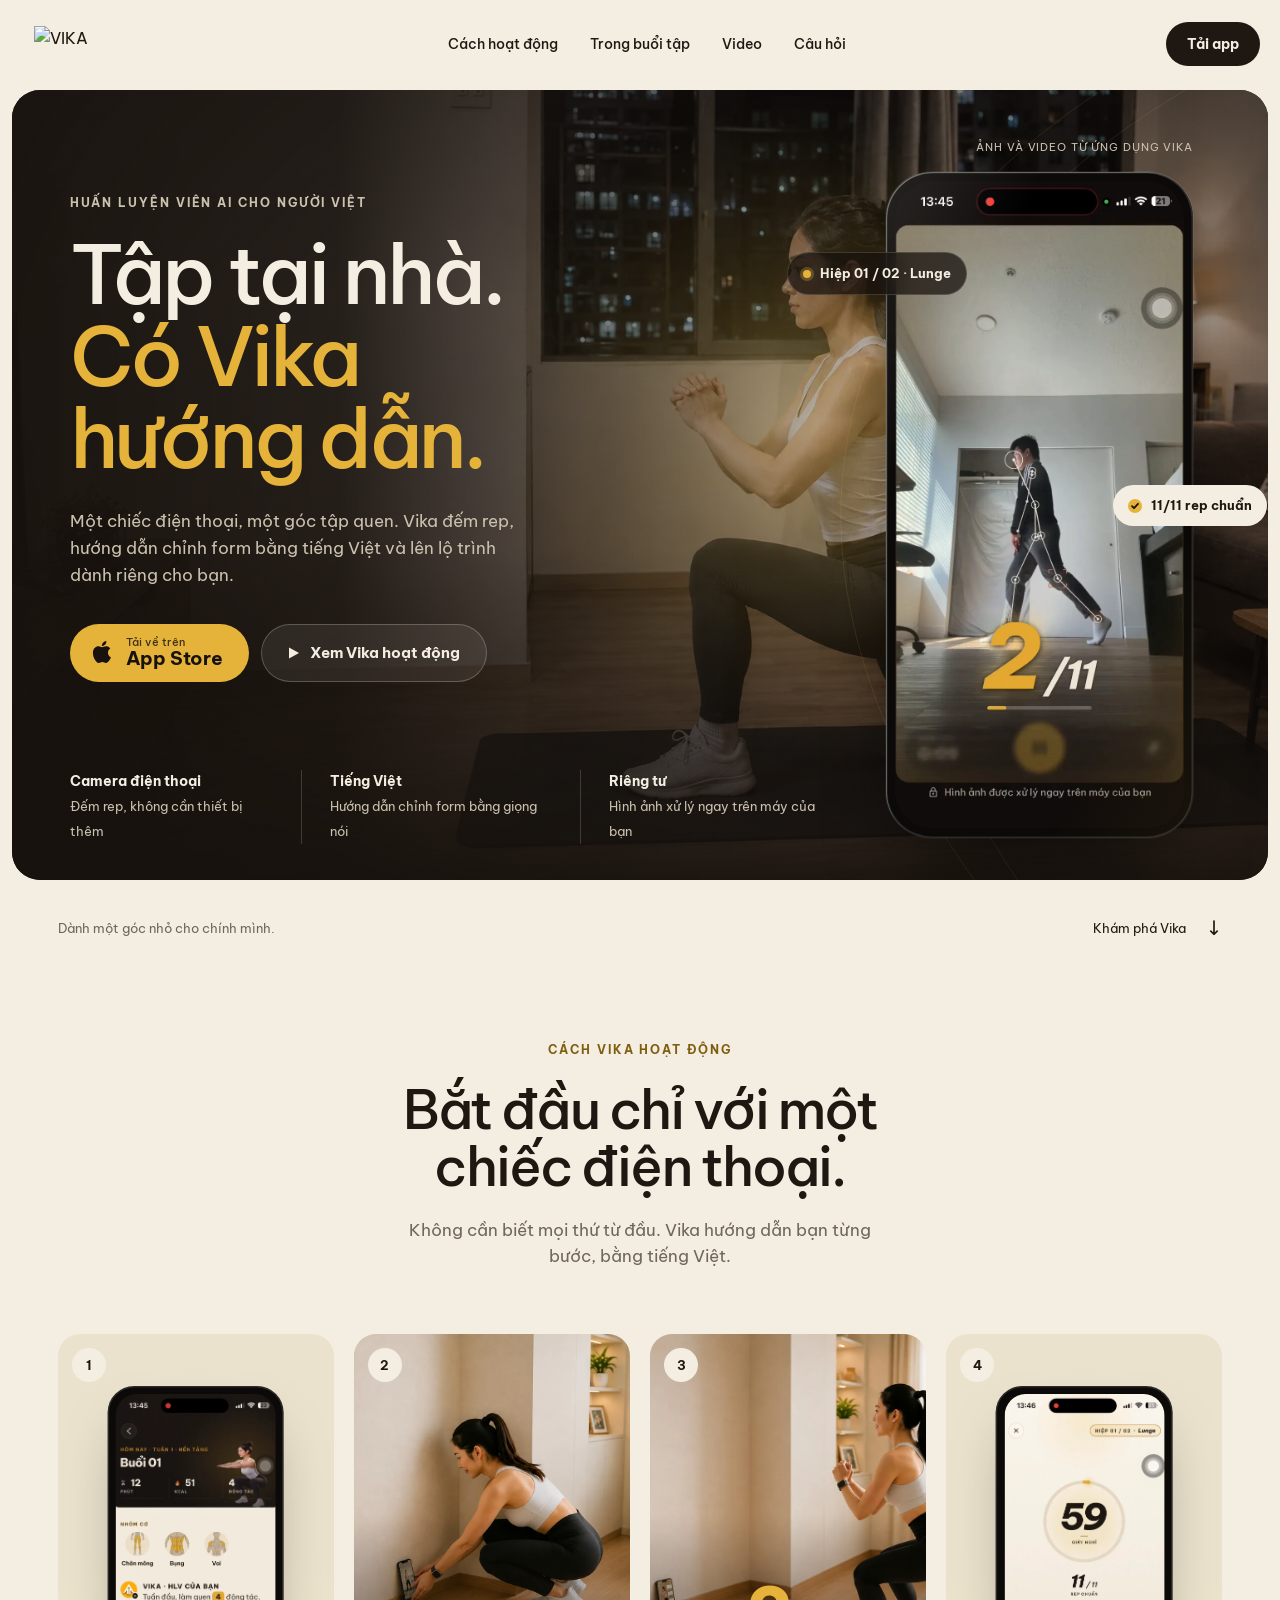
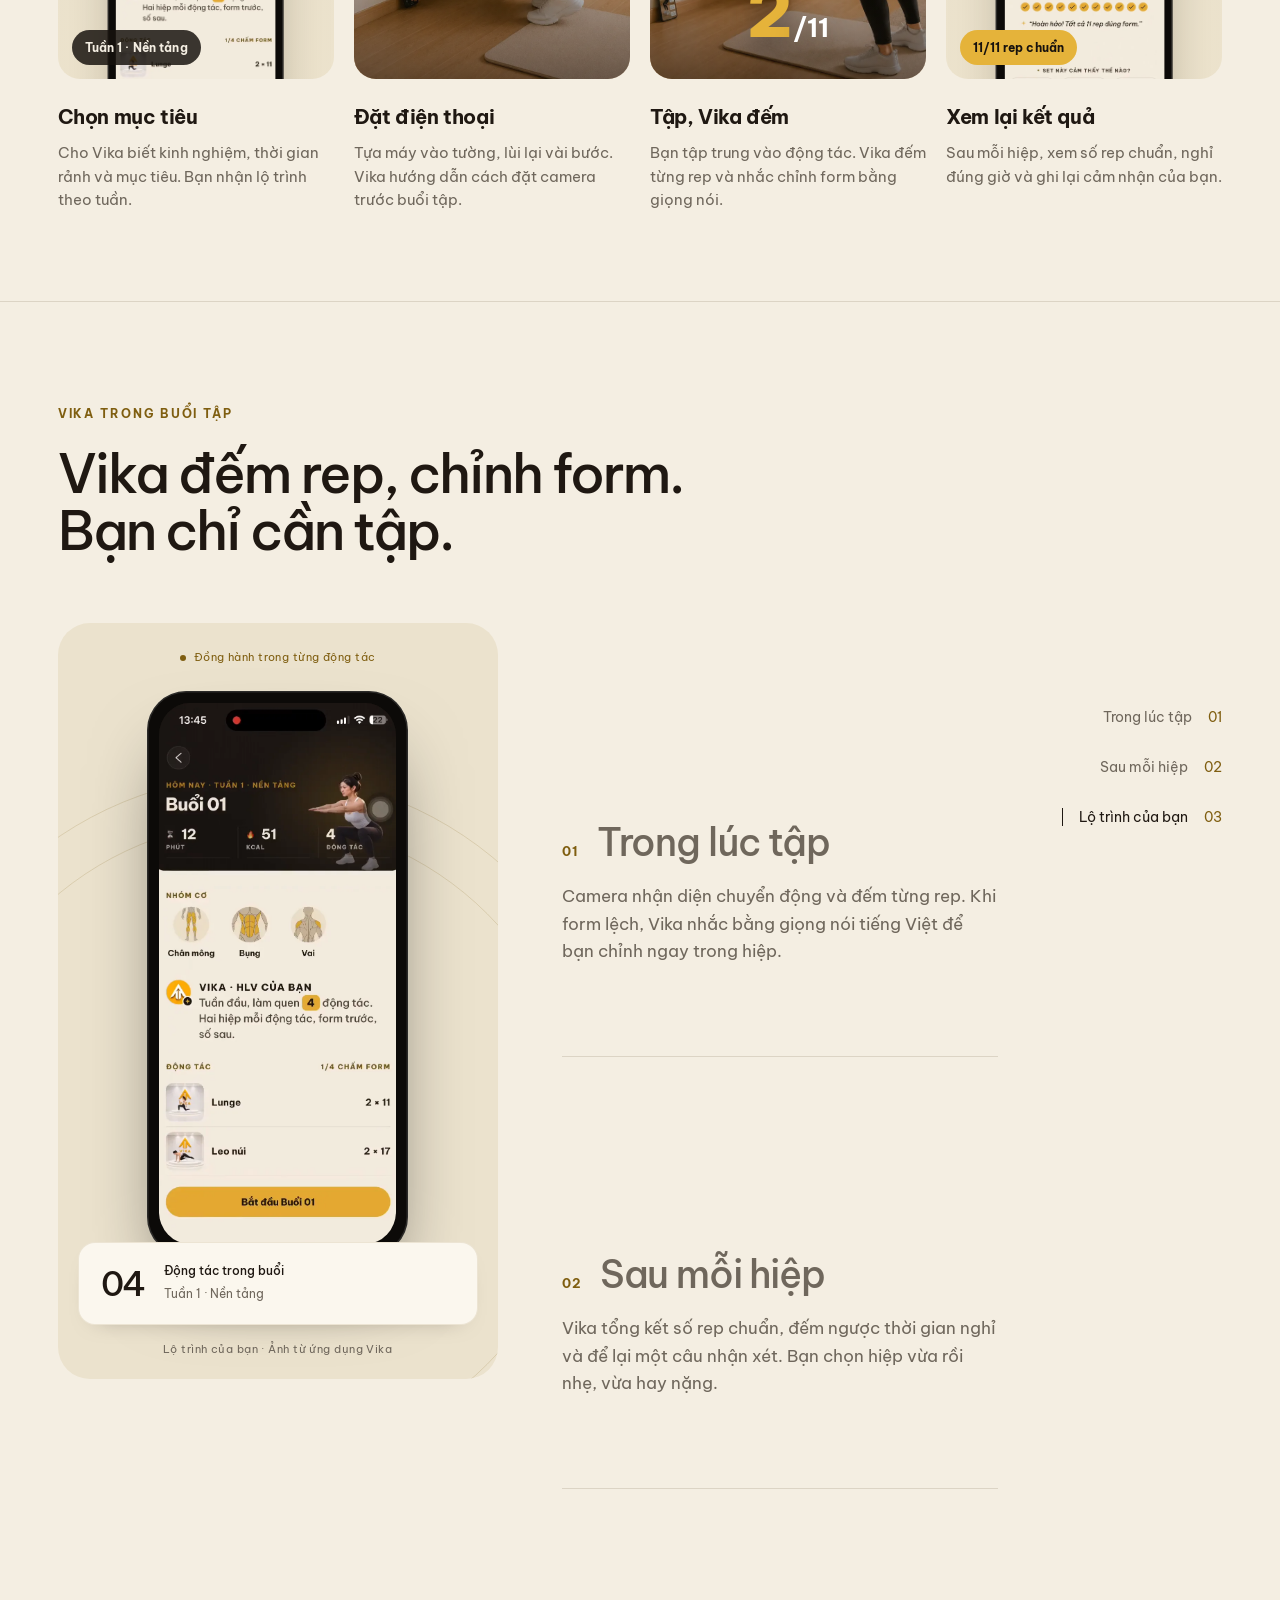
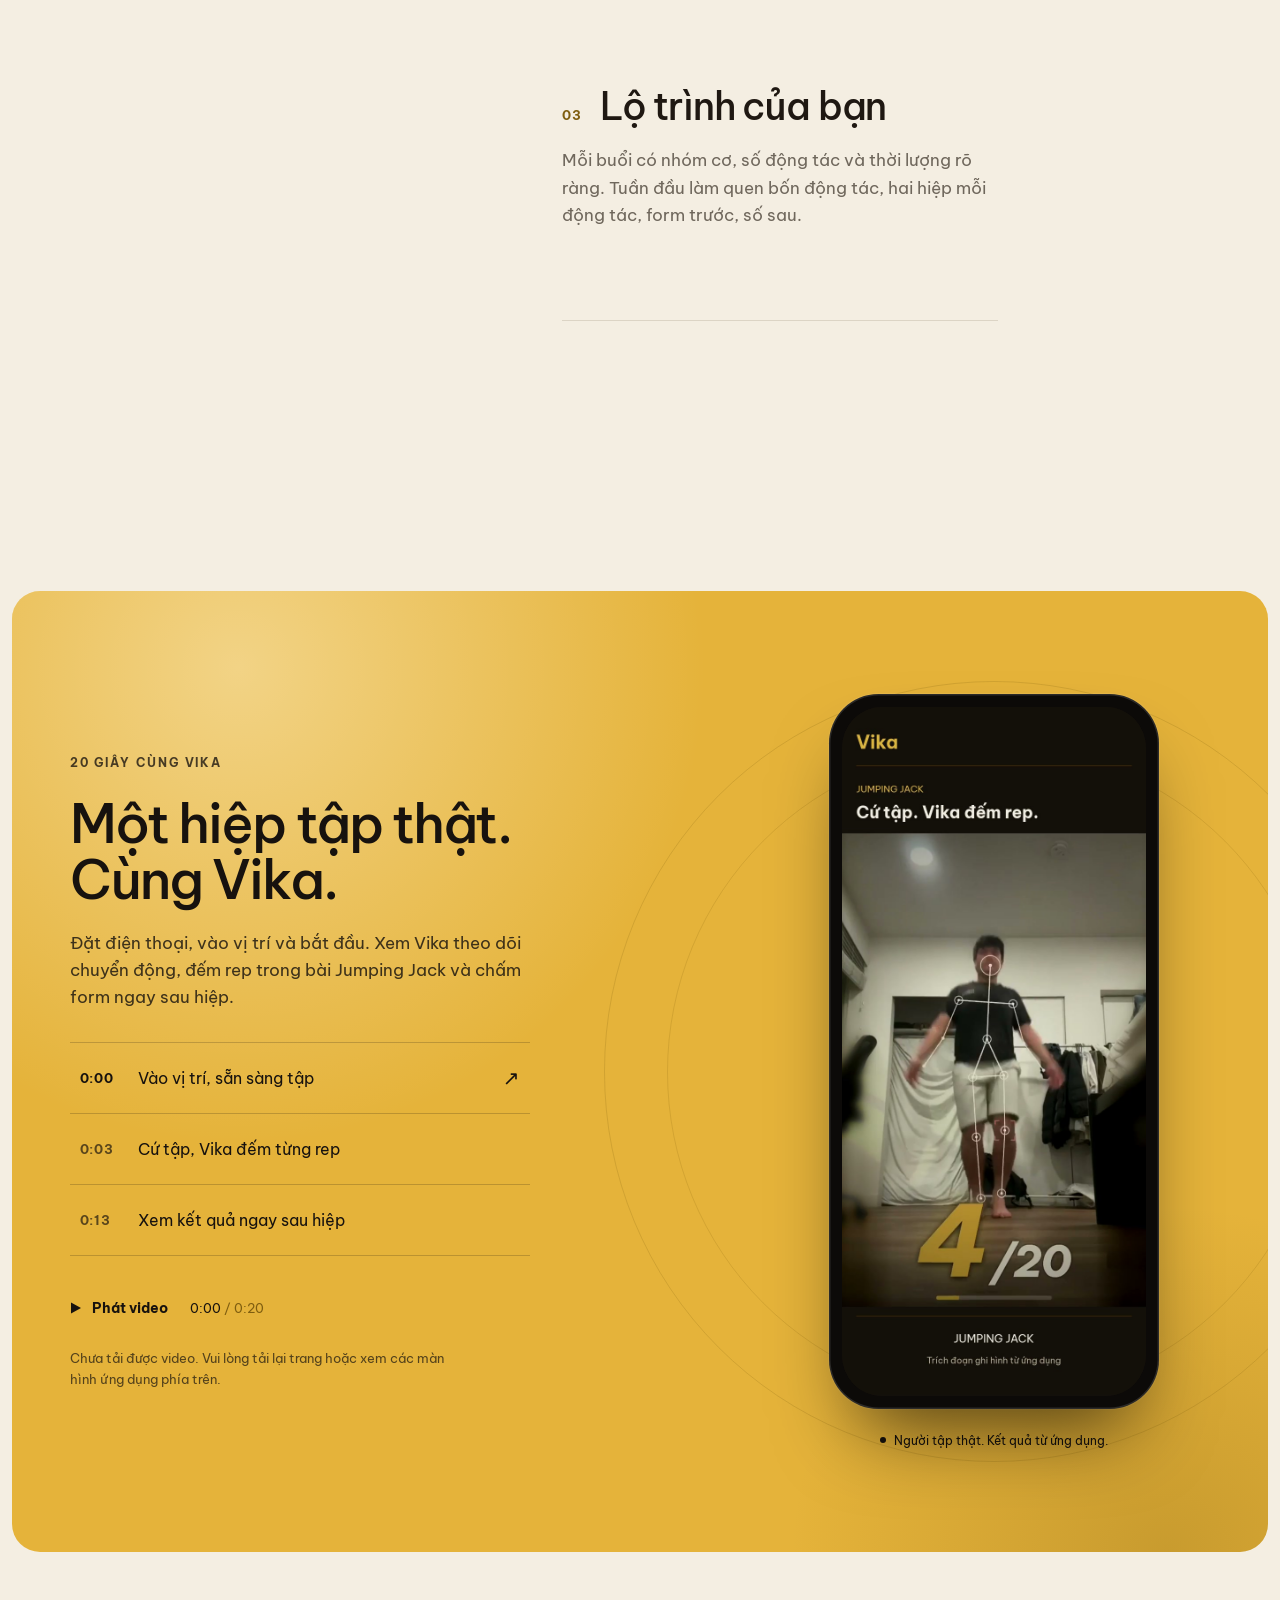
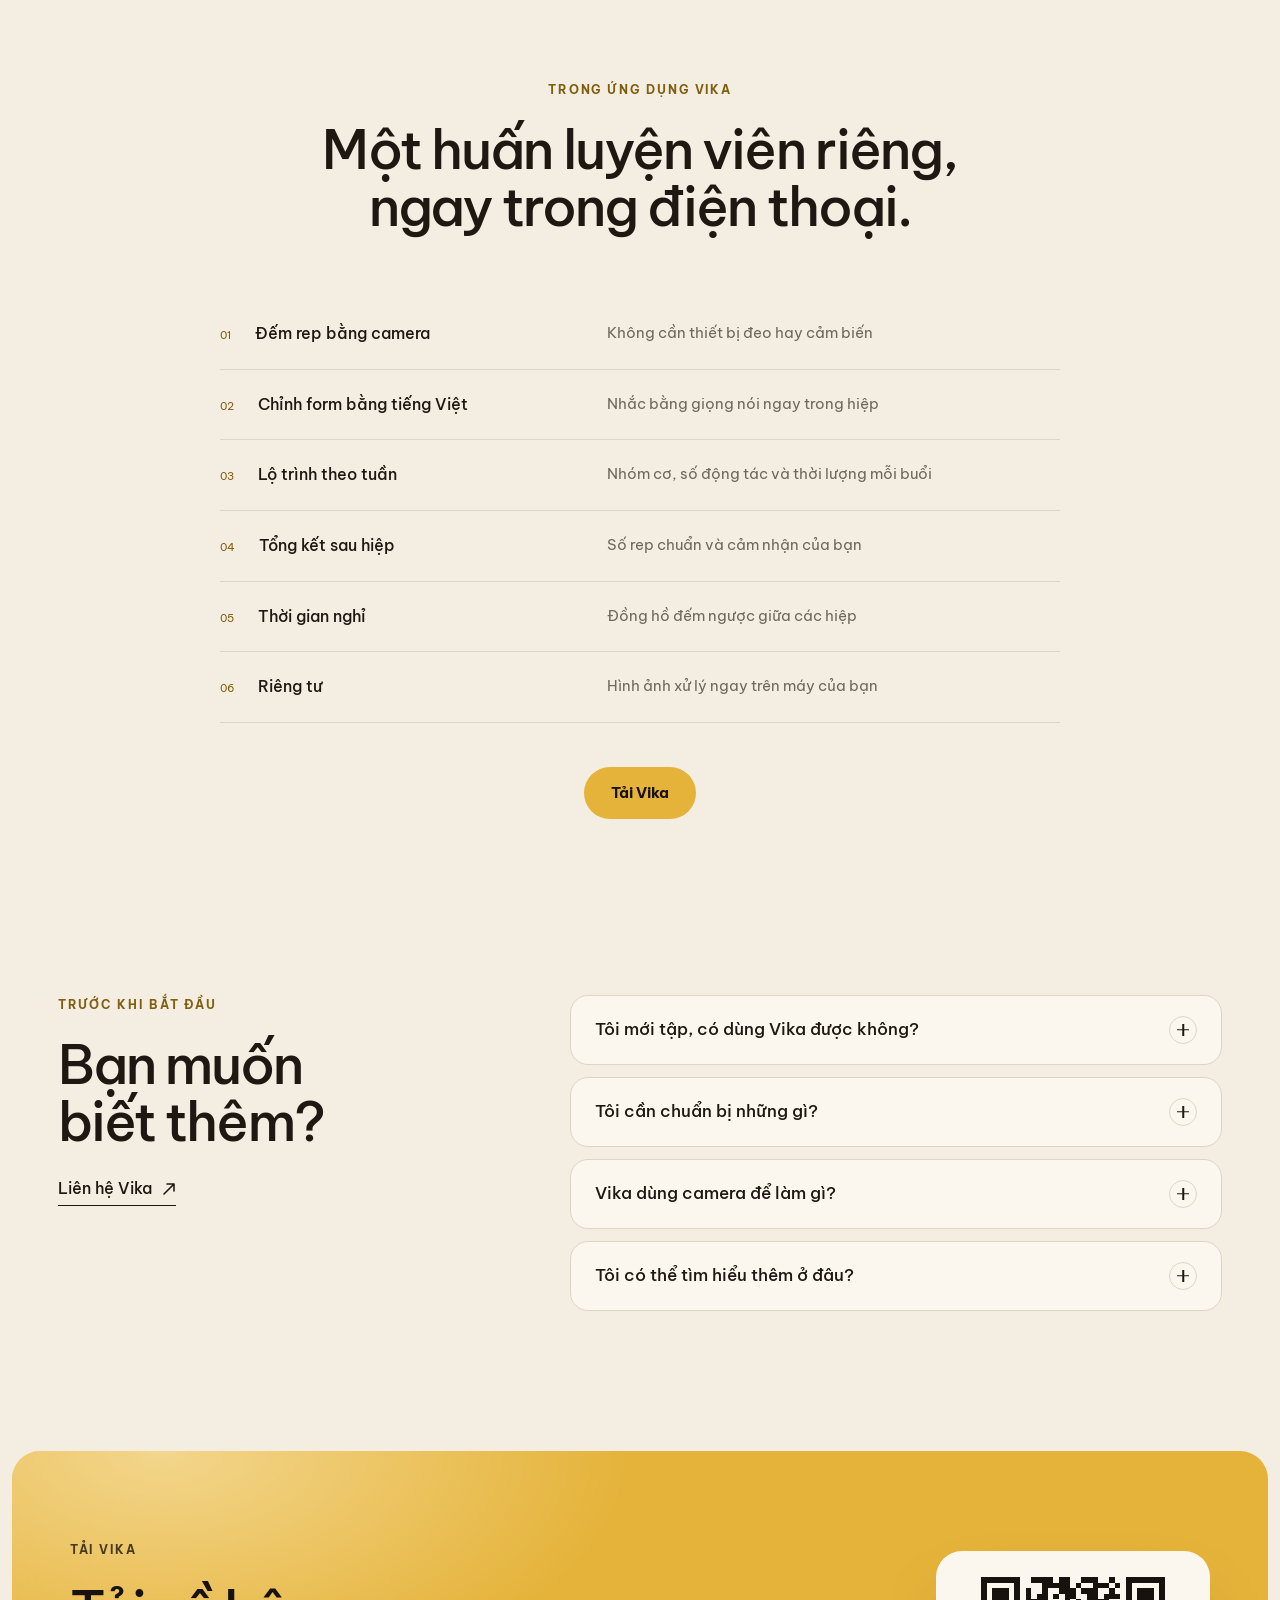
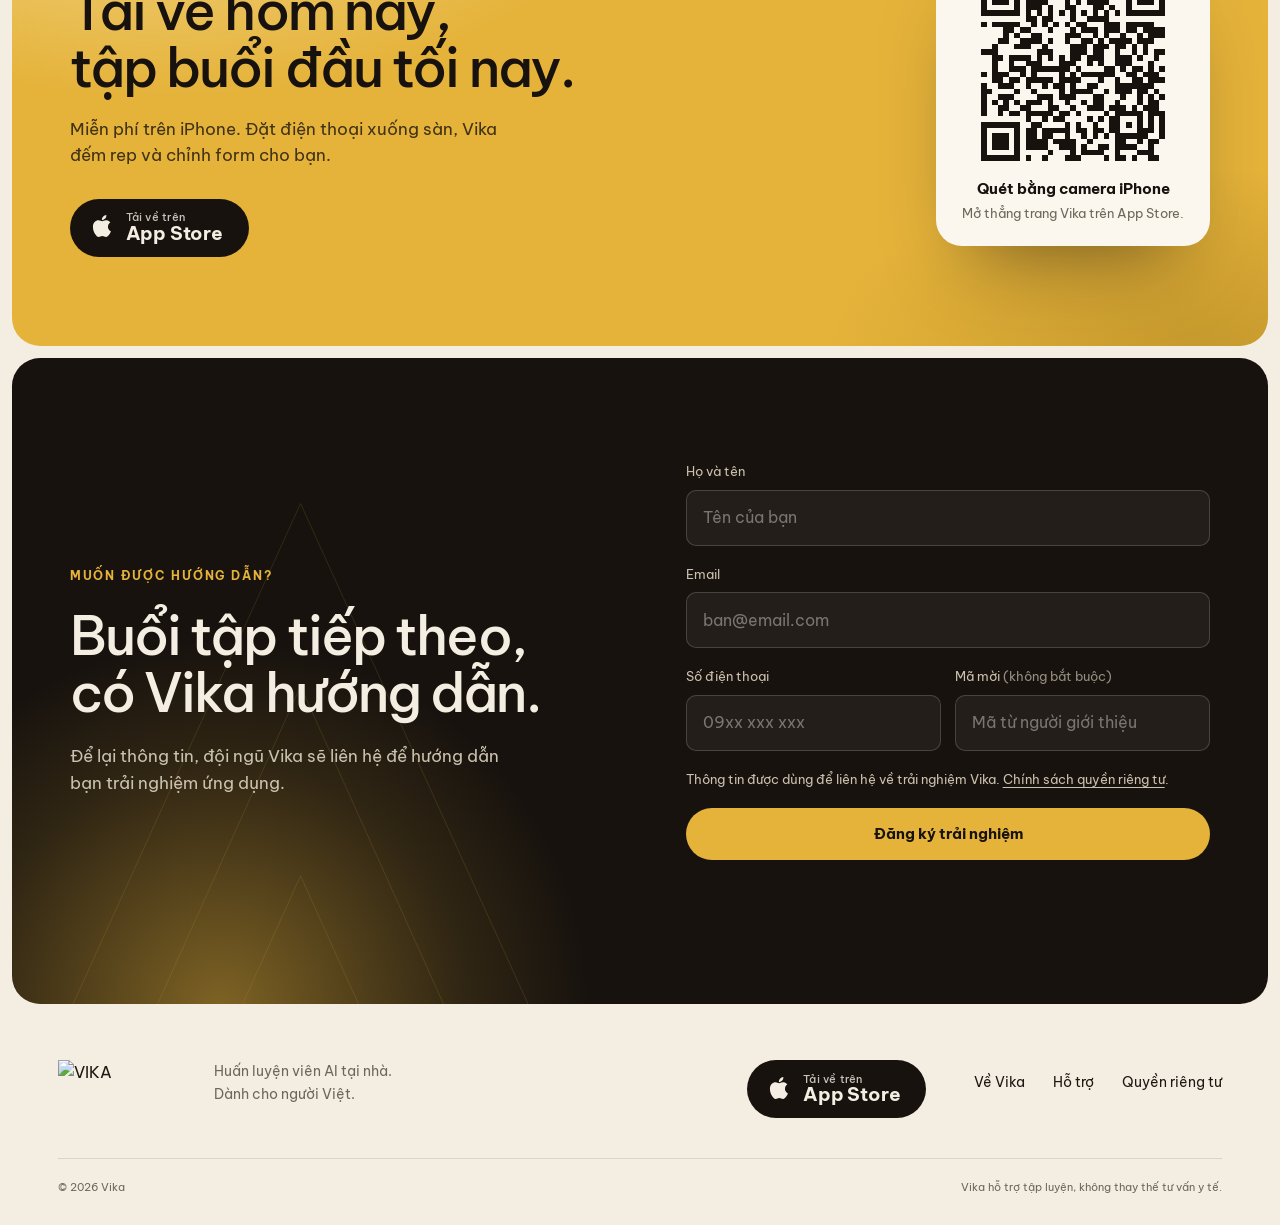
==== commit 2c8e04da: "Add App Store download: hero button, QR block and footer badge After Cal AI's store buttons. The her" ====
--- a/index.html
+++ b/index.html
@@ -35,7 +35,7 @@
       <a href="#faq">Câu hỏi</a>
     </nav>
     <div class="nav-actions">
-      <a class="btn btn-nav" href="#start">Trải nghiệm Vika</a>
+      <a class="btn btn-nav" href="#download">Tải app</a>
       <details class="mobile-menu">
         <summary aria-label="Menu điều hướng"><span class="burger" aria-hidden="true"><i></i><i></i></span></summary>
         <nav aria-label="Điều hướng trên điện thoại">
@@ -69,7 +69,7 @@
       <h1 id="hero-title"><span class="rise" style="--d:.15s">Tập tại nhà.</span><span class="rise gold" style="--d:.25s">Có Vika hướng dẫn.</span></h1>
       <p class="lede rise" style="--d:.38s">Một chiếc điện thoại, một góc tập quen. Vika đếm rep, hướng dẫn chỉnh form bằng tiếng Việt và lên lộ trình dành riêng cho bạn.</p>
       <div class="hero-actions rise" style="--d:.48s">
-        <a class="btn btn-gold btn-arrow" href="#start">Trải nghiệm Vika<span class="button-arrow" aria-hidden="true">↗</span></a>
+        <a class="store-badge store-gold" href="https://apps.apple.com/app/id6768359920?pt=128883254&amp;ct=website" target="_blank" rel="noopener" aria-label="Tải Vika trên App Store"><svg class="apple" viewBox="0 0 24 24" aria-hidden="true"><path fill="currentColor" d="M16.37 1.43c0 1.14-.49 2.27-1.18 3.08-.74.9-1.99 1.57-2.99 1.57-.12 0-.23-.02-.3-.03-.01-.06-.04-.22-.04-.39 0-1.15.57-2.27 1.21-2.98.8-.94 2.14-1.64 3.25-1.68.03.13.05.28.05.43zm4.56 15.71c-.03.07-.46 1.58-1.52 3.12-.94 1.34-1.94 2.71-3.43 2.71-1.52 0-1.9-.88-3.63-.88-1.7 0-2.3.91-3.67.91-1.38 0-2.33-1.26-3.43-2.8-1.29-1.82-2.32-4.63-2.32-7.28 0-4.28 2.8-6.55 5.55-6.55 1.45 0 2.68.95 3.6.95.87 0 2.22-1.01 3.9-1.01.61 0 2.89.06 4.37 2.19-.13.09-2.38 1.37-2.38 4.19 0 3.26 2.85 4.42 2.96 4.45z"/></svg><span><small>Tải về trên</small>App Store</span></a>
         <a class="btn btn-ghost" href="#film" data-play-preview><svg width="12" height="14" viewBox="0 0 12 14" aria-hidden="true"><path d="M1 1.5v11l10-5.5z" fill="currentColor"/></svg>Xem Vika hoạt động</a>
       </div>
     </div>
@@ -231,7 +231,7 @@
       <div><dt><span aria-hidden="true">05</span>Thời gian nghỉ</dt><dd>Đồng hồ đếm ngược giữa các hiệp</dd></div>
       <div><dt><span aria-hidden="true">06</span>Riêng tư</dt><dd>Hình ảnh xử lý ngay trên máy của bạn</dd></div>
     </dl>
-    <div class="center includes-cta" data-reveal><a class="btn btn-gold" href="#start">Trải nghiệm Vika</a></div>
+    <div class="center includes-cta" data-reveal><a class="btn btn-gold" href="#download">Tải Vika</a></div>
   </section>
 
   <section class="section faq" id="faq" aria-labelledby="faq-title">
@@ -250,12 +250,23 @@
     </div>
   </section>
 
-  <span id="download"></span>
+  <section class="stage download" id="download" aria-labelledby="download-title">
+    <div class="download-copy" data-reveal>
+      <p class="eyebrow on-gold">Tải Vika</p>
+      <h2 id="download-title">Tải về hôm nay,<br>tập buổi đầu tối nay.</h2>
+      <p>Miễn phí trên iPhone. Đặt điện thoại xuống sàn, Vika đếm rep và chỉnh form cho bạn.</p>
+      <div class="download-actions"><a class="store-badge store-ink" href="https://apps.apple.com/app/id6768359920?pt=128883254&amp;ct=website" target="_blank" rel="noopener" aria-label="Tải Vika trên App Store"><svg class="apple" viewBox="0 0 24 24" aria-hidden="true"><path fill="currentColor" d="M16.37 1.43c0 1.14-.49 2.27-1.18 3.08-.74.9-1.99 1.57-2.99 1.57-.12 0-.23-.02-.3-.03-.01-.06-.04-.22-.04-.39 0-1.15.57-2.27 1.21-2.98.8-.94 2.14-1.64 3.25-1.68.03.13.05.28.05.43zm4.56 15.71c-.03.07-.46 1.58-1.52 3.12-.94 1.34-1.94 2.71-3.43 2.71-1.52 0-1.9-.88-3.63-.88-1.7 0-2.3.91-3.67.91-1.38 0-2.33-1.26-3.43-2.8-1.29-1.82-2.32-4.63-2.32-7.28 0-4.28 2.8-6.55 5.55-6.55 1.45 0 2.68.95 3.6.95.87 0 2.22-1.01 3.9-1.01.61 0 2.89.06 4.37 2.19-.13.09-2.38 1.37-2.38 4.19 0 3.26 2.85 4.42 2.96 4.45z"/></svg><span><small>Tải về trên</small>App Store</span></a></div>
+    </div>
+    <figure class="qr-card" data-reveal>
+      <img src="assets/home/app-store-qr.svg" width="200" height="200" alt="Mã QR mở trang Vika trên App Store">
+      <figcaption><strong>Quét bằng camera iPhone</strong><span>Mở thẳng trang Vika trên App Store.</span></figcaption>
+    </figure>
+  </section>
   <section class="stage start" id="start" aria-labelledby="signup-title">
     <div class="start-glow" aria-hidden="true"></div>
     <svg class="start-monogram" viewBox="0 0 500 600" fill="none" aria-hidden="true"><path d="M50 520L250 80L450 520M115 520L250 220L385 520M180 520L250 365L320 520"/></svg>
     <div class="start-copy" data-reveal>
-      <p class="eyebrow on-dark gold">Bắt đầu cùng Vika</p>
+      <p class="eyebrow on-dark gold">Muốn được hướng dẫn?</p>
       <h2 id="signup-title">Buổi tập tiếp theo,<br>có Vika hướng dẫn.</h2>
       <p>Để lại thông tin, đội ngũ Vika sẽ liên hệ để hướng dẫn bạn trải nghiệm ứng dụng.</p>
     </div>
@@ -277,6 +288,7 @@
   <div class="footer-top">
     <a class="brand" href="#top" aria-label="Vika, về đầu trang"><img src="vika-wordmark-blacktext.png" width="486" height="164" alt="VIKA"></a>
     <p>Huấn luyện viên AI tại nhà.<br>Dành cho người Việt.</p>
+    <div class="footer-store"><a class="store-badge store-ink" href="https://apps.apple.com/app/id6768359920?pt=128883254&amp;ct=website" target="_blank" rel="noopener" aria-label="Tải Vika trên App Store"><svg class="apple" viewBox="0 0 24 24" aria-hidden="true"><path fill="currentColor" d="M16.37 1.43c0 1.14-.49 2.27-1.18 3.08-.74.9-1.99 1.57-2.99 1.57-.12 0-.23-.02-.3-.03-.01-.06-.04-.22-.04-.39 0-1.15.57-2.27 1.21-2.98.8-.94 2.14-1.64 3.25-1.68.03.13.05.28.05.43zm4.56 15.71c-.03.07-.46 1.58-1.52 3.12-.94 1.34-1.94 2.71-3.43 2.71-1.52 0-1.9-.88-3.63-.88-1.7 0-2.3.91-3.67.91-1.38 0-2.33-1.26-3.43-2.8-1.29-1.82-2.32-4.63-2.32-7.28 0-4.28 2.8-6.55 5.55-6.55 1.45 0 2.68.95 3.6.95.87 0 2.22-1.01 3.9-1.01.61 0 2.89.06 4.37 2.19-.13.09-2.38 1.37-2.38 4.19 0 3.26 2.85 4.42 2.96 4.45z"/></svg><span><small>Tải về trên</small>App Store</span></a></div>
     <nav aria-label="Thông tin Vika"><a href="about.html">Về Vika</a><a href="support.html">Hỗ trợ</a><a href="privacy.html">Quyền riêng tư</a></nav>
   </div>
   <div class="footer-bottom"><small>© 2026 Vika</small><small>Vika hỗ trợ tập luyện, không thay thế tư vấn y tế.</small></div>
--- a/home.css
+++ b/home.css
@@ -527,3 +527,34 @@
   .hero-device .callout { translate: none; }
   .btn::before { display: none; }
 }
+
+/* Download: App Store badge and QR, after Cal AI's store buttons */
+.store-badge { display: inline-flex; align-items: center; gap: 12px; min-height: 58px; padding: 0 26px 0 20px; border-radius: 999px; text-decoration: none; transition: transform .4s var(--ease), background .3s; }
+.store-badge:hover { transform: translateY(-2px); }
+.store-badge .apple { width: 24px; height: 24px; flex: none; margin-top: -3px; }
+.store-badge span { display: flex; flex-direction: column; font-size: 19px; font-weight: 600; line-height: 1.05; letter-spacing: -.01em; }
+.store-badge small { font-size: 11px; font-weight: 500; letter-spacing: .02em; opacity: .8; }
+.store-gold { background: var(--gold); color: var(--dark); }
+.store-gold:hover { background: var(--gold-2); }
+.store-ink { background: var(--dark); color: var(--on-dark); }
+.store-ink:hover { background: #2b231b; }
+.download { --focus: var(--dark); background: var(--gold); color: var(--dark); display: grid; grid-template-columns: minmax(0, 1fr) auto; align-items: center; gap: 8%; padding: clamp(56px, 7vw, 104px) var(--gutter); margin-bottom: 12px; }
+.download::before { content: ""; position: absolute; inset: 0; background: radial-gradient(60% 80% at 12% 0%, rgba(255, 243, 208, .55), transparent 62%), radial-gradient(50% 60% at 95% 100%, rgba(127, 94, 16, .3), transparent 60%); pointer-events: none; }
+.download > * { position: relative; }
+.download h2 { color: var(--dark); }
+.download-copy p:not(.eyebrow) { margin-top: 20px; font-size: clamp(16px, 1.3vw, 19px); color: rgba(23, 18, 14, .8); max-width: 42ch; }
+.download-actions { margin-top: 30px; display: flex; flex-wrap: wrap; gap: 12px; }
+.qr-card { margin: 0; display: flex; flex-direction: column; align-items: center; gap: 16px; padding: 26px 26px 22px; border-radius: 26px; background: var(--raised); box-shadow: 0 40px 80px -36px rgba(23, 18, 14, .55); }
+.qr-card img { width: 184px; height: 184px; }
+.qr-card figcaption { text-align: center; }
+.qr-card strong { display: block; font-size: 15px; font-weight: 600; }
+.qr-card span { display: block; margin-top: 2px; font-size: 13px; color: var(--muted); }
+.footer-store { margin-left: auto; }
+.footer-store + nav { margin-left: 0; }
+@media (max-width: 900px) {
+  .download { display: flex; flex-direction: column; align-items: flex-start; gap: 0; padding: 56px 22px; }
+  /* A phone already is the phone: the QR only helps on a computer. */
+  .qr-card { display: none; }
+  .store-badge { min-height: 54px; }
+  .footer-store { margin-left: 0; }
+}
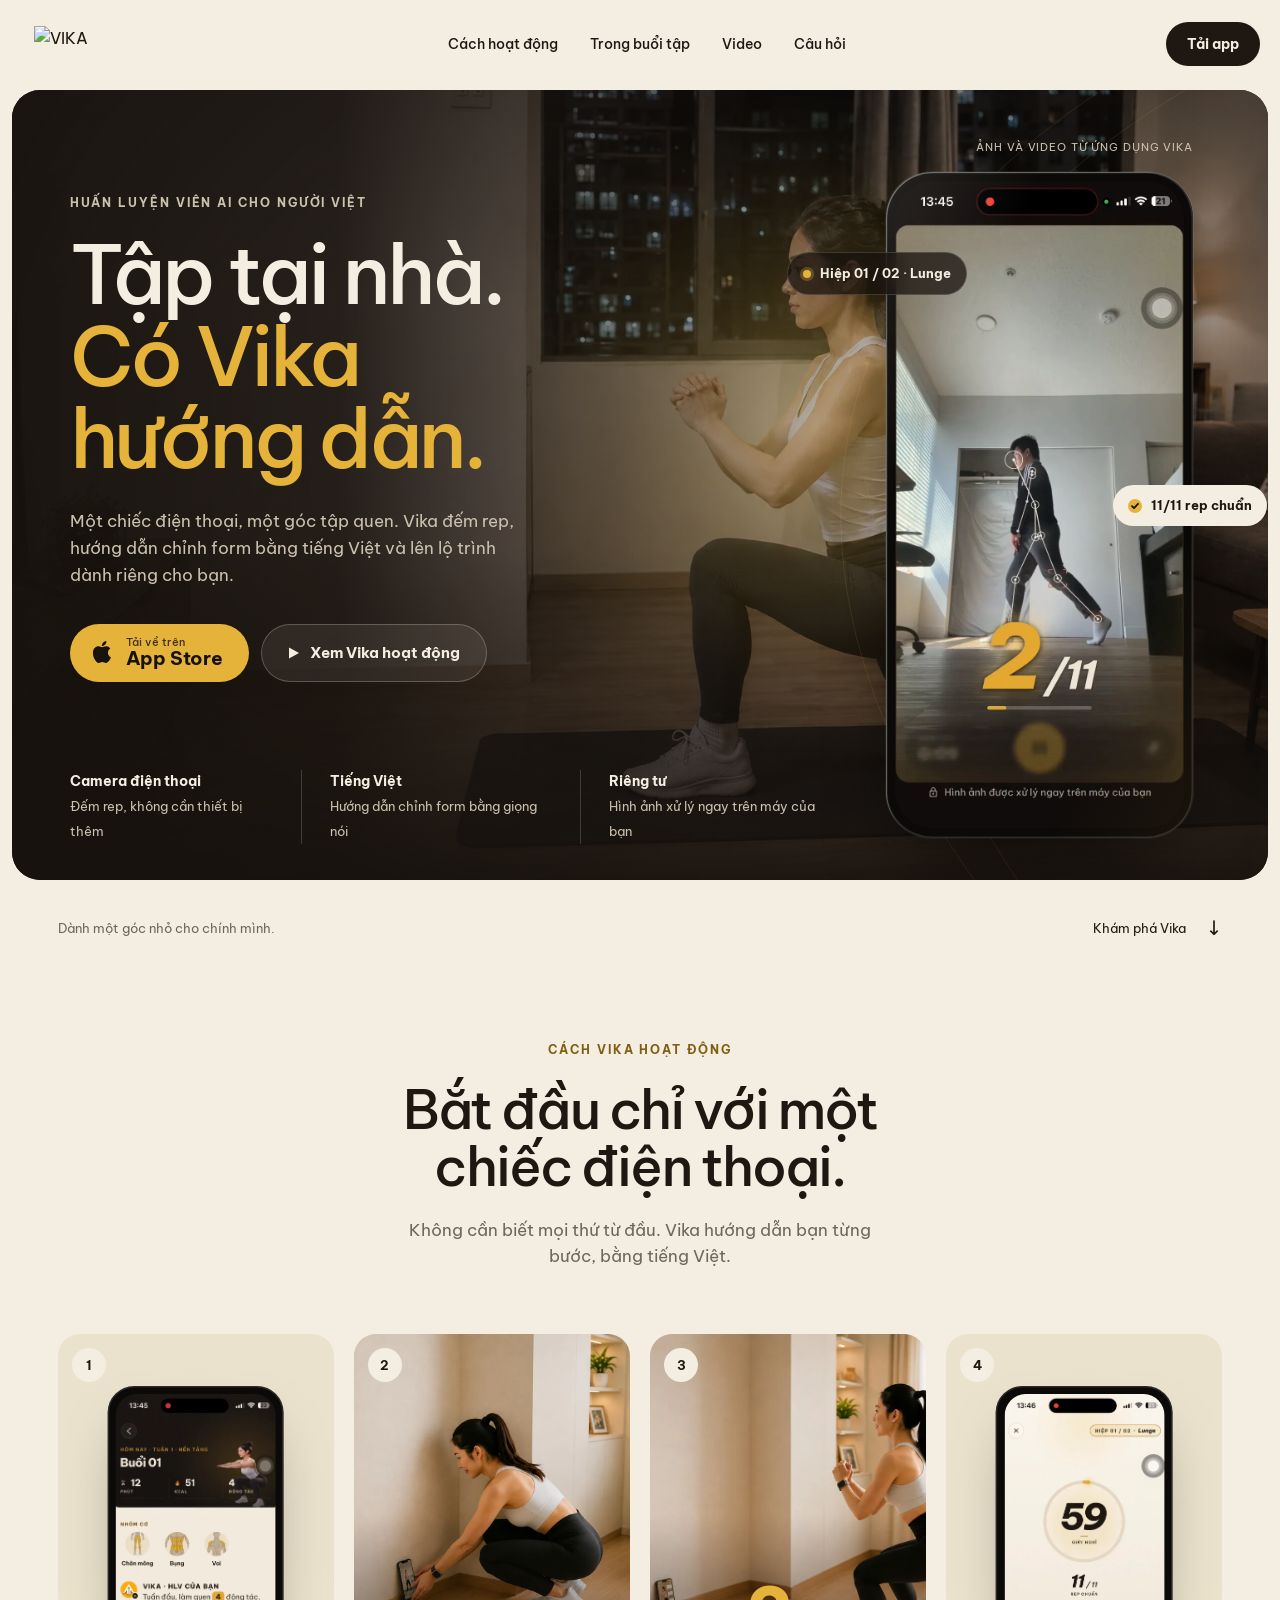
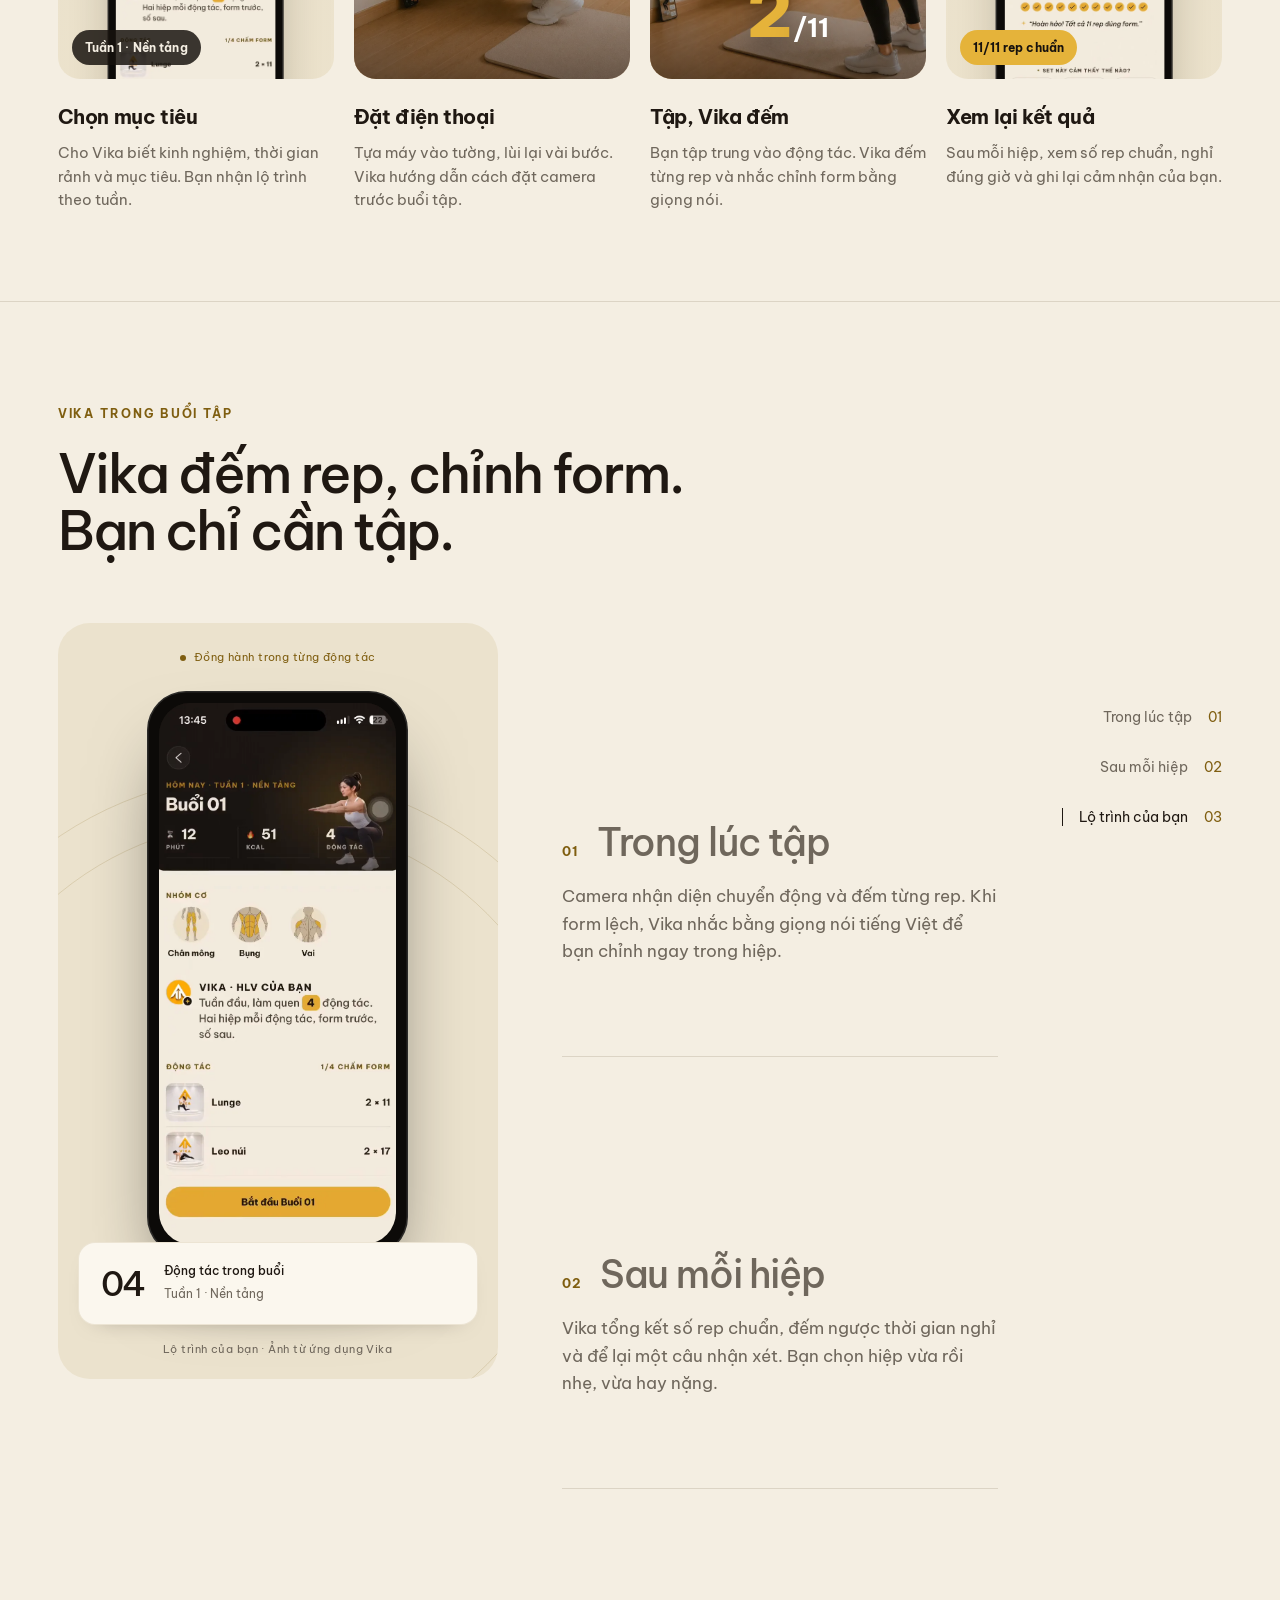
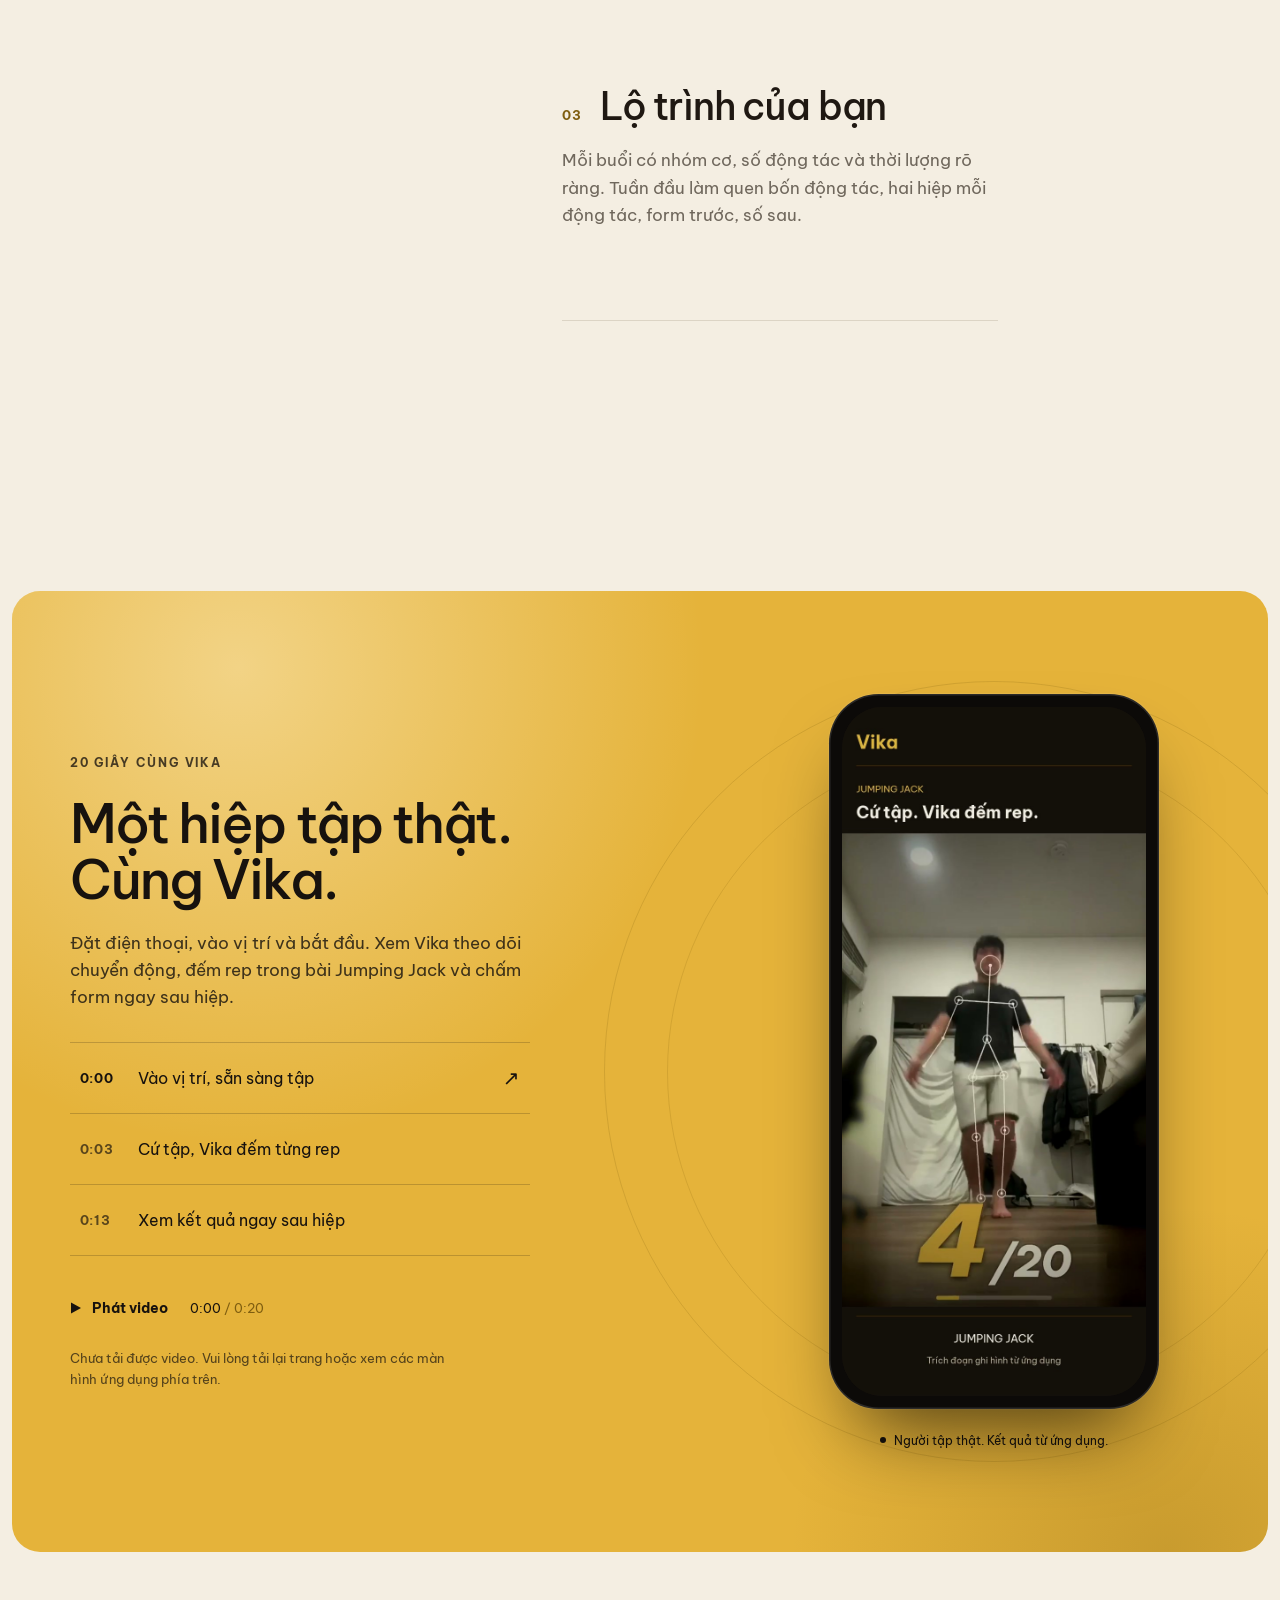
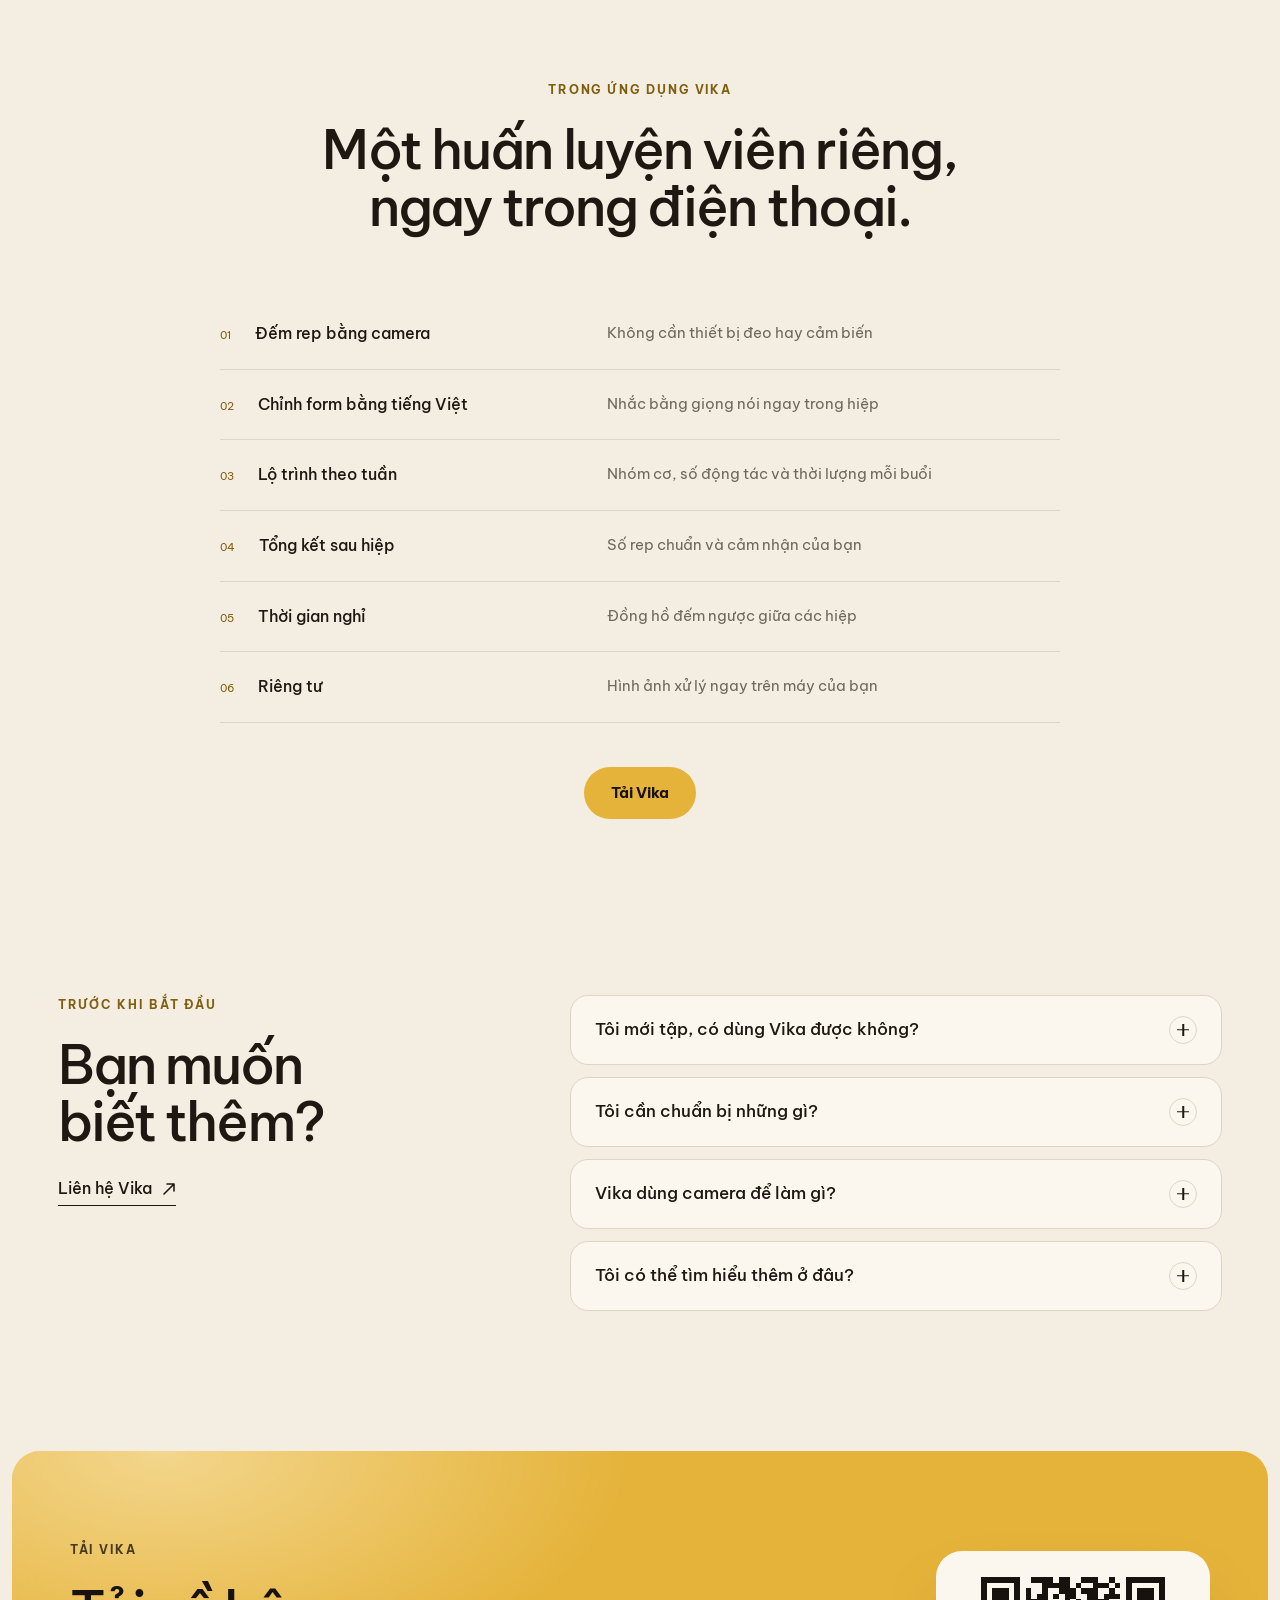
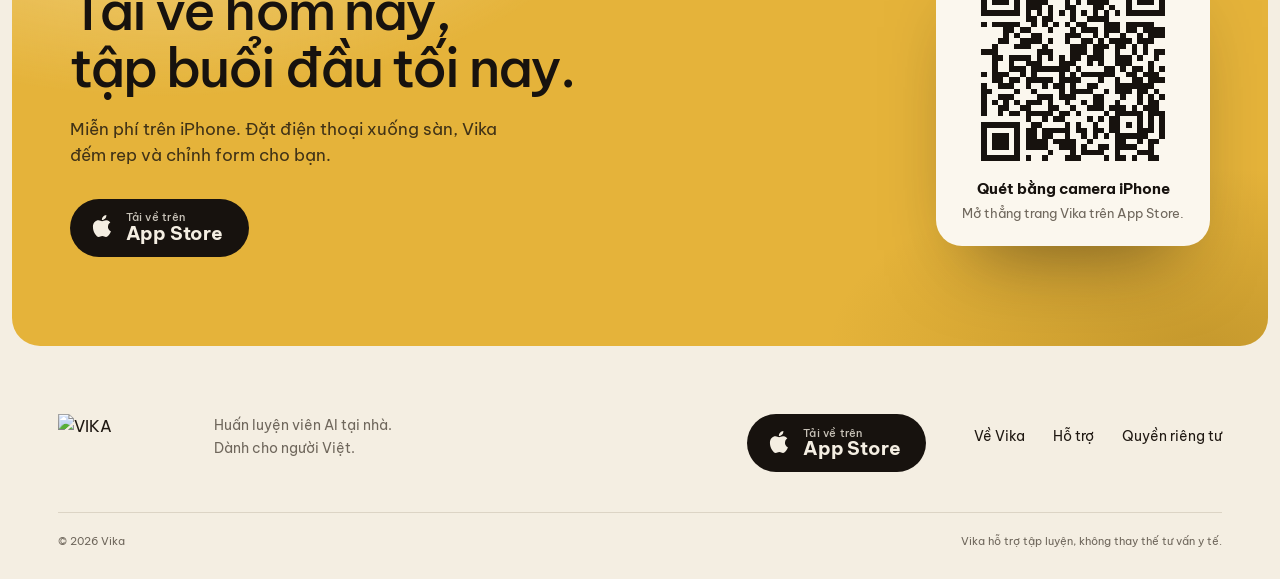
==== commit 494fd61f: "Remove the signup panel from the homepage, keep the download section Co-Authored-By: Claude Sonnet 5" ====
--- a/index.html
+++ b/index.html
@@ -262,25 +262,6 @@
       <figcaption><strong>Quét bằng camera iPhone</strong><span>Mở thẳng trang Vika trên App Store.</span></figcaption>
     </figure>
   </section>
-  <section class="stage start" id="start" aria-labelledby="signup-title">
-    <div class="start-glow" aria-hidden="true"></div>
-    <svg class="start-monogram" viewBox="0 0 500 600" fill="none" aria-hidden="true"><path d="M50 520L250 80L450 520M115 520L250 220L385 520M180 520L250 365L320 520"/></svg>
-    <div class="start-copy" data-reveal>
-      <p class="eyebrow on-dark gold">Muốn được hướng dẫn?</p>
-      <h2 id="signup-title">Buổi tập tiếp theo,<br>có Vika hướng dẫn.</h2>
-      <p>Để lại thông tin, đội ngũ Vika sẽ liên hệ để hướng dẫn bạn trải nghiệm ứng dụng.</p>
-    </div>
-    <form class="experience-form" aria-label="Đăng ký trải nghiệm Vika" data-reveal>
-      <div class="field"><label for="exp-name">Họ và tên</label><input id="exp-name" name="name" autocomplete="name" maxlength="100" required placeholder="Tên của bạn"></div>
-      <div class="field"><label for="exp-email">Email</label><input id="exp-email" name="email" type="email" autocomplete="email" maxlength="254" required placeholder="ban@email.com"></div>
-      <div class="field"><label for="exp-phone">Số điện thoại</label><input id="exp-phone" name="phone" type="tel" autocomplete="tel" inputmode="tel" maxlength="24" required placeholder="09xx xxx xxx"></div>
-      <div class="field"><label for="exp-code">Mã mời <span>(không bắt buộc)</span></label><input id="exp-code" name="code" maxlength="100" placeholder="Mã từ người giới thiệu"></div>
-      <p class="form-privacy">Thông tin được dùng để liên hệ về trải nghiệm Vika. <a href="privacy.html">Chính sách quyền riêng tư</a>.</p>
-      <button class="btn btn-gold btn-submit" type="submit">Đăng ký trải nghiệm</button>
-      <p id="form-status" role="status" aria-live="polite"></p>
-      <noscript><p>Vui lòng bật JavaScript để gửi thông tin hoặc <a href="support.html">liên hệ Vika</a>.</p></noscript>
-    </form>
-  </section>
 
 </main>
 
